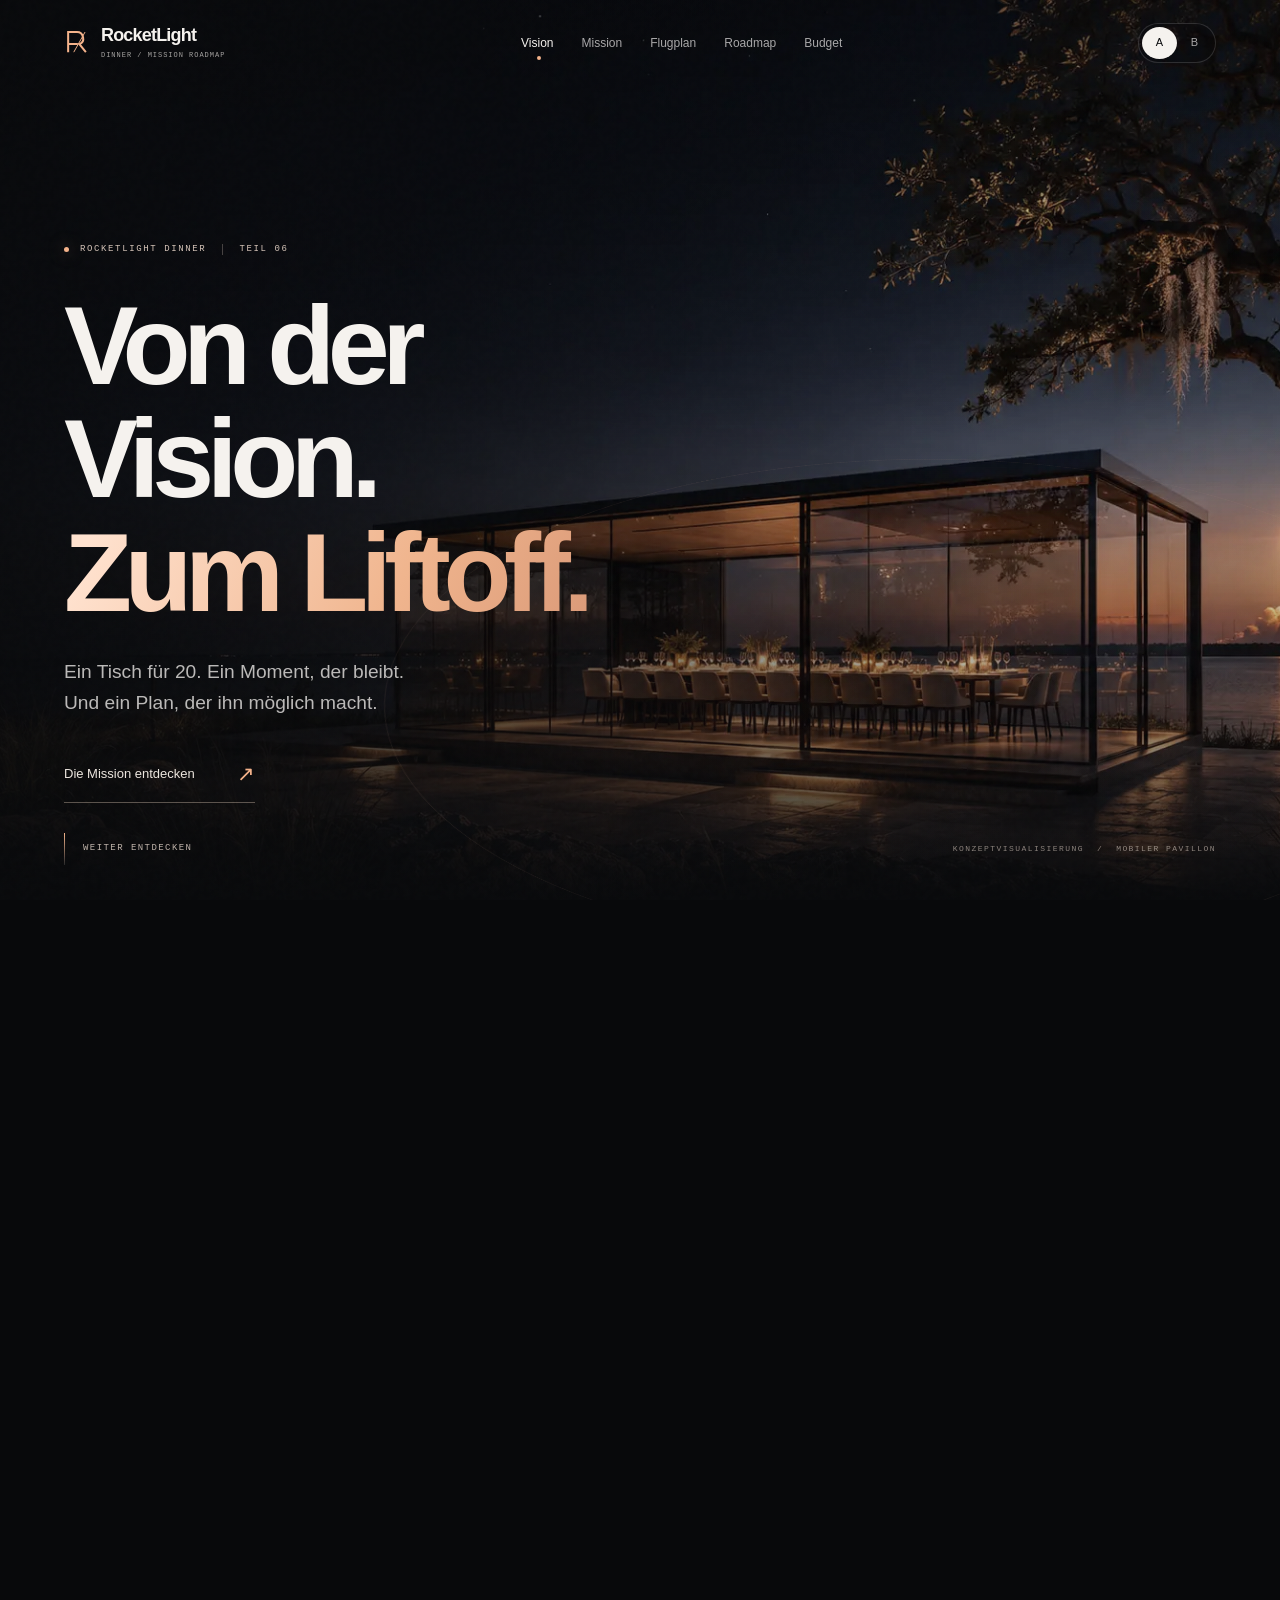
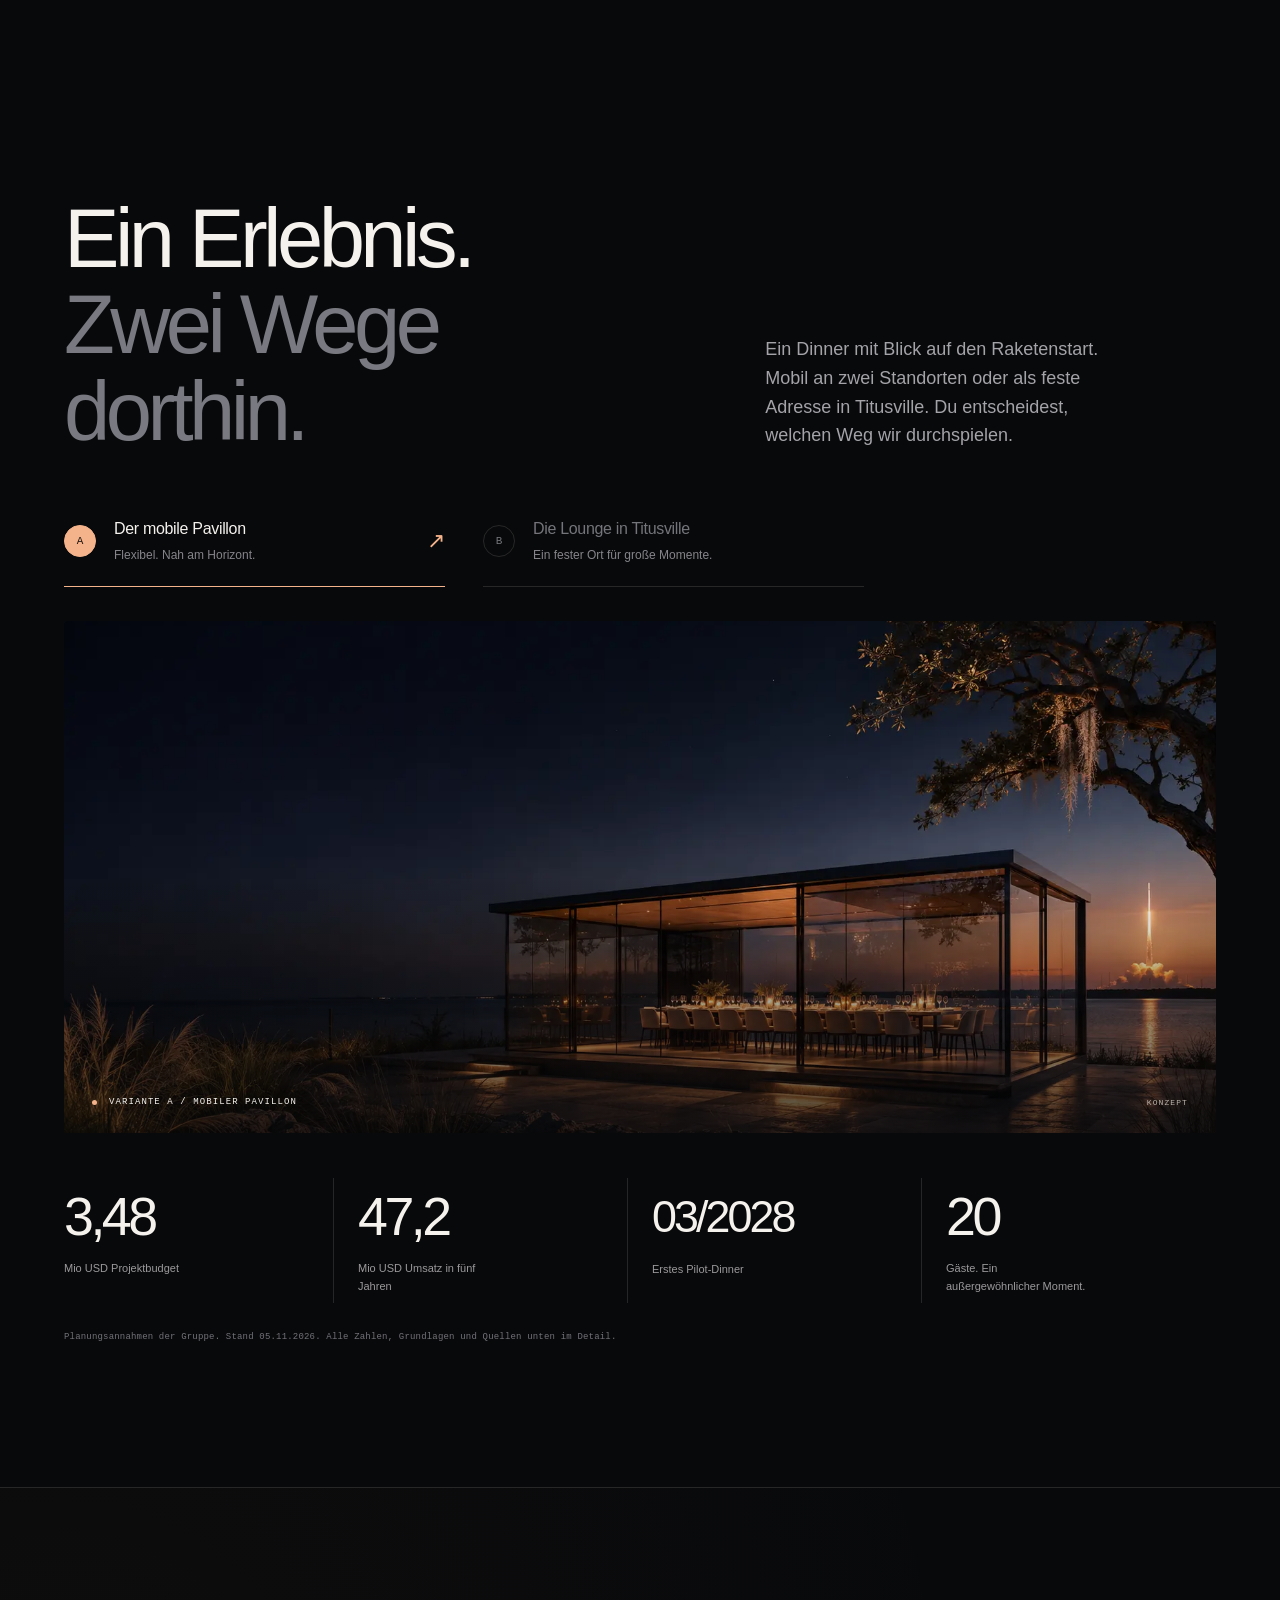
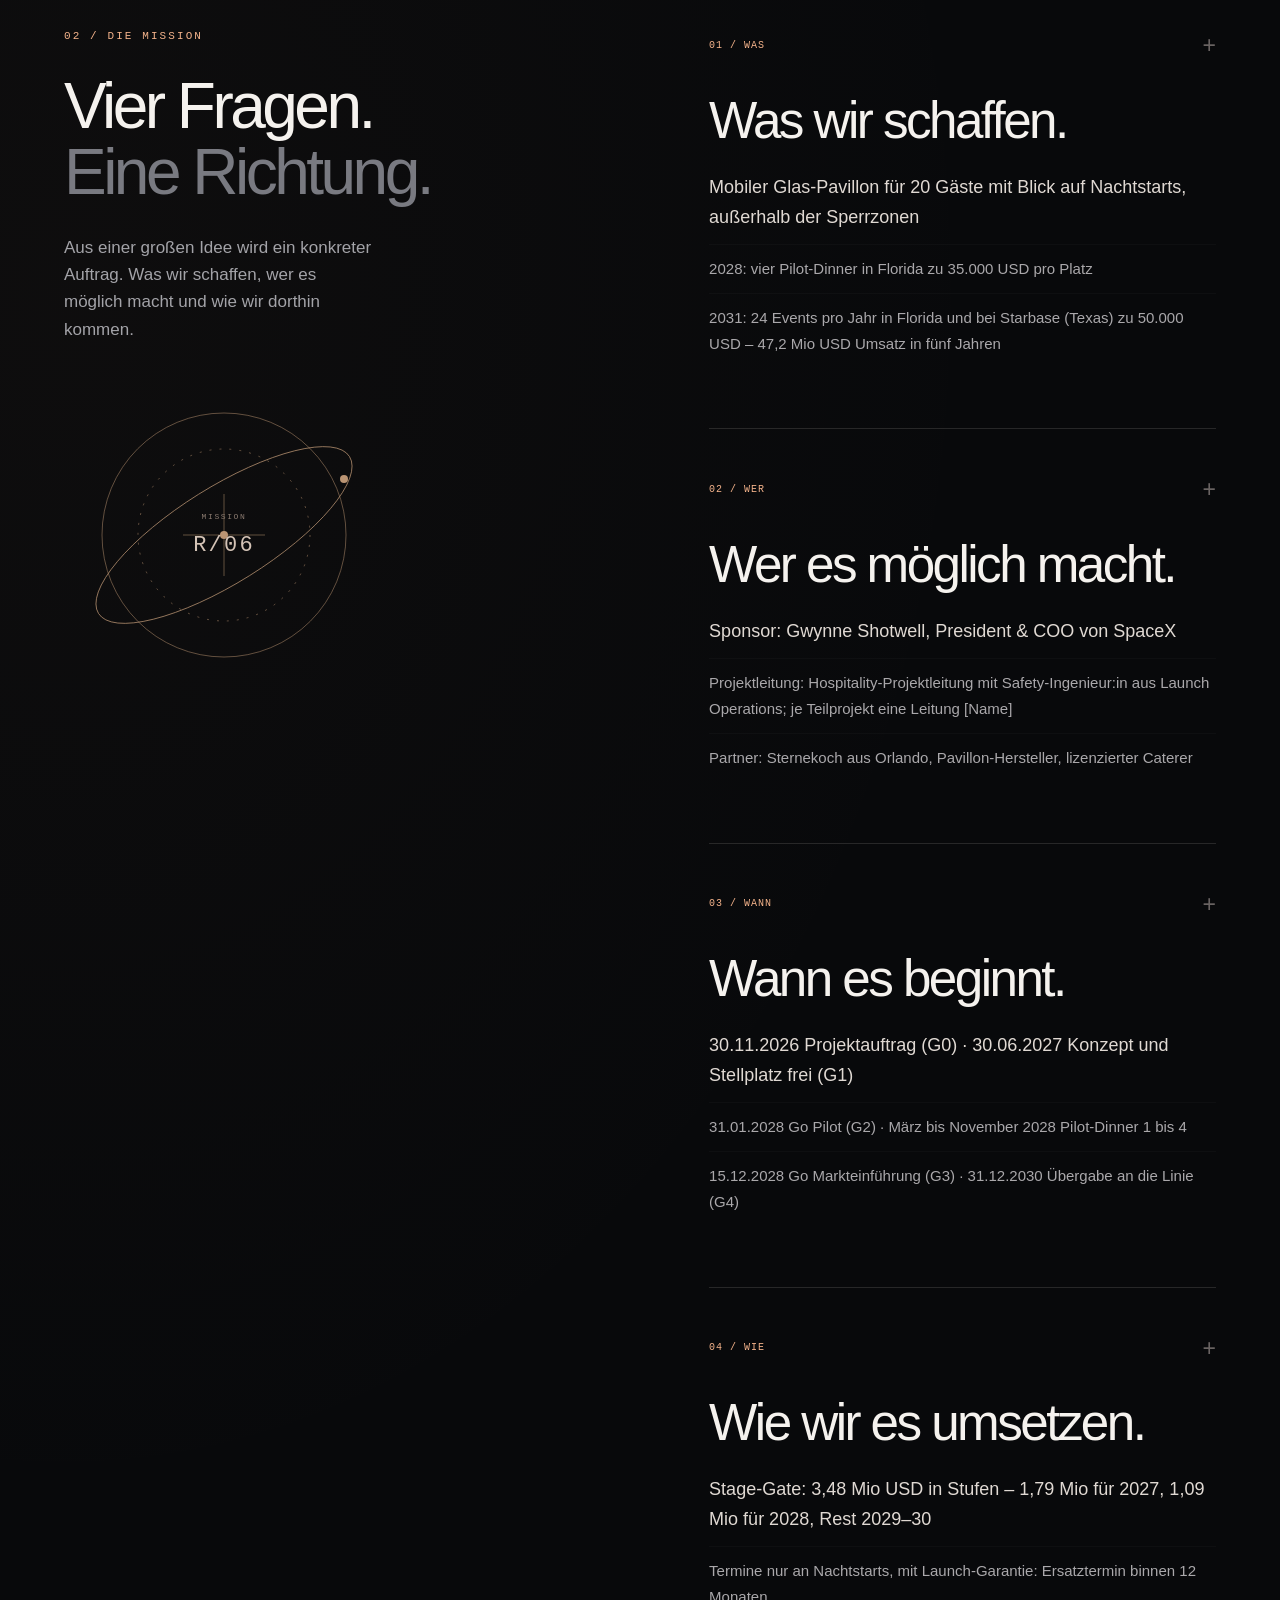
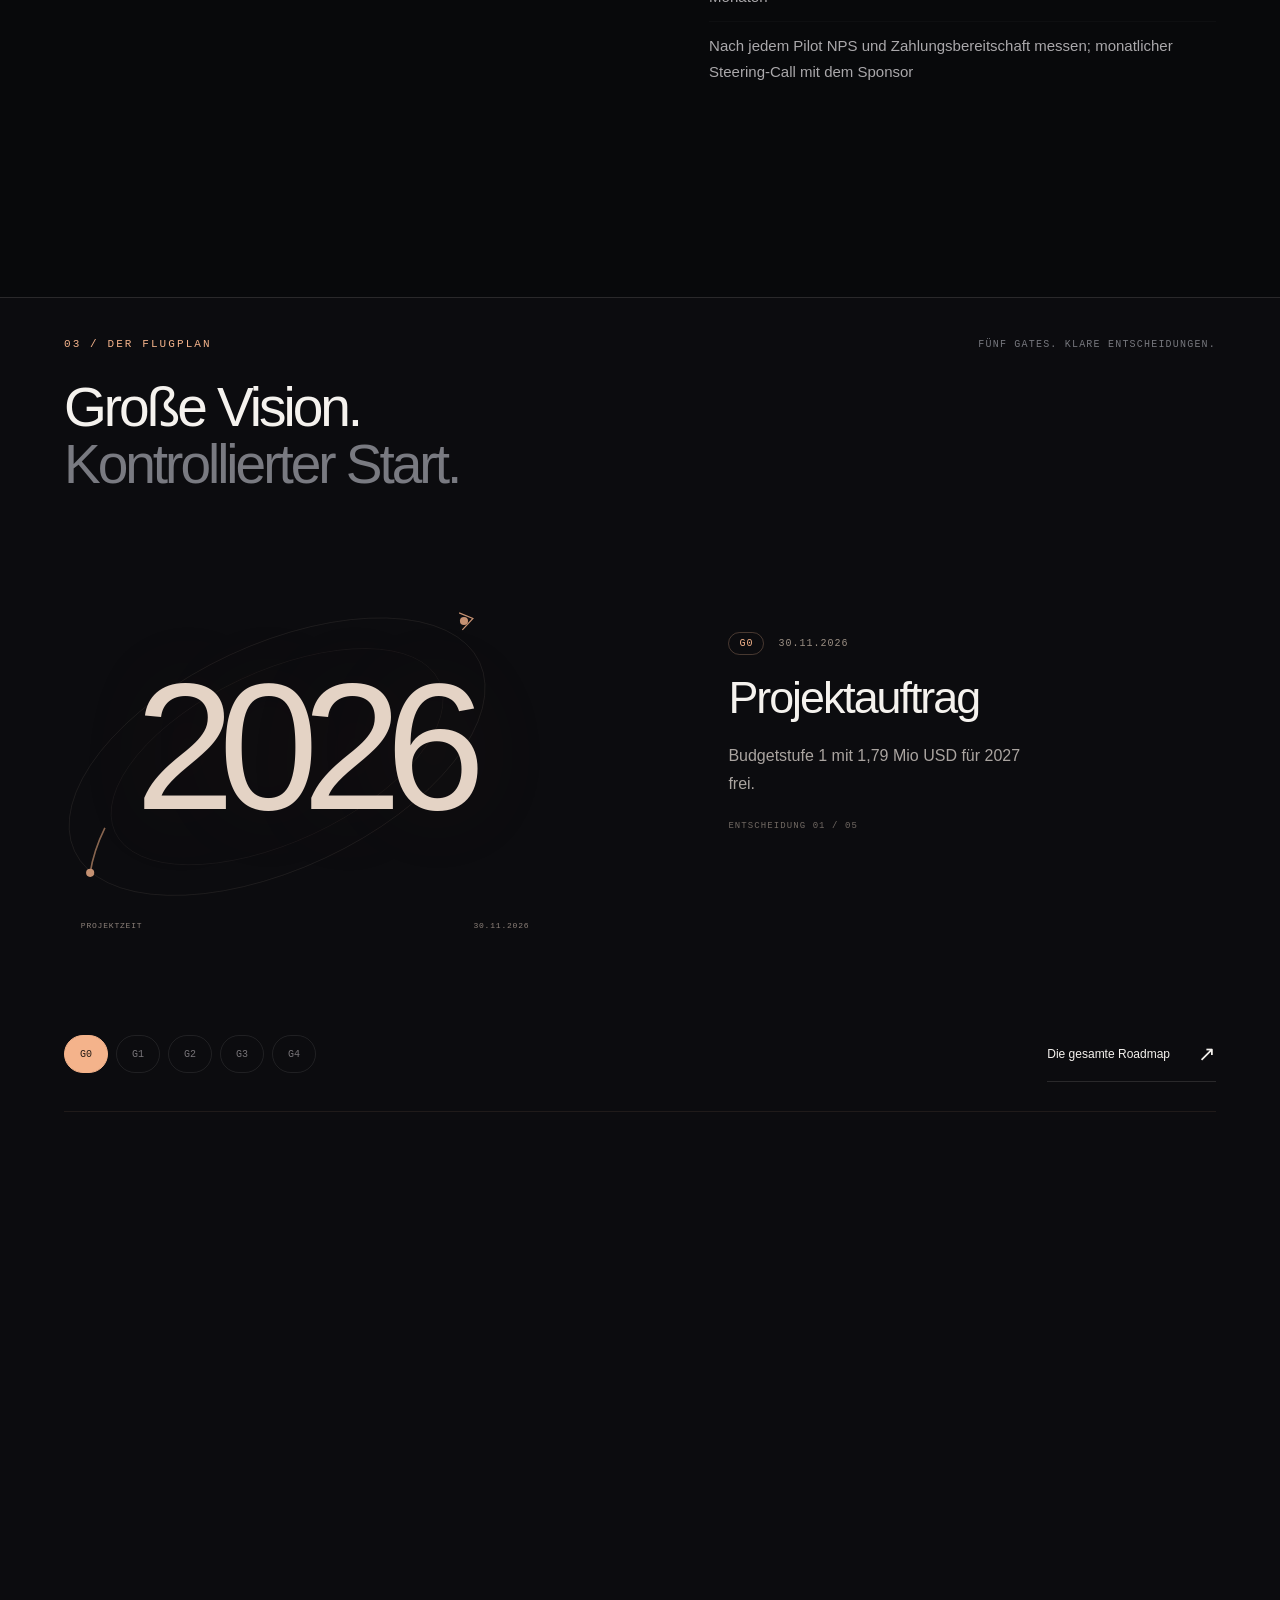
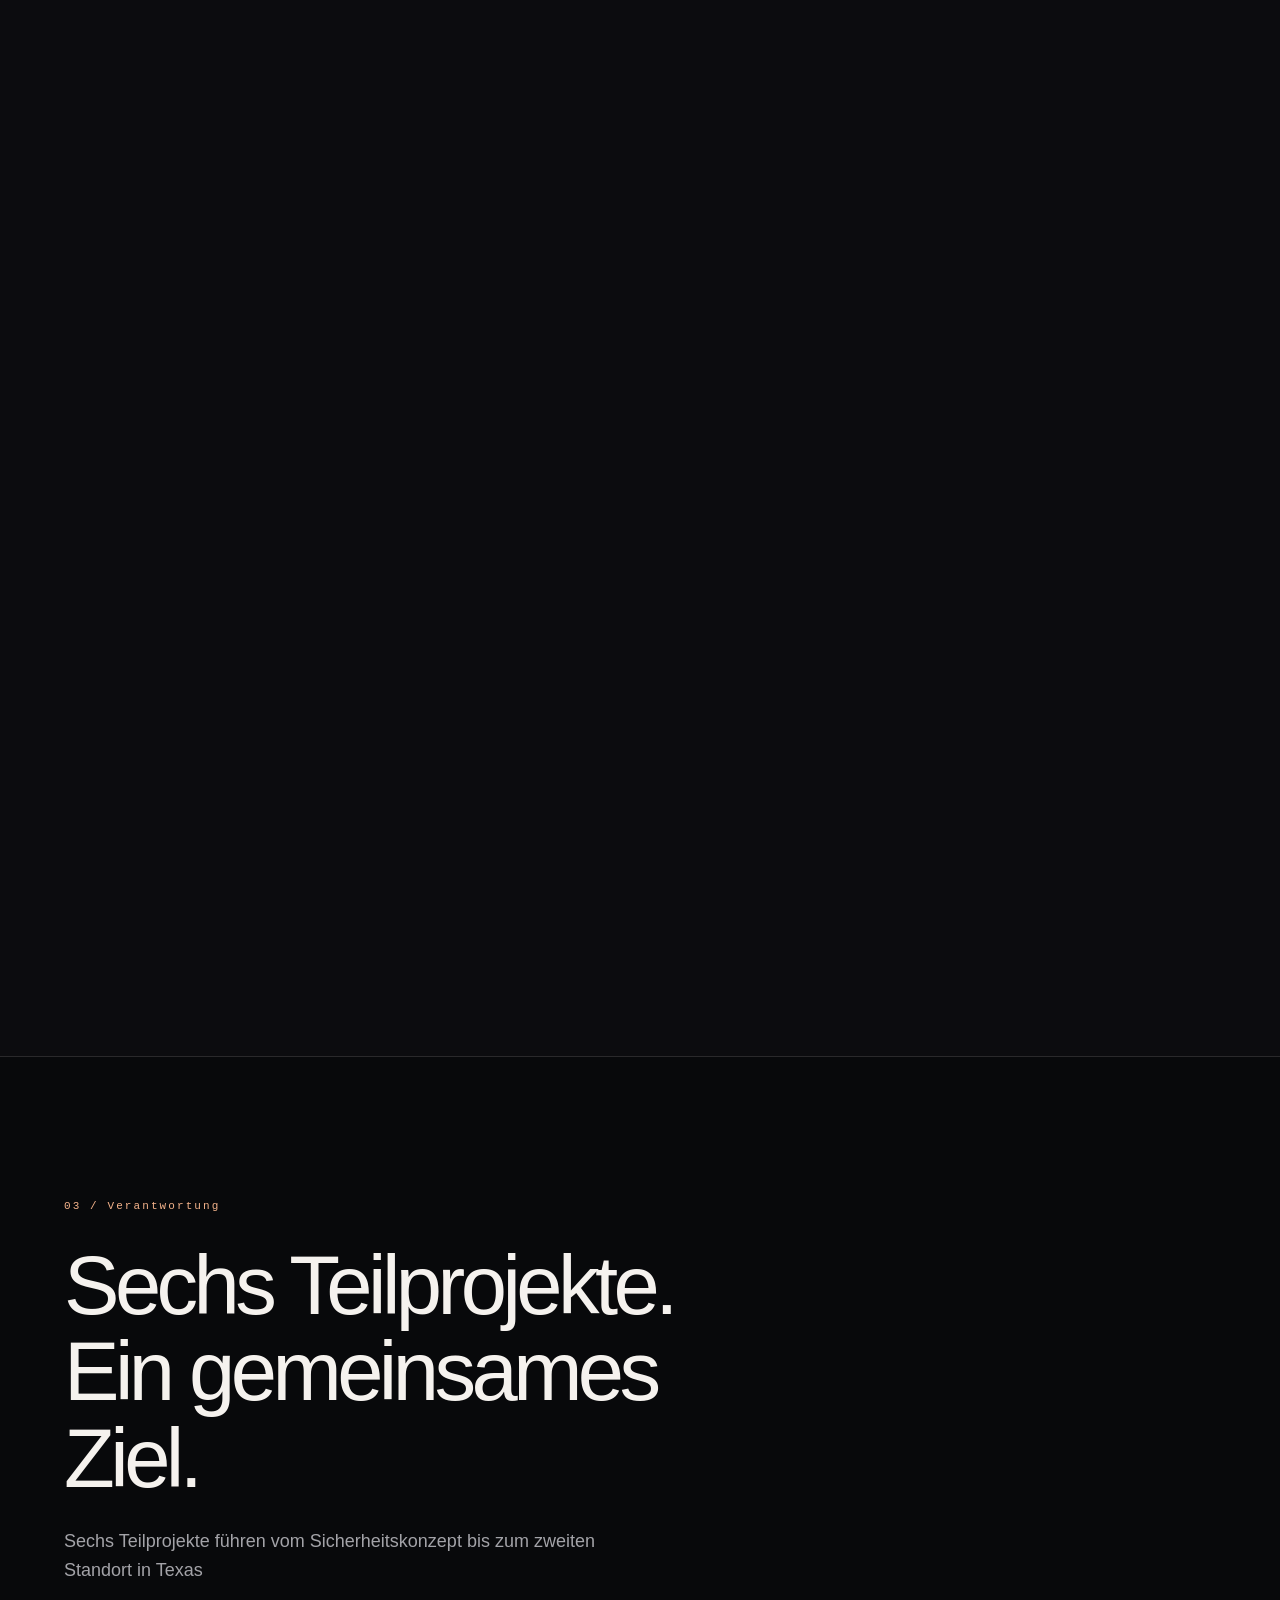
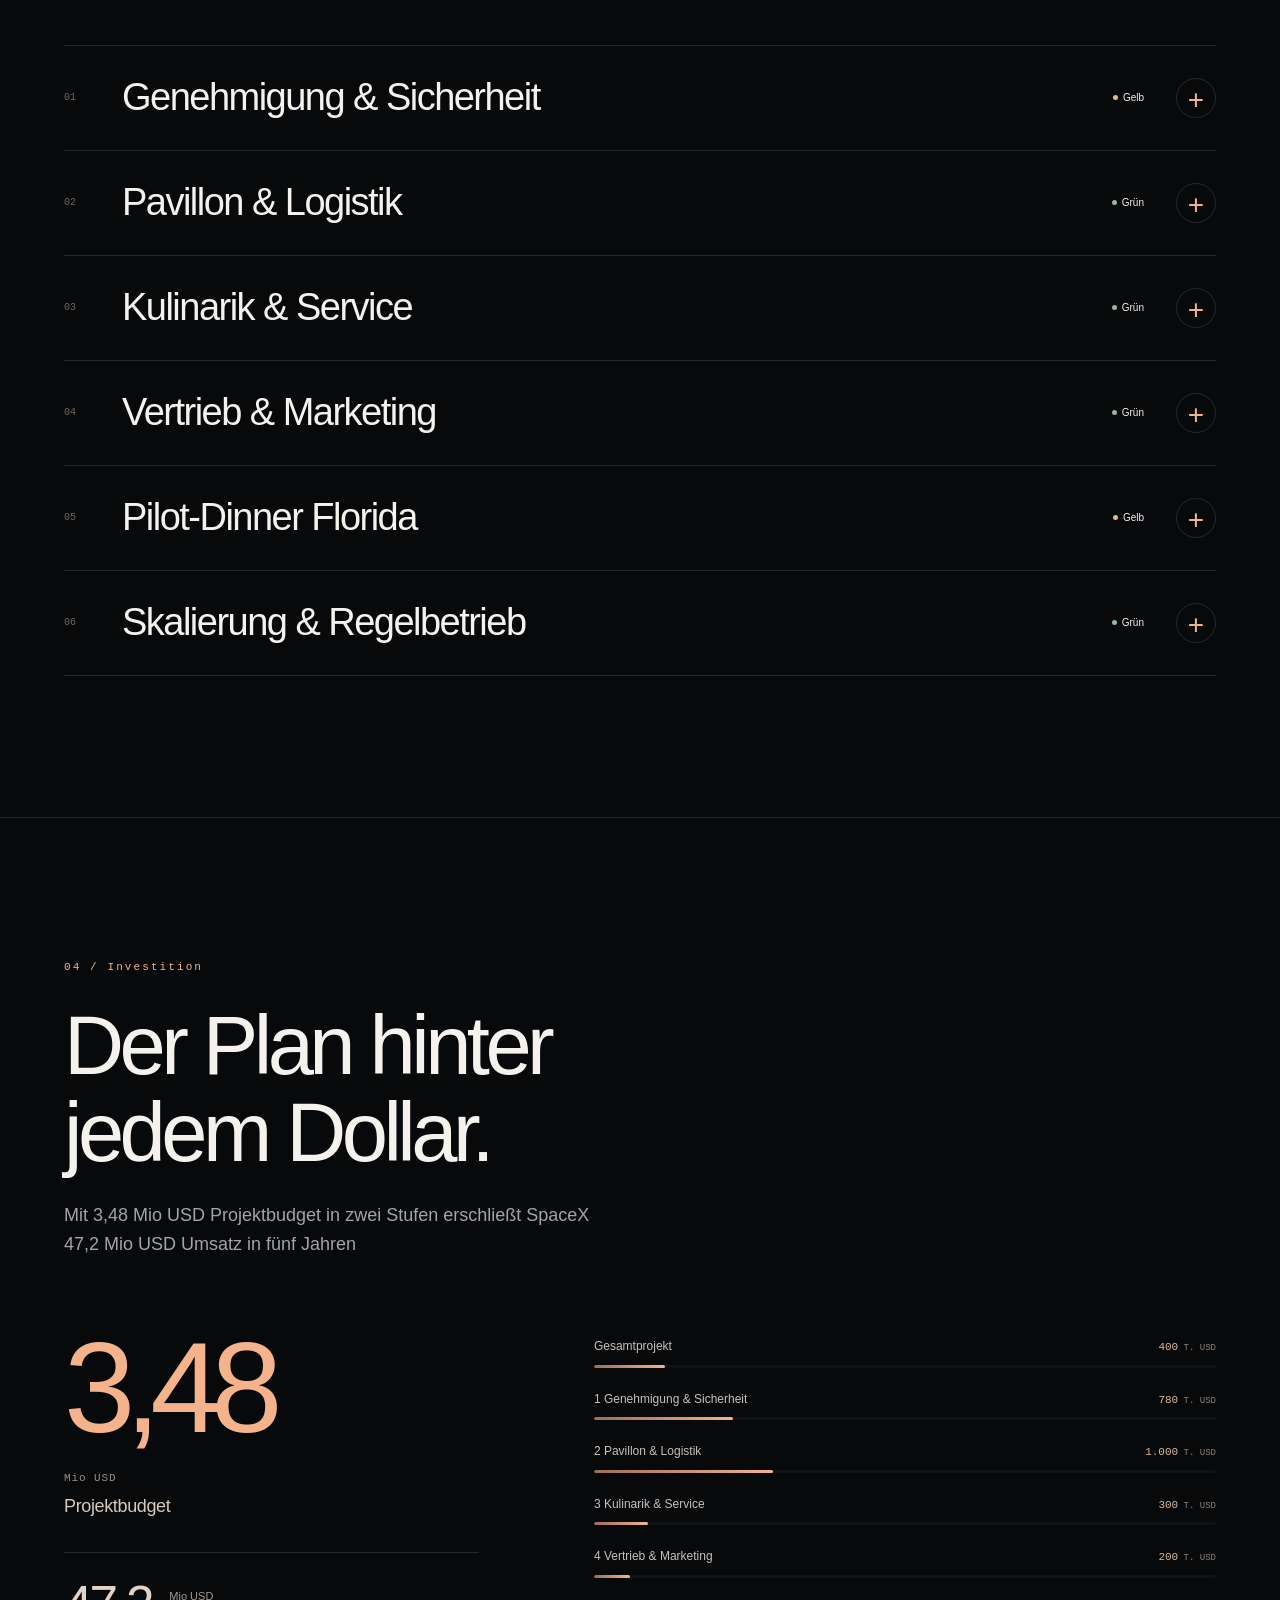
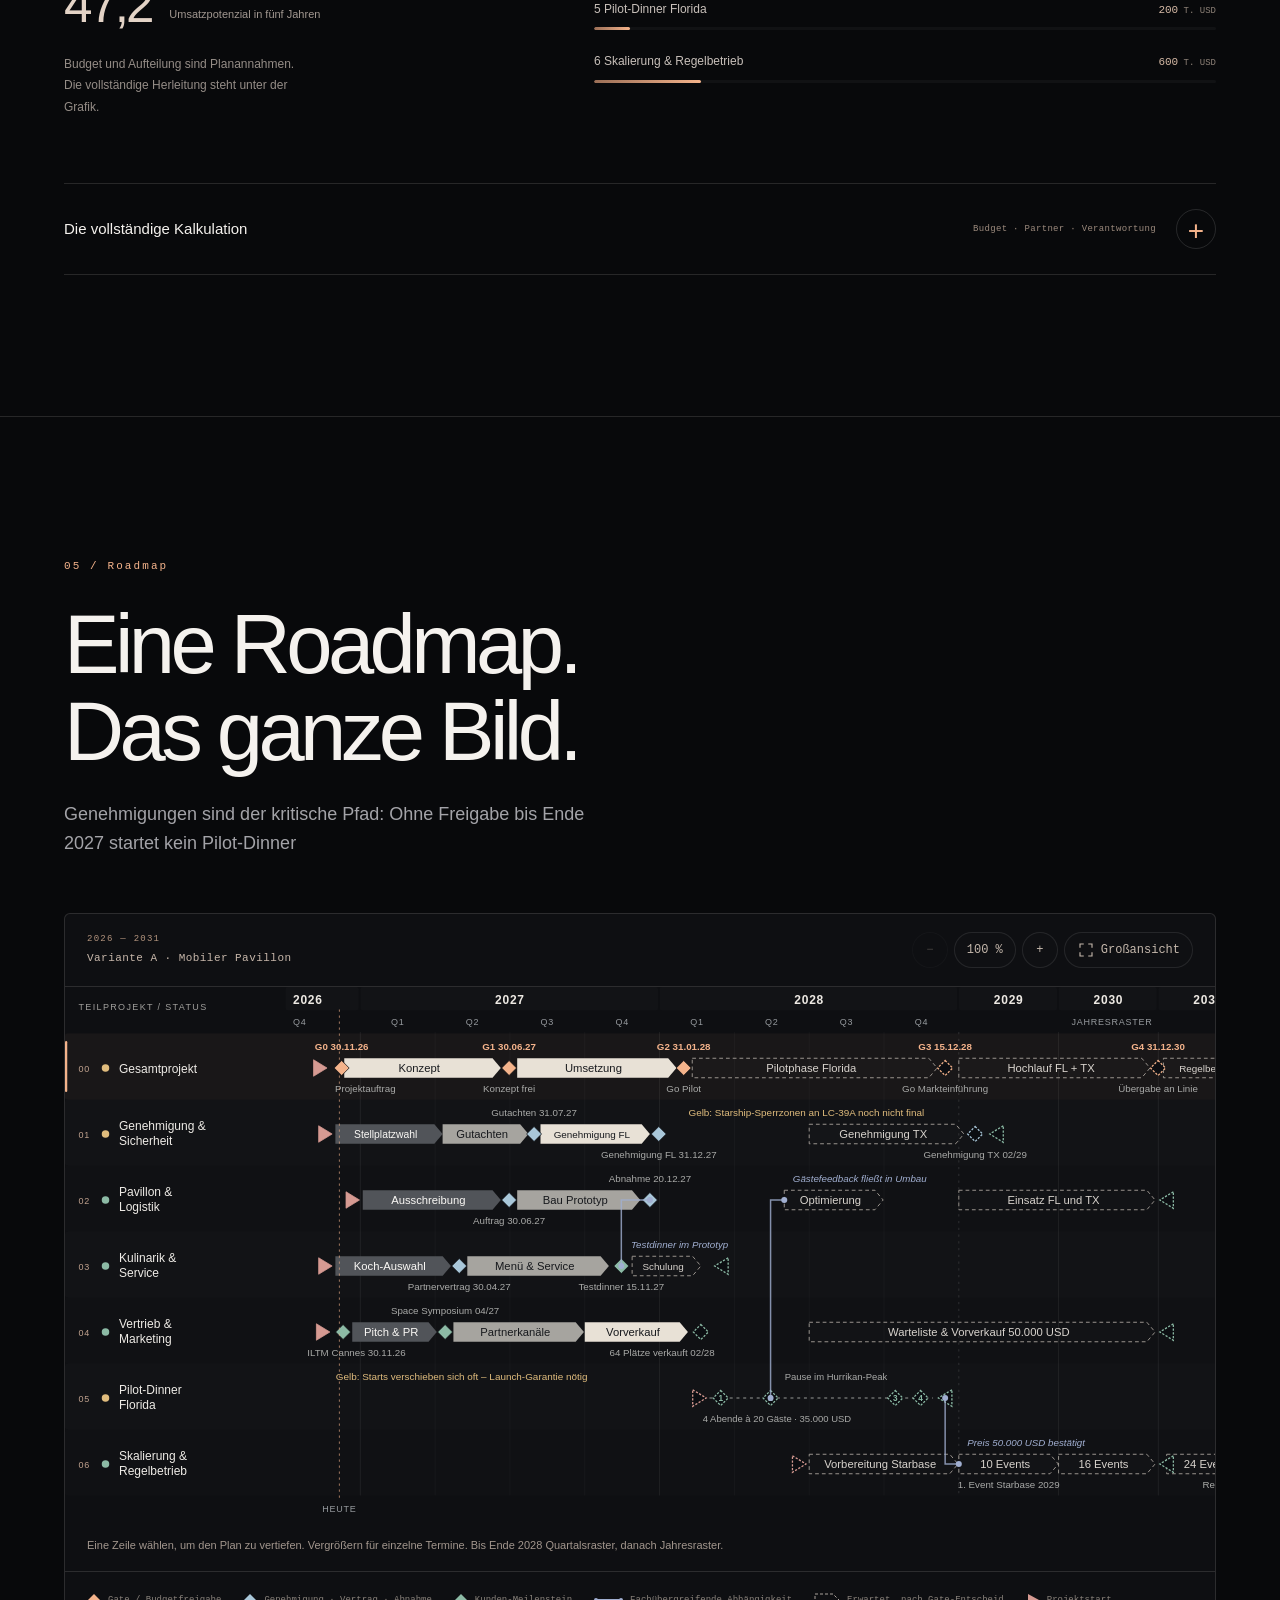
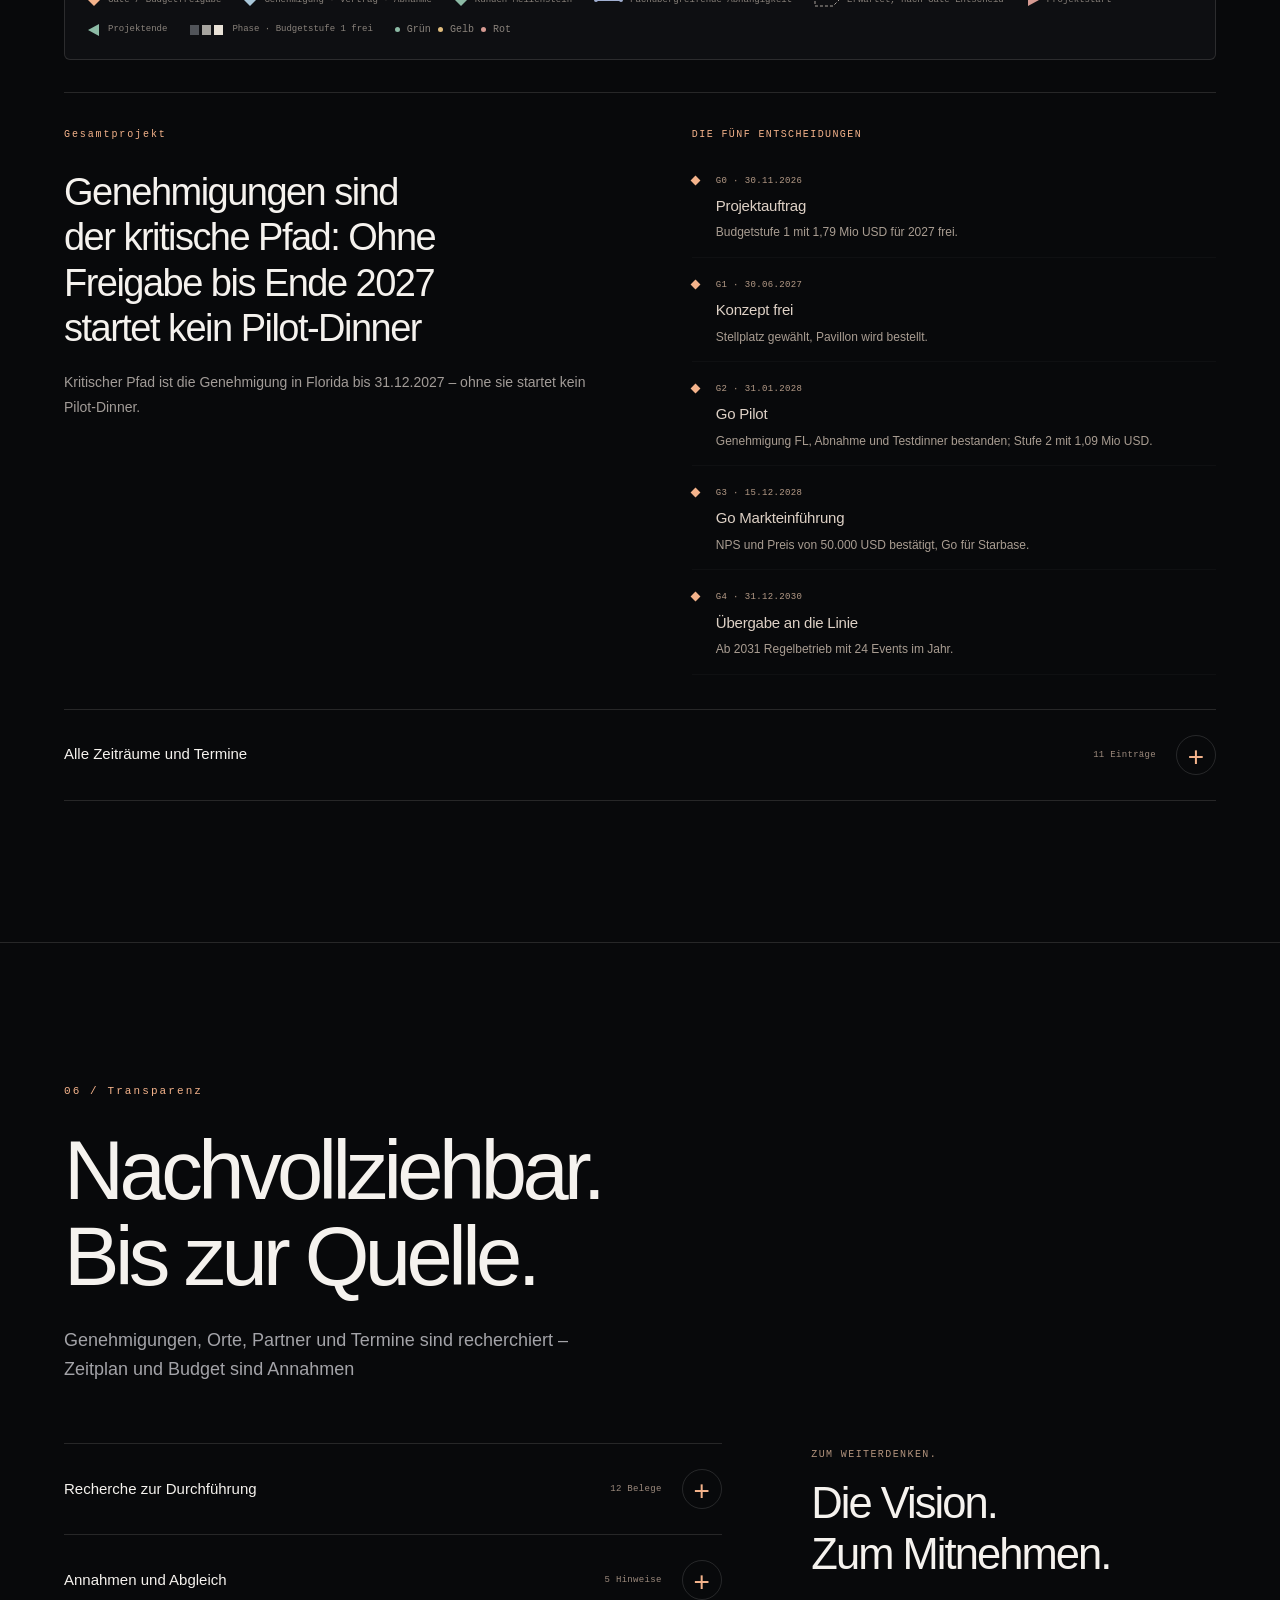
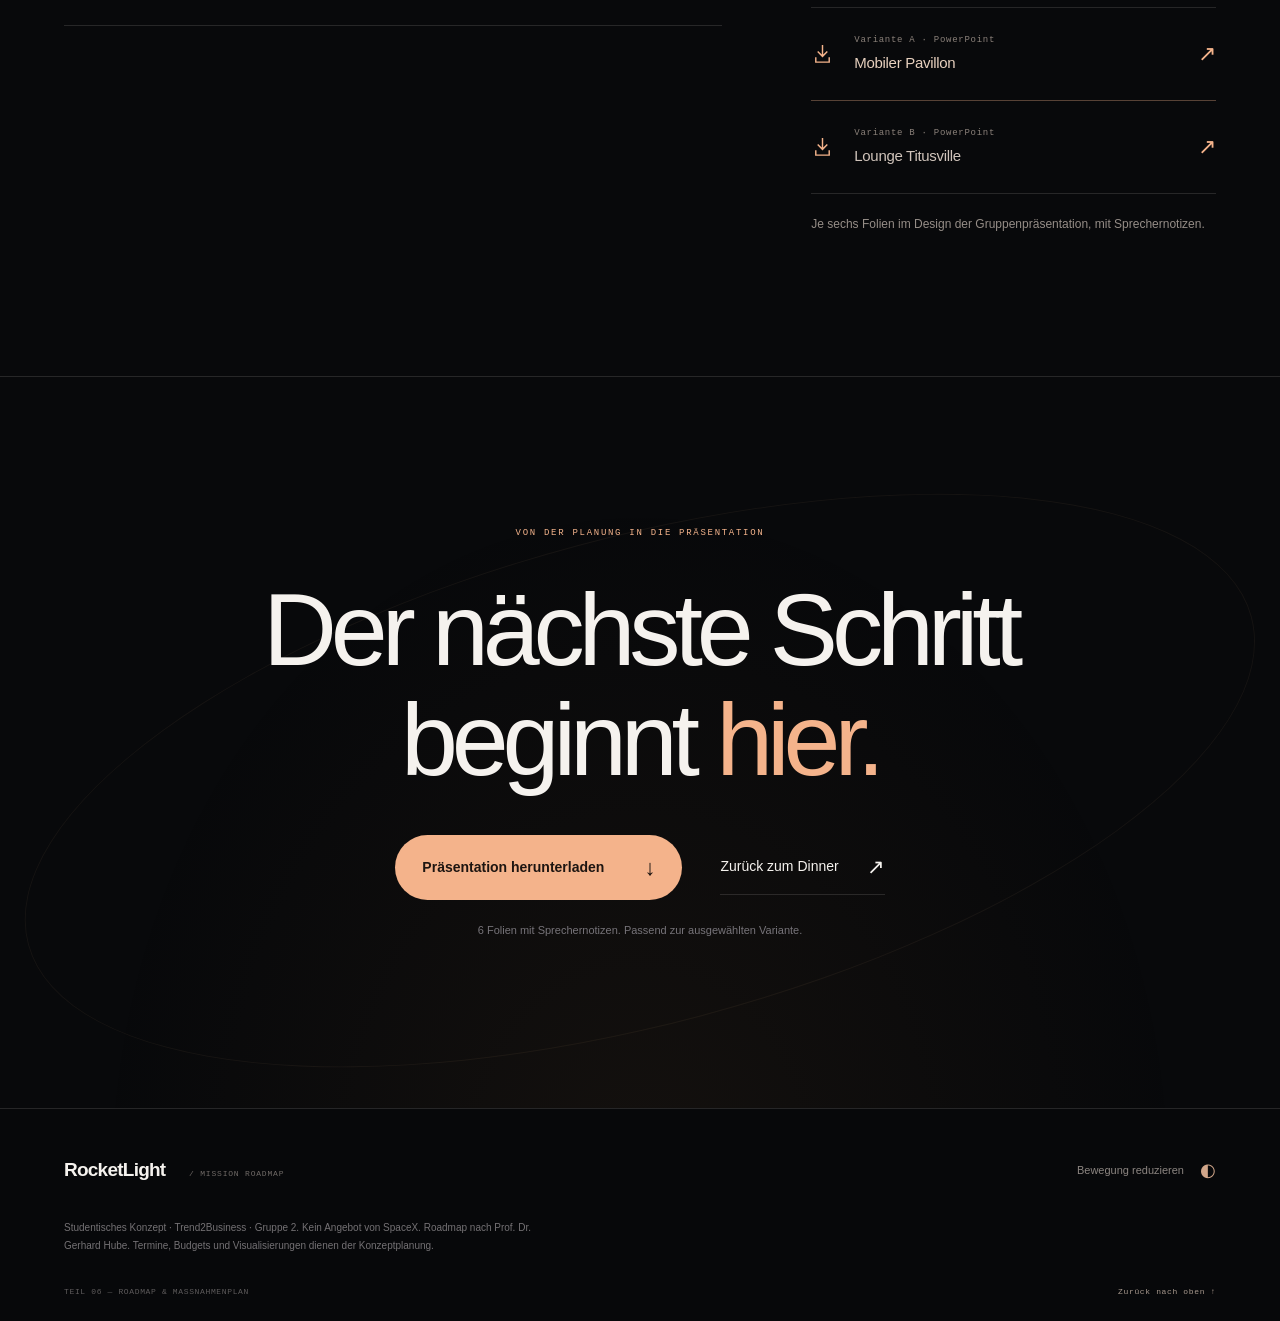
==== teil6/index.html @ 8c7a8fba "Teil 6: filmische Mission Roadmap mit Scroll-Animationen Neue eigenständige Unterseite mit fließende" ====
<!doctype html>
<html lang="de">
<head>
  <meta charset="utf-8">
  <meta name="viewport" content="width=device-width,initial-scale=1">
  <meta name="theme-color" content="#08090b">
  <meta name="description" content="Vom Konzept zum Liftoff: die interaktive Mission Roadmap für RocketLight Dinner. Zwei Varianten, sechs Teilprojekte und ein klarer Weg zur Umsetzung.">
  <title>RocketLight Dinner — Mission Roadmap</title>
  <link rel="preload" href="pavilion.webp" as="image" fetchpriority="high">
  <link rel="stylesheet" href="style.css">
  <script defer src="data.js"></script>
  <script defer src="details.js"></script>
  <script defer src="main.js"></script>
</head>
<body>
  <a class="skip-link" href="#mission">Zum Maßnahmenplan</a>
  <header class="site-header" id="site-header">
    <a class="brand" href="../#dinner" aria-label="Zurück zum RocketLight Dinner">
      <svg class="brand-mark" viewBox="0 0 32 36" fill="none" aria-hidden="true"><path d="M5 30V5h11c8 0 11 12 3 15l8 10M5 20h12" stroke="currentColor" stroke-width="2.5"/><path d="M12 30 26 5" stroke="currentColor" stroke-width="1.2"/></svg>
      <span>RocketLight<span class="brand-sub">DINNER / MISSION ROADMAP</span></span>
    </a>
    <nav class="chapter-nav" aria-label="Kapitel">
      <a href="#vision" data-nav="vision" aria-current="location">Vision</a>
      <a href="#mission" data-nav="mission">Mission</a>
      <a href="#path" data-nav="path">Flugplan</a>
      <a href="#timeline" data-nav="timeline">Roadmap</a>
      <a href="#budget" data-nav="budget">Budget</a>
    </nav>
    <div class="header-actions">
      <div class="mini-variants" role="group" aria-label="Konzeptvariante">
        <button type="button" data-variant="A" aria-pressed="true" aria-label="Variante A: Mobiler Pavillon">A</button>
        <button type="button" data-variant="B" aria-pressed="false" aria-label="Variante B: Lounge Titusville">B</button>
      </div>
      <button class="menu-button" type="button" aria-label="Kapitelnavigation öffnen" aria-expanded="false" aria-controls="mobile-nav"><span></span><span></span></button>
    </div>
    <div class="scroll-meter" aria-hidden="true"><span id="scroll-meter-fill"></span></div>
  </header>
  <nav class="mobile-nav" id="mobile-nav" aria-label="Mobile Kapitelnavigation" hidden>
    <a href="#vision"><span>01</span>Die Vision</a><a href="#mission"><span>02</span>Die Mission</a><a href="#path"><span>03</span>Der Flugplan</a><a href="#projects"><span>04</span>Teilprojekte</a><a href="#budget"><span>05</span>Das Budget</a><a href="#timeline"><span>06</span>Die Roadmap</a><a href="#sources"><span>07</span>Quellen & Folien</a>
  </nav>
  <main id="main">
    <section class="hero" id="vision" aria-labelledby="hero-title">
      <div class="hero-stage">
        <div class="hero-art" aria-hidden="true">
          <img class="hero-image is-active" data-scene="A" src="pavilion.webp" alt="" width="1920" height="1080" fetchpriority="high">
          <img class="hero-image" data-scene="B" src="lounge.webp" alt="" width="1920" height="1080" loading="lazy">
          <div class="hero-shade"></div><div class="hero-grain"></div>
          <div class="hero-orbit"></div>
        </div>
        <div class="hero-copy">
          <div class="eyebrow hero-kicker"><span class="live-dot"></span> ROCKETLIGHT DINNER <span class="eyebrow-divider"></span> TEIL 06</div>
          <h1 id="hero-title"><span>Von der Vision.</span><em>Zum Liftoff.</em></h1>
          <p>Ein Tisch für 20. Ein Moment, der bleibt.<br>Und ein Plan, der ihn möglich macht.</p>
          <a class="hero-cta" href="#concept">Die Mission entdecken <span aria-hidden="true">↗</span></a>
        </div>
        <div class="hero-bridge" aria-hidden="true"><span class="eyebrow">DER NÄCHSTE GROSSE SCHRITT</span><p>Außergewöhnliche Ideen.<br><em>Konsequent zu Ende gedacht.</em></p></div>
        <div class="hero-bottom"><a href="#concept" class="scroll-cue"><span class="scroll-cue-line" aria-hidden="true"></span> WEITER ENTDECKEN</a><span class="scene-caption">KONZEPTVISUALISIERUNG <span>/</span> <span data-scene-caption>MOBILER PAVILLON</span></span></div>
      </div>
    </section>

    <section class="concept-section section-pad" id="concept" aria-labelledby="concept-title">
      <div class="page-wrap">
        <div class="section-topline" data-reveal><span class="eyebrow">01 / DIE VISION</span><span class="quiet-label">ZWEI VARIANTEN. EIN ANSPRUCH.</span></div>
        <div class="concept-heading"><h2 class="display-heading" id="concept-title" data-reveal>Ein Erlebnis.<br><span>Zwei Wege dorthin.</span></h2><p class="section-lead" data-reveal>Ein Dinner mit Blick auf den Raketenstart. Mobil an zwei Standorten oder als feste Adresse in Titusville. Du entscheidest, welchen Weg wir durchspielen.</p></div>
        <div class="concept-options" role="group" aria-label="Planungsvariante wählen" data-reveal>
          <button type="button" class="concept-option" data-variant="A" aria-pressed="true"><span class="option-code">A</span><span><strong>Der mobile Pavillon</strong><small>Flexibel. Nah am Horizont.</small></span><span class="option-check" aria-hidden="true">↗</span></button>
          <button type="button" class="concept-option" data-variant="B" aria-pressed="false"><span class="option-code">B</span><span><strong>Die Lounge in Titusville</strong><small>Ein fester Ort für große Momente.</small></span><span class="option-check" aria-hidden="true">↗</span></button>
        </div>
        <div class="concept-image-frame" data-reveal>
          <img class="concept-image is-active" data-concept-scene="A" src="pavilion.webp" alt="Konzeptvisualisierung des mobilen Glas-Pavillons am Wasser mit einem fernen Raketenstart." width="1920" height="1080" loading="lazy" decoding="async">
          <img class="concept-image" data-concept-scene="B" src="lounge.webp" alt="Konzeptvisualisierung der zweigeschossigen Lounge am Indian River mit einem fernen Raketenstart." width="1920" height="1080" loading="lazy" decoding="async" aria-hidden="true">
          <div class="concept-image-label"><span class="small-dot"></span><span data-concept-label>VARIANTE A / MOBILER PAVILLON</span><span>KONZEPT</span></div>
        </div>
        <div class="metric-strip" id="metric-strip" aria-live="polite"></div>
        <p class="data-note">Planungsannahmen der Gruppe. Stand 05.11.2026. Alle Zahlen, Grundlagen und Quellen unten im Detail.</p>
      </div>
    </section>

    <section class="mission-section section-pad" id="mission" aria-labelledby="mission-title">
      <div class="page-wrap mission-layout">
        <div class="mission-intro">
          <span class="eyebrow" data-reveal>02 / DIE MISSION</span>
          <h2 class="display-heading" id="mission-title" data-reveal>Vier Fragen.<br><span>Eine Richtung.</span></h2>
          <p class="section-lead" data-reveal>Aus einer großen Idee wird ein konkreter Auftrag. Was wir schaffen, wer es möglich macht und wie wir dorthin kommen.</p>
          <div class="mission-orbit" aria-hidden="true"><svg viewBox="0 0 320 320" fill="none"><circle cx="160" cy="160" r="122" stroke="currentColor" stroke-width=".5"/><circle cx="160" cy="160" r="86" stroke="currentColor" stroke-width=".5" stroke-dasharray="2 8"/><ellipse cx="160" cy="160" rx="148" ry="48" stroke="currentColor" stroke-width=".7" transform="rotate(-32 160 160)"/><path d="M160 119v82m-41-41h82" stroke="currentColor" stroke-width=".5"/><circle cx="280" cy="104" r="4" fill="currentColor"/><circle cx="160" cy="160" r="4" fill="currentColor"/></svg><span>MISSION<br><strong>R/06</strong></span></div>
        </div>
        <div class="mission-questions" id="mission-questions"></div>
      </div>
    </section>

    <section class="flight-section" id="path" aria-labelledby="flight-title">
      <div class="flight-stage">
        <div class="page-wrap">
          <div class="section-topline"><span class="eyebrow">03 / DER FLUGPLAN</span><span class="quiet-label">FÜNF GATES. KLARE ENTSCHEIDUNGEN.</span></div>
          <h2 class="display-heading flight-title" id="flight-title">Große Vision.<br><span>Kontrollierter Start.</span></h2>
          <div class="flight-layout"><div class="flight-visual" aria-hidden="true"><svg class="flight-orbit" viewBox="0 0 620 460" fill="none"><defs><linearGradient id="flight-gradient" x1="80" y1="400" x2="500" y2="60"><stop stop-color="#44382f"/><stop offset=".6" stop-color="#efad83"/><stop offset="1" stop-color="#ffe5d2"/></linearGradient></defs><ellipse cx="310" cy="242" rx="275" ry="138" stroke="#b8a99e" stroke-opacity=".15" transform="rotate(-25 310 242)"/><ellipse cx="310" cy="242" rx="220" ry="105" stroke="#b8a99e" stroke-opacity=".1" transform="rotate(-25 310 242)"/><path class="flight-arc" d="M80 385C100 255 290 105 540 75" stroke="url(#flight-gradient)" stroke-width="2" pathLength="1"/><circle cx="80" cy="385" r="5" fill="#f4b38b"/><circle cx="540" cy="75" r="5" fill="#f4b38b"/><path d="m534 65 17 7-13 14" stroke="#f4b38b" stroke-width="1.5"/></svg><div class="flight-year" id="flight-year">2026</div><div class="flight-coordinate"><span>PROJEKTZEIT</span><span id="flight-date">30.11.2026</span></div></div><div class="gate-deck" id="gate-deck"></div></div>
          <div class="flight-footer"><div class="gate-jumps" id="gate-jumps" role="group" aria-label="Stage-Gate auswählen"></div><a href="#timeline" class="text-link">Die gesamte Roadmap <span aria-hidden="true">↗</span></a></div>
          <div class="flight-progress" aria-hidden="true"><span></span></div>
        </div>
      </div>
    </section>

    <div id="detail-sections"></div>

    <section class="closing-section section-pad" aria-labelledby="closing-title"><div class="page-wrap"><div class="eyebrow" data-reveal>VON DER PLANUNG IN DIE PRÄSENTATION</div><h2 id="closing-title" data-reveal>Der nächste Schritt<br>beginnt <em>hier.</em></h2><div class="closing-actions" data-reveal><a class="primary-button" id="presentation-link" href="../praesentation/Part6_Roadmap_RocketLightDinner_A_Mobiler-Pavillon.pptx" download>Präsentation herunterladen <span aria-hidden="true">↓</span></a><a class="text-link" href="../#dinner">Zurück zum Dinner <span aria-hidden="true">↗</span></a></div><p class="closing-note">6 Folien mit Sprechernotizen. Passend zur ausgewählten Variante.</p><div class="closing-orbit" aria-hidden="true"></div></div></section>
  </main>
  <footer class="site-footer"><div class="page-wrap"><div class="footer-line"><a class="footer-brand" href="#vision">RocketLight<span> / MISSION ROADMAP</span></a><button type="button" class="motion-toggle" id="motion-toggle" aria-pressed="false">Bewegung reduzieren <span aria-hidden="true">◐</span></button></div><p>Studentisches Konzept · Trend2Business · Gruppe 2. Kein Angebot von SpaceX. Roadmap nach Prof. Dr. Gerhard Hube. Termine, Budgets und Visualisierungen dienen der Konzeptplanung.</p><div class="footer-bottom"><span>TEIL 06 — ROADMAP & MASSNAHMENPLAN</span><a href="#vision">Zurück nach oben ↑</a></div></div></footer>
  <div class="sr-only" id="variant-announcement" role="status" aria-live="polite"></div>
  <noscript><div class="noscript-note">Die interaktive Roadmap benötigt JavaScript. Die vollständigen Inhalte findest du auch in den <a href="../praesentation/Part6_Roadmap_RocketLightDinner_A_Mobiler-Pavillon.pptx">Folien für Variante A</a> und <a href="../praesentation/Part6_Roadmap_RocketLightDinner_B_Lounge-Titusville.pptx">Variante B</a>.</div></noscript>
</body>
</html>
---- teil6/style.css ----
@charset "UTF-8";
:root{color-scheme:dark;--ink:#08090b;--panel:#111215;--line:rgba(241,237,232,.13);--text:#f5f2ee;--muted:#a3a3a8;--accent:#f4b38b;--ease:cubic-bezier(.16,1,.3,1);--page:1280px;--gutter:clamp(24px,5vw,88px);--header:86px}
*,*::before,*::after{box-sizing:border-box}html{scroll-behavior:smooth;scroll-padding-top:112px}body{margin:0;background:var(--ink);color:var(--text);font-family:-apple-system,BlinkMacSystemFont,"Segoe UI",Helvetica,Arial,sans-serif;line-height:1.5;-webkit-font-smoothing:antialiased}button,a{-webkit-tap-highlight-color:transparent}button,input,select{font:inherit}button,a{touch-action:manipulation}a{color:inherit;text-decoration:none}button{color:inherit;cursor:pointer}button:disabled{cursor:default}button:focus-visible,a:focus-visible,summary:focus-visible,[tabindex]:focus-visible{outline:2px solid var(--accent);outline-offset:5px}button{border:0}::selection{color:#16100c;background:var(--accent)}img{max-width:100%;display:block}svg{display:block}h1,h2,h3,p{margin:0}h1,h2,h3{text-wrap:balance}button,a,summary{outline-offset:5px}.sr-only{position:absolute;width:1px;height:1px;padding:0;margin:-1px;overflow:hidden;clip:rect(0,0,0,0);white-space:nowrap;border:0}.skip-link{position:fixed;z-index:100;top:12px;left:16px;padding:12px 20px;background:var(--accent);color:var(--ink);transform:translateY(-180%)}.skip-link:focus{transform:none}.page-wrap,.rd-wrap{width:min(100% - var(--gutter)*2,var(--page));margin-inline:auto}.section-pad,.rd-section{padding-block:clamp(88px,11vw,170px)}.eyebrow,.rd-eyebrow,.quiet-label,.data-note,.small-label{font-family:ui-monospace,SFMono-Regular,Consolas,"Liberation Mono",monospace;font-weight:400}.eyebrow,.rd-eyebrow{display:block;font-size:11px;letter-spacing:.19em;line-height:1.5;color:var(--accent)}.quiet-label{font-size:10px;letter-spacing:.12em;color:#76777d}.section-topline{display:flex;justify-content:space-between;gap:24px;align-items:center;margin-bottom:42px}.display-heading,.rd-heading{font-size:clamp(42px,6.5vw,88px);font-weight:540;line-height:1.04;letter-spacing:-.055em}.display-heading span,.rd-heading span{color:#797a81}.section-lead,.rd-lead{font-size:clamp(17px,1.65vw,22px);line-height:1.6;color:var(--muted);max-width:42ch}.text-link{display:inline-flex;align-items:center;gap:28px;font-size:14px;font-weight:500;border-bottom:1px solid var(--line);padding-block:12px;transition:color .25s,border-color .25s}.text-link:hover{color:var(--accent);border-color:var(--accent)}.text-link span{font-size:21px}.primary-button{display:inline-flex;align-items:center;justify-content:space-between;gap:40px;min-height:58px;padding:16px 27px;background:var(--accent);color:#1d1511;border-radius:100px;font-weight:600;font-size:14px;transition:transform .3s var(--ease),background .3s}.primary-button:hover{background:#ffd3b5;transform:translateY(-3px)}.primary-button span{font-size:22px}.live-dot,.small-dot{display:inline-block;width:5px;height:5px;border-radius:50%;background:var(--accent);box-shadow:0 0 16px #f4b38b80;flex:none}.live-dot{animation:signal 3s ease-in-out infinite}@keyframes signal{50%{box-shadow:0 0 0 5px #f4b38b0d,0 0 18px #f4b38b66;opacity:.5}}
/* A quiet, persistent chapter rail. */
.site-header{position:fixed;inset:0 0 auto;z-index:50;min-height:var(--header);display:flex;align-items:center;justify-content:space-between;gap:20px;padding:20px var(--gutter);border-bottom:1px solid transparent;transition:background .4s,border-color .4s,backdrop-filter .4s}.site-header.is-scrolled{background:rgba(8,9,11,.82);border-color:var(--line);backdrop-filter:blur(24px);-webkit-backdrop-filter:blur(24px)}.brand{display:flex;align-items:center;gap:11px;font-size:18px;font-weight:600;letter-spacing:-.045em;line-height:1.1}.brand-mark{height:29px;width:26px;color:var(--accent)}.brand-sub{display:block;font-family:ui-monospace,monospace;letter-spacing:.14em;font-size:7px;font-weight:400;color:#a6a4a2;margin-top:6px}.chapter-nav{display:flex;gap:28px;font-size:12px;color:#a8a7a8}.chapter-nav a{position:relative;transition:color .25s;padding-block:10px}.chapter-nav a:hover,.chapter-nav a[aria-current]{color:var(--text)}.chapter-nav a::after{content:"";position:absolute;bottom:2px;left:50%;width:4px;height:4px;border-radius:50%;background:var(--accent);opacity:0;transform:translateY(5px);transition:opacity .3s,transform .3s}.chapter-nav a[aria-current]::after{opacity:1;transform:none}.header-actions{display:flex;align-items:center;gap:12px}.mini-variants{display:flex;padding:3px;border:1px solid #ffffff24;border-radius:100px;background:#08090b48}.mini-variants button{width:35px;height:32px;border-radius:50%;font-size:11px;background:transparent;color:#a8a7a8;transition:background .3s,color .3s}.mini-variants button[aria-pressed=true]{background:var(--text);color:var(--ink)}.mini-variants button:hover{color:var(--accent)}.mini-variants button[aria-pressed=true]:hover{color:var(--ink)}.scroll-meter{position:absolute;bottom:-1px;left:0;height:1px;width:100%;pointer-events:none}.scroll-meter span{display:block;width:100%;height:100%;background:var(--accent);transform:scaleX(0);transform-origin:left}.menu-button{display:none;position:relative;width:44px;height:44px;background:transparent;padding:12px}.menu-button span{display:block;width:20px;height:1px;background:var(--text);margin:5px 0;transition:transform .25s}.menu-button[aria-expanded=true] span:first-child{transform:translateY(3px) rotate(45deg)}.menu-button[aria-expanded=true] span:last-child{transform:translateY(-3px) rotate(-45deg)}.mobile-nav{position:fixed;inset:var(--header) 0 auto;background:rgba(8,9,11,.97);backdrop-filter:blur(20px);padding:24px var(--gutter) 36px;z-index:49;border-bottom:1px solid var(--line);max-height:calc(100svh - var(--header));overflow:auto}.mobile-nav[hidden]{display:none}.mobile-nav a{display:flex;gap:28px;padding:13px 0;font-size:24px;letter-spacing:-.04em}.mobile-nav a span{font:10px ui-monospace,monospace;color:var(--accent);padding-top:10px}
/* Scroll becomes a camera move; the browser retains native scrolling. */
.hero{position:relative;isolation:isolate;--hero-progress:0}.hero-stage{position:relative;height:100svh;min-height:720px;overflow:hidden}.motion-ready .hero{height:185svh;min-height:1300px}.motion-ready .hero-stage{position:sticky;top:0}.hero-art,.hero-image,.hero-shade,.hero-grain{position:absolute;inset:0;width:100%;height:100%}.hero-art{z-index:-1;transform:scale(calc(1 + var(--hero-progress)*.2));transform-origin:72% 65%;will-change:transform}.hero-image{object-fit:cover;object-position:68% center;opacity:0;transition:opacity 1.25s ease;filter:saturate(.8)}.hero-image.is-active{opacity:1}.hero-shade{background:linear-gradient(90deg,rgba(8,9,11,.84) 0%,rgba(8,9,11,.5) 35%,rgba(8,9,11,.03) 75%),linear-gradient(0deg,#08090b 0%,rgba(8,9,11,.45) 15%,transparent 45%,rgba(8,9,11,.35) 100%)}.hero-grain{opacity:.035;background-image:url("data:image/svg+xml,%3Csvg viewBox='0 0 180 180' xmlns='http://www.w3.org/2000/svg'%3E%3Cfilter id='g'%3E%3CfeTurbulence type='fractalNoise' baseFrequency='.8' numOctaves='3' stitchTiles='stitch'/%3E%3C/filter%3E%3Crect width='100%25' height='100%25' opacity='.5' filter='url(%23g)'/%3E%3C/svg%3E");pointer-events:none}.hero-orbit{position:absolute;right:-15%;top:18%;width:85vw;height:85vw;border-radius:50%;border:1px solid #e6b19514;transform:rotateX(63deg) rotate(-24deg);pointer-events:none}.hero-copy{position:absolute;left:var(--gutter);right:var(--gutter);top:clamp(190px,27vh,290px);max-width:1250px;margin-inline:auto;transform:translate3d(0,calc(var(--hero-progress)*-100px),0);opacity:clamp(0,calc(1 - var(--hero-progress)*2),1)}.hero-kicker{display:flex;align-items:center;gap:11px;letter-spacing:.18em;color:#d5c4b8;font-size:9px;margin-bottom:32px}.eyebrow-divider{height:11px;width:1px;background:#d5c4b84d;margin-inline:5px}.hero h1{font-size:clamp(64px,8.7vw,132px);line-height:1.02;letter-spacing:-.067em;font-weight:560;max-width:11ch}.hero h1 span,.hero h1 em{display:block}.hero h1 em{font-style:normal;color:var(--accent);background:linear-gradient(115deg,#ffe2cf 5%,#f0b58e 50%,#cb8668 100%);background-clip:text;-webkit-background-clip:text;-webkit-text-fill-color:transparent}.hero-copy>p{font-size:clamp(17px,1.5vw,21px);color:#bbb9b8;line-height:1.6;margin-top:28px;max-width:35ch}.hero-cta{display:inline-flex;align-items:center;gap:42px;border-bottom:1px solid #d4c1af66;padding:13px 0;margin-top:26px;font-size:13px;color:#ece6df}.hero-cta span{color:var(--accent);font-size:21px;transition:transform .4s var(--ease)}.hero-cta:hover span{transform:translate(4px,-4px)}.hero-bottom{position:absolute;bottom:35px;left:var(--gutter);right:var(--gutter);display:flex;justify-content:space-between;align-items:center;gap:25px;font-family:ui-monospace,monospace;font-size:9px;letter-spacing:.16em;color:#c0b4ab;opacity:clamp(0,calc(1 - var(--hero-progress)*2),1)}.scroll-cue{display:flex;align-items:center;gap:18px}.scroll-cue-line{height:32px;width:1px;background:#ffffff20;position:relative;overflow:hidden}.scroll-cue-line::after{content:"";position:absolute;inset:-100% 0 0;background:linear-gradient(transparent,var(--accent),transparent);animation:scroll-cue 2.8s ease-in-out infinite}@keyframes scroll-cue{to{transform:translateY(100%)}}.scene-caption{font-size:8px;opacity:.7;display:flex;gap:13px}.hero-bridge{display:none;position:absolute;inset:0;align-content:center;text-align:center;padding:var(--gutter);opacity:clamp(0,calc((var(--hero-progress) - .49)*2.8),1);transform:translate3d(0,calc((1 - var(--hero-progress))*60px),0)}.motion-ready .hero-bridge{display:grid;pointer-events:none}.hero-bridge p{font-size:clamp(36px,5vw,74px);font-weight:500;line-height:1.12;letter-spacing:-.05em;margin-top:26px}.hero-bridge em{font-style:normal;color:#c8a894}.hero-bridge .eyebrow{font-size:9px;opacity:.8}
/* The concept is a visual object, with its numbers set into the page. */
.concept-section{padding-top:72px}.concept-heading{display:grid;grid-template-columns:1.3fr 1fr;gap:10%;align-items:end}.concept-heading .section-lead{font-size:18px;max-width:36ch;padding-bottom:5px}.concept-options{display:flex;gap:38px;margin:62px 0 34px;max-width:800px}.concept-option{display:flex;gap:18px;align-items:center;flex:1;background:none;text-align:left;padding:0 0 22px;border-bottom:1px solid var(--line);transition:border-color .4s;color:#74757a}.concept-option[aria-pressed=true]{border-color:var(--accent);color:var(--text)}.option-code{font:11px ui-monospace,monospace;display:grid;place-items:center;border:1px solid var(--line);width:32px;height:32px;flex:none;border-radius:50%;transition:background .4s,border-color .4s}.concept-option[aria-pressed=true] .option-code{background:var(--accent);color:#201610;border-color:var(--accent)}.concept-option strong{display:block;font-size:16px;font-weight:500;letter-spacing:-.02em}.concept-option small{display:block;font-size:12px;color:#86858a;margin-top:5px}.option-check{margin-left:auto;font-size:22px;opacity:0;transform:translate(-8px,8px);transition:opacity .4s,transform .4s}.concept-option[aria-pressed=true] .option-check{opacity:1;transform:none;color:var(--accent)}.concept-image-frame{position:relative;aspect-ratio:2.25;overflow:hidden;border-radius:3px;background:#15161a;isolation:isolate}.concept-image{position:absolute;inset:0;width:100%;height:100%;object-fit:cover;object-position:center 70%;opacity:0;transform:scale(1.04);transition:opacity 1.1s ease,transform 1.8s var(--ease)}.concept-image.is-active{opacity:1;transform:scale(1)}.concept-image-frame::after{content:"";position:absolute;inset:50% 0 0;background:linear-gradient(transparent,#050608b8);pointer-events:none;z-index:1}.concept-image-label{position:absolute;bottom:26px;left:28px;right:28px;display:flex;align-items:center;gap:12px;z-index:2;font:9px ui-monospace,monospace;letter-spacing:.12em}.concept-image-label>span:last-child{margin-left:auto;color:#b9b1a9;font-size:8px}.metric-strip{display:grid;grid-template-columns:repeat(4,1fr);gap:24px;padding-top:45px}.metric{padding:8px 20px 8px 0;border-right:1px solid var(--line)}.metric:last-child{border:0}.metric-value{font-size:clamp(32px,4.2vw,60px);font-weight:460;letter-spacing:-.065em;line-height:1.12;font-variant-numeric:tabular-nums}.metric:nth-child(3) .metric-value{font-size:clamp(30px,3.5vw,50px);line-height:1.35}.metric-label{font-size:11px;line-height:1.6;color:#9b999b;margin-top:14px;max-width:23ch}.data-note{font-size:9px;line-height:1.7;color:#727278;margin-top:27px;letter-spacing:.02em}
/* Four questions: one editorial column, one moving constellation. */
.mission-section{border-top:1px solid var(--line);background:radial-gradient(ellipse at 5% 20%,#c4895a08,transparent 55%)}.mission-layout{display:grid;grid-template-columns:1fr 1fr;gap:12%;align-items:start}.mission-intro{position:sticky;top:150px}.mission-intro .display-heading{font-size:clamp(40px,5vw,72px);margin-top:28px}.mission-intro .section-lead{font-size:17px;margin-top:28px;max-width:33ch}.mission-orbit{width:min(320px,80%);aspect-ratio:1;margin-top:32px;position:relative;color:#ba9473}.mission-orbit svg{width:100%;height:100%;animation:orbit-turn 95s linear infinite}.mission-orbit>span{position:absolute;inset:0;display:flex;align-items:center;justify-content:center;flex-direction:column;font:8px ui-monospace,monospace;letter-spacing:.2em;color:#8b7b70}.mission-orbit strong{font:22px ui-monospace,monospace;color:#d4c3b6;letter-spacing:.1em;margin-top:12px}@keyframes orbit-turn{to{transform:rotate(360deg)}}.mission-question{padding:43px 0 60px;border-top:1px solid var(--line)}.mission-question:first-child{padding-top:0;border:0}.question-top{display:flex;justify-content:space-between;align-items:center;margin-bottom:30px}.question-number{font:10px ui-monospace,monospace;letter-spacing:.1em;color:var(--accent)}.question-cross{font-size:23px;color:#696362;font-weight:200}.mission-question h3{font-size:clamp(36px,4vw,54px);font-weight:500;letter-spacing:-.05em;line-height:1.1;margin-bottom:24px}.mission-question ul{padding:0;margin:0;list-style:none}.mission-question li{font-size:15px;color:#aaa8ab;line-height:1.75;padding-block:11px}.mission-question li:first-child{font-size:18px;color:#e0d9d3;line-height:1.65;padding-top:0}.mission-question li+li{border-top:1px solid #ffffff06}
/* Stage gates, pinned as one continuous flight. */
.flight-section{position:relative;background:#0c0c0f;border-block:1px solid var(--line);--flight-progress:0}.flight-stage{padding:90px 0 65px;overflow:hidden}.motion-ready .flight-section{height:440svh;min-height:2800px}.motion-ready .flight-stage{position:sticky;top:var(--header);height:calc(100svh - var(--header));min-height:640px;padding:38px 0 30px}.flight-stage>.page-wrap{height:100%;display:flex;flex-direction:column;position:relative}.flight-stage .section-topline{margin-bottom:26px}.flight-title{font-size:clamp(37px,4.3vw,66px)}.flight-layout{display:grid;grid-template-columns:1.15fr 1fr;gap:9%;align-items:center;flex:1;min-height:320px}.flight-visual{position:relative;aspect-ratio:1.5;width:100%;display:grid;place-items:center}.flight-orbit{position:absolute;inset:0;width:100%;height:100%;opacity:.8;transform:translateX(-12%)}.flight-arc{stroke-dasharray:1;stroke-dashoffset:calc(.9 - var(--flight-progress)*.9);transition:stroke-dashoffset .12s linear}.flight-year{position:relative;font-size:clamp(100px,14vw,208px);font-weight:320;letter-spacing:-.09em;line-height:1;color:#e4d3c5;font-variant-numeric:tabular-nums;margin-right:15%;text-shadow:0 0 100px #bd74481a}.flight-coordinate{position:absolute;bottom:1%;left:3%;right:17%;display:flex;justify-content:space-between;color:#8d817a;font:8px ui-monospace,monospace;letter-spacing:.1em}.gate-deck{position:relative;min-height:230px}.gate-panel+.gate-panel{margin-top:32px}.motion-ready .gate-panel{position:absolute;inset:0;opacity:0;visibility:hidden;transform:translate3d(0,25px,0);transition:opacity .5s ease,transform .7s var(--ease),visibility .5s}.motion-ready .gate-panel.is-active{opacity:1;visibility:visible;transform:none}.motion-ready .gate-panel+.gate-panel{margin:0}.gate-kicker{display:flex;align-items:center;gap:14px;font:10px ui-monospace,monospace;letter-spacing:.1em;color:#9b8f84;margin-bottom:18px}.gate-kicker strong{padding:5px 10px;border:1px solid #d4a4804d;border-radius:99px;font-weight:400;color:var(--accent)}.gate-panel h3{font-size:clamp(30px,3.5vw,48px);line-height:1.1;letter-spacing:-.045em;font-weight:500;margin-bottom:20px}.gate-panel>p{font-size:16px;line-height:1.7;color:#aaa4a0;max-width:36ch}.gate-number{font:9px ui-monospace,monospace;color:#716963;margin-top:24px;letter-spacing:.12em}.flight-footer{display:flex;justify-content:space-between;align-items:center;gap:20px;padding-top:25px}.gate-jumps{display:flex;gap:8px}.gate-jumps button{font:10px ui-monospace,monospace;width:44px;height:38px;border-radius:100px;border:1px solid #ffffff16;background:transparent;color:#777478;transition:background .3s,color .3s,border-color .3s}.gate-jumps button[aria-pressed=true]{background:var(--accent);color:#251b15;border-color:var(--accent)}.gate-jumps button:hover{border-color:var(--accent);color:var(--accent)}.gate-jumps button[aria-pressed=true]:hover{color:#251b15}.flight-footer .text-link{font-size:12px}.flight-progress{position:absolute;bottom:-30px;left:0;right:0;height:1px;background:#f4b38b16}.flight-progress span{display:block;height:100%;width:100%;background:var(--accent);transform-origin:left;transform:scaleX(var(--flight-progress))}
/* Details keep the editorial rhythm; density is revealed on demand. */
.rd-section{border-bottom:1px solid var(--line)}.rd-eyebrow{margin-bottom:28px}.rd-heading{max-width:14ch}.rd-lead{margin-top:25px;max-width:55ch;font-size:18px}.rd-projects,.rd-project-list{margin-top:60px}.rd-project{border-top:1px solid var(--line)}.rd-project:last-child{border-bottom:1px solid var(--line)}.rd-project summary{display:flex;align-items:center;gap:32px;min-height:104px;padding:27px 0;list-style:none;cursor:pointer;transition:color .3s}.rd-project summary::-webkit-details-marker,.rd-accordion summary::-webkit-details-marker{display:none}.rd-project summary:hover{color:var(--accent)}.rd-project-number{font:10px ui-monospace,monospace;color:#71675e;align-self:center;min-width:26px}.rd-project summary h3{font-size:clamp(23px,3vw,38px);font-weight:450;letter-spacing:-.04em;line-height:1.2}.rd-plus{font-size:28px;font-weight:200;display:grid;place-items:center;width:40px;height:40px;border:1px solid #ffffff20;border-radius:50%;margin-left:auto;flex:none;color:var(--accent);transition:transform .4s var(--ease),background .4s}.rd-project[open] .rd-plus{transform:rotate(45deg);background:#f4b38b14}.rd-project-content{padding:0 72px 42px 58px;max-width:950px;color:#aaa7a6;font-size:16px;line-height:1.75;animation:detail-enter .5s var(--ease)}.rd-project-content p+p{margin-top:16px}.rd-project-content strong{font-weight:500;color:#ded3c9}.rd-project[open] summary{color:var(--accent)}@keyframes detail-enter{from{opacity:0;transform:translateY(-8px)}to{opacity:1;transform:none}}.rd-budget-layout{display:grid;grid-template-columns:1fr 1.5fr;gap:10%;margin-block:65px}.rd-budget-total{font-size:clamp(76px,10vw,148px);font-weight:350;letter-spacing:-.08em;line-height:1;color:var(--accent);font-variant-numeric:tabular-nums}.rd-budget-unit{font:11px ui-monospace,monospace;color:#99918b;letter-spacing:.03em;margin-top:20px}.rd-budget-note{font-size:13px;color:#8e8885;line-height:1.8;margin-top:24px;max-width:34ch}.rd-allocation-row{margin-bottom:22px}.rd-allocation-label{display:flex;justify-content:space-between;align-items:center;gap:18px;font-size:12px;color:#c8c0ba;margin-bottom:9px}.rd-allocation-label strong{font:11px ui-monospace,monospace;font-weight:400;white-space:nowrap;color:#a69b93}.rd-allocation-track{height:3px;background:#ffffff09;border-radius:8px;overflow:hidden}.rd-allocation-fill{height:100%;background:linear-gradient(90deg,#9b6f57,var(--accent));transform-origin:left;transition:transform 1.3s var(--ease);border-radius:8px}.rd-accordion{margin-top:34px;border-top:1px solid var(--line);border-bottom:1px solid var(--line)}.rd-accordion summary{display:flex;align-items:center;gap:15px;justify-content:space-between;padding:25px 0;font-size:15px;list-style:none;cursor:pointer}.rd-accordion summary::after{content:"+";font-size:24px;color:var(--accent);font-weight:200;transition:transform .3s}.rd-accordion[open] summary::after{transform:rotate(45deg)}.rd-accordion>div,.rd-accordion>ol,.rd-accordion>ul{margin-bottom:28px}.rd-table-scroll{overflow:auto;-webkit-overflow-scrolling:touch;max-width:100%;border:1px solid var(--line);border-radius:3px}.rd-table{width:100%;border-collapse:collapse;text-align:left;min-width:900px;font-size:11px;line-height:1.6}.rd-table th{color:#ad9c90;font-weight:500;font-size:9px;text-transform:uppercase;letter-spacing:.08em;background:#ffffff03}.rd-table td,.rd-table th{padding:15px 14px;border-bottom:1px solid #ffffff0b;vertical-align:top}.rd-table tr:last-child td{border-bottom:0}.rd-table td{color:#aaa6a5}.rd-table td:first-child{color:#e0d8d2}.rd-table tr:last-child{background:#f4b38b07}.rd-status{display:inline-flex;gap:5px;align-items:center;font-size:10px;white-space:nowrap}.rd-status::before{content:"";width:5px;height:5px;background:currentColor;border-radius:50%;flex:none}.rd-status-y{color:#e6b876}.rd-status-g{color:#8bbdaf}.rd-status-r{color:#db9991}.rd-table-note{font-size:12px;color:#8b8888;line-height:1.8;margin-top:20px}.rd-timeline-shell{margin-top:55px;background:#0e0f12;border:1px solid var(--line);border-radius:6px;overflow:hidden}.rd-timeline-toolbar{display:flex;align-items:center;justify-content:space-between;gap:20px;padding:18px 22px;border-bottom:1px solid var(--line);font:9px ui-monospace,monospace;letter-spacing:.05em;color:#a2968d}.rd-timeline-tools{display:flex;gap:6px;align-items:center}.rd-tool-button{display:inline-flex;align-items:center;justify-content:center;gap:6px;min-width:36px;min-height:36px;padding:8px 12px;border:1px solid #ffffff17;background:#ffffff02;border-radius:50px;color:#c5b8ac;font-size:12px;transition:background .25s,border-color .25s}.rd-tool-button:hover{background:#f4b38b12;border-color:#f4b38b66}.rd-tool-button:disabled{opacity:.3}.rd-timeline-scroll{overflow:auto;-webkit-overflow-scrolling:touch;scrollbar-color:#5e483a #111216;overscroll-behavior-x:contain;scrollbar-width:thin;max-width:100%;background:#0e0f12}.rd-roadmap-svg{display:block;max-width:none;min-width:850px;height:auto}.rd-timeline-scroll:focus-visible{outline-offset:-3px}.rd-legend{display:flex;flex-wrap:wrap;gap:12px 22px;font:9px ui-monospace,monospace;color:#89827b;line-height:1.8;padding:20px 22px;border-top:1px solid var(--line)}.rd-legend span{display:inline-flex;align-items:center;gap:7px}.rd-timeline-caption{font-size:11px;line-height:1.8;color:#827c76;margin-top:16px}.rd-detail{margin-top:32px;padding:34px 0 0;border-top:1px solid var(--line);animation:detail-enter .4s var(--ease)}.rd-detail-grid{display:grid;grid-template-columns:1fr 1fr;gap:9%}.rd-detail h3{font-size:clamp(26px,3vw,38px);line-height:1.2;letter-spacing:-.04em;font-weight:500;margin-bottom:18px}.rd-detail p{color:#a29c98;line-height:1.8;font-size:14px}.rd-detail strong{font-weight:500;color:#d2c4b9}.rd-detail dl{display:grid;grid-template-columns:100px 1fr;gap:9px 18px;margin-block:22px;font-size:12px}.rd-detail dt{color:#80786f}.rd-detail dd{margin:0;color:#c1b7ae}.rd-milestones{list-style:none;margin:0;padding:0}.rd-milestones li{padding:13px 0 13px 23px;border-bottom:1px solid #ffffff08;position:relative;font-size:13px;line-height:1.7;color:#b1a59b}.rd-milestones li::before{content:"";width:5px;height:5px;position:absolute;left:0;top:21px;transform:rotate(45deg);background:var(--accent)}.rd-milestones strong{display:block;color:#ded1c6;font-weight:500}.rd-roadmap-dialog{width:min(96vw,1800px);max-width:none;max-height:94svh;padding:0;border:1px solid #c9a58b40;background:#0c0d10;color:var(--text);border-radius:8px;box-shadow:0 35px 100px #000b}.rd-roadmap-dialog::backdrop{background:#030406dc;backdrop-filter:blur(12px)}.rd-dialog-top{display:flex;align-items:center;justify-content:space-between;padding:20px 24px;border-bottom:1px solid var(--line)}.rd-dialog-top h3{font-size:18px;letter-spacing:-.03em;font-weight:500}.rd-dialog-body{padding:20px;overflow:auto;max-height:calc(94svh - 82px)}.rd-dialog-body .rd-timeline-shell{margin-top:0}.rd-dialog-body .rd-roadmap-svg{min-width:1050px}.rd-sources-list{margin:0;padding-left:20px;color:#aaa19b;font-size:13px;line-height:1.75}.rd-sources-list li{padding:13px 12px;border-bottom:1px solid #ffffff09}.rd-sources-list li::marker{color:#6e6054;font:10px ui-monospace,monospace}.rd-sources-list a{color:#d3a180;border-bottom:1px solid #d3a18044;display:inline;margin-right:12px;overflow-wrap:anywhere}.rd-sources-list a:hover{color:#f4c6a9}.rd-source-links{margin-top:8px;font-size:11px}.rd-assumptions{list-style:none;padding:0;color:#aaa19b;font-size:13px;line-height:1.8}.rd-assumptions li{padding:16px 0;border-bottom:1px solid #ffffff0a}.rd-assumptions li:last-child{border:0}.rd-downloads{display:grid;grid-template-columns:1fr 1fr;gap:24px;margin-top:44px}.rd-download{display:flex;align-items:center;gap:20px;justify-content:space-between;padding:27px 0;border-top:1px solid var(--line);border-bottom:1px solid var(--line);color:#d0c4bb;transition:color .3s,border-color .3s;font-size:14px}.rd-download:hover{color:var(--accent);border-color:#f4b38b80}.rd-download small{display:block;font:9px ui-monospace,monospace;letter-spacing:.08em;color:#8b817a;margin-top:7px}.rd-download svg{width:23px;height:23px;flex:none}.rd-download span[aria-hidden]{font-size:22px;color:var(--accent)}
.closing-section{position:relative;overflow:hidden;text-align:center;padding-block:150px 170px;background:radial-gradient(ellipse at 50% 110%,#b8793a12,transparent 60%)}.closing-section>.page-wrap{position:relative}.closing-section .eyebrow{font-size:9px}.closing-section h2{font-size:clamp(48px,8vw,118px);font-weight:480;line-height:1.07;letter-spacing:-.06em;margin:35px 0 40px;position:relative;z-index:1}.closing-section h2 em{font-style:normal;color:var(--accent)}.closing-actions{display:flex;gap:38px;align-items:center;justify-content:center;position:relative;z-index:1}.closing-note{color:#77747a;font-size:11px;margin-top:22px}.closing-orbit{position:absolute;left:50%;top:50%;width:110%;aspect-ratio:2.6;border:1px solid #dcaa8510;transform:translate(-50%,-40%) rotate(-15deg);border-radius:50%;pointer-events:none}.site-footer{border-top:1px solid var(--line);padding:38px 0 25px;background:#07080a}.footer-line{display:flex;align-items:center;justify-content:space-between;gap:24px;margin-bottom:25px}.footer-brand{font-size:19px;font-weight:600;letter-spacing:-.04em}.footer-brand span{font:8px ui-monospace,monospace;letter-spacing:.1em;color:#706a67;margin-left:18px}.motion-toggle{display:inline-flex;align-items:center;gap:16px;padding:10px 0;background:transparent;color:#8c8581;font-size:11px}.motion-toggle span{font-size:18px;color:#d1a68a}.site-footer p{font-size:10px;line-height:1.8;color:#747174;max-width:85ch}.footer-bottom{display:flex;justify-content:space-between;gap:20px;margin-top:32px;font:8px ui-monospace,monospace;letter-spacing:.08em;color:#5e5b5c}.footer-bottom a{color:#a99a8f}.noscript-note{padding:30px;background:#18140f;color:#efc6aa;font-size:15px}.noscript-note a{text-decoration:underline}
/* Reveal is progressive enhancement: content is visible without JS. */
.motion-ready [data-reveal]{opacity:0;transform:translate3d(0,32px,0);transition:opacity .9s ease,transform 1.2s var(--ease);transition-delay:var(--reveal-delay,0ms)}.motion-ready [data-reveal].is-visible{opacity:1;transform:none}.motion-ready .concept-image-frame[data-reveal]{transform:translate3d(0,40px,0) scale(.97)}.motion-ready .concept-image-frame.is-visible{transform:none}.reduced-motion *, .reduced-motion *::before,.reduced-motion *::after{animation:none!important;transition:none!important;scroll-behavior:auto!important}.reduced-motion{scroll-behavior:auto}.reduced-motion .mission-intro{position:static}.reduced-motion .hero-copy,.reduced-motion .hero-bottom,.reduced-motion .hero-art{transform:none;opacity:1}.reduced-motion .flight-arc{stroke-dashoffset:0}.reduced-motion .flight-progress{display:none}
@media(min-width:1600px){.hero-copy{left:max(var(--gutter),calc((100vw - 1280px)/2));right:auto}.hero-image{object-position:center 63%}.hero h1{font-size:142px}}
@media(max-width:1100px){.chapter-nav{gap:19px}.brand{font-size:16px}.brand-sub{font-size:6px}.hero-copy{top:27vh}.hero-stage{min-height:680px}.concept-heading{gap:7%}.concept-heading .section-lead{font-size:16px}.mission-layout{gap:8%}.mission-intro{top:130px}.flight-stage .quiet-label{font-size:8px}.rd-budget-layout{gap:8%}.motion-ready .flight-stage{min-height:610px}}
@media(max-width:850px){:root{--header:76px;--gutter:30px}.site-header{padding-block:15px}.chapter-nav{display:none}.menu-button{display:block}.hero h1{font-size:clamp(62px,10.8vw,96px)}.hero-copy{top:25vh}.hero-image{object-position:63% center}.hero-shade{background:linear-gradient(90deg,#08090bd9,rgba(8,9,11,.25) 75%),linear-gradient(0deg,#08090b,transparent 48%,#08090b30)}.concept-heading{grid-template-columns:1fr;gap:30px}.concept-heading .section-lead{max-width:48ch}.concept-options{gap:24px}.metric-strip{grid-template-columns:1fr 1fr;row-gap:30px}.metric:nth-child(2){border:0}.metric-value{font-size:52px}.metric:nth-child(3) .metric-value{font-size:45px;line-height:1.2}.mission-layout{gap:7%}.mission-intro .display-heading{font-size:43px}.mission-intro .section-lead{font-size:15px}.mission-question li{font-size:13px}.mission-question li:first-child{font-size:16px}.flight-layout{gap:5%;grid-template-columns:1fr 1fr}.flight-year{font-size:120px}.flight-visual{aspect-ratio:1.2}.gate-panel h3{font-size:32px}.gate-panel>p{font-size:14px}.rd-budget-layout{grid-template-columns:1fr 1.3fr;gap:7%}.rd-project summary{gap:20px}.rd-project-content{padding-left:46px;padding-right:40px}.scene-caption{display:none}.footer-brand span{display:none}}
@media(max-width:600px){:root{--gutter:24px;--header:72px}html{scroll-padding-top:90px}.site-header{padding:13px 20px;gap:8px}.brand{font-size:16px;gap:8px}.brand-mark{height:25px;width:22px}.brand-sub{font-size:6px;letter-spacing:.09em}.header-actions{gap:6px}.mini-variants button{height:30px;width:30px}.menu-button{width:36px;height:40px;padding:8px}.hero-stage{min-height:700px;height:100svh}.motion-ready .hero{height:155svh;min-height:1000px}.hero-copy{top:24%;left:24px;right:20px}.hero-kicker{font-size:7px;letter-spacing:.11em;gap:8px;margin-bottom:26px}.eyebrow-divider{margin-inline:2px}.hero h1{font-size:clamp(52px,12vw,72px);letter-spacing:-.065em;max-width:10ch;line-height:1.06}.hero-copy>p{font-size:15px;margin-top:24px}.hero-cta{font-size:12px;gap:34px;margin-top:20px}.hero-image{object-position:64% center}.hero-shade{background:linear-gradient(90deg,#08090bb5,rgba(8,9,11,.17)),linear-gradient(0deg,#08090b 0%,rgba(8,9,11,.1) 30%,rgba(8,9,11,.5) 75%)}.hero-bottom{bottom:30px;left:24px;font-size:8px}.hero-bridge p{font-size:34px;line-height:1.17}.hero-bridge .eyebrow{font-size:8px;letter-spacing:.12em}.section-pad,.rd-section{padding-block:76px}.concept-section{padding-top:50px}.section-topline{margin-bottom:28px}.section-topline .quiet-label{display:none}.display-heading,.rd-heading{font-size:42px;letter-spacing:-.055em}.concept-heading{gap:25px}.concept-heading .section-lead{font-size:15px;line-height:1.7}.concept-options{margin:38px 0 25px;gap:20px}.concept-option{gap:10px;align-items:flex-start;flex-direction:column;position:relative;padding-bottom:18px}.option-code{width:26px;height:26px;font-size:9px}.concept-option strong{font-size:13px;line-height:1.4}.concept-option small{font-size:10px;line-height:1.6;max-width:15ch}.option-check{position:absolute;right:0;top:0;font-size:17px}.concept-image-frame{aspect-ratio:1.15;margin-inline:calc(var(--gutter)*-1);border-radius:0}.concept-image{object-position:70% center}.concept-image-label{left:24px;right:24px;bottom:20px;font-size:7px;letter-spacing:.04em;gap:8px}.concept-image-label>span:last-child{font-size:7px}.metric-strip{padding-top:30px;gap:25px 18px}.metric{padding-right:10px}.metric-value{font-size:42px}.metric:nth-child(3) .metric-value{font-size:34px;line-height:1.38}.metric-label{font-size:10px;margin-top:10px;max-width:19ch}.data-note{font-size:8px;margin-top:26px}.mission-layout{display:block}.mission-intro{position:relative;top:auto;margin-bottom:50px}.mission-intro .display-heading{font-size:42px;margin-top:26px}.mission-intro .section-lead{font-size:15px;max-width:36ch;margin-top:25px}.mission-orbit{position:absolute;width:150px;right:-15px;top:30px;opacity:.17;margin:0;z-index:-1}.mission-questions{margin-top:40px}.mission-question{padding:28px 0 34px}.mission-question h3{font-size:34px;margin-bottom:20px}.mission-question li{font-size:13px;padding:11px 0;line-height:1.8}.mission-question li:first-child{font-size:16px}.question-top{margin-bottom:20px}.flight-stage{padding:55px 0}.motion-ready .flight-section{height:400svh;min-height:2500px}.motion-ready .flight-stage{padding:24px 0 18px;min-height:600px;height:calc(100svh - var(--header))}.flight-stage .section-topline{margin-bottom:23px}.flight-stage .eyebrow{font-size:9px}.flight-title{font-size:34px;max-width:15ch}.flight-layout{display:flex;flex-direction:column;align-items:stretch;justify-content:center;gap:14px;min-height:0;margin-top:0}.flight-visual{height:155px;aspect-ratio:auto;max-width:300px;align-self:center}.flight-year{font-size:112px;line-height:1;margin-right:6%;letter-spacing:-.08em}.flight-orbit{width:115%;height:135%;left:0;top:-12%}.flight-coordinate{left:4%;right:5%;bottom:0;font-size:7px}.gate-deck{min-height:174px;margin-top:5px}.gate-kicker{margin-bottom:11px;font-size:8px;gap:12px}.gate-kicker strong{padding:4px 8px}.gate-panel h3{font-size:30px;margin-bottom:12px;line-height:1.1}.gate-panel>p{font-size:13px;line-height:1.7;max-width:40ch}.gate-number{display:none}.flight-footer{padding-top:15px;gap:10px;align-items:center}.gate-jumps{gap:5px}.gate-jumps button{width:34px;height:34px;font-size:8px}.flight-footer .text-link{font-size:9px;gap:8px;padding:8px 0;max-width:105px}.flight-footer .text-link span{font-size:17px}.flight-progress{bottom:-18px}.rd-eyebrow{font-size:9px;margin-bottom:24px}.rd-lead{font-size:15px;margin-top:22px}.rd-projects,.rd-project-list{margin-top:40px}.rd-project summary{gap:12px;min-height:88px;padding-block:24px}.rd-project summary h3{font-size:23px}.rd-project-number{font-size:8px;min-width:18px}.rd-plus{width:29px;height:29px;font-size:22px}.rd-project-content{padding:0 0 27px 30px;font-size:13px}.rd-budget-layout{display:block;margin-block:40px}.rd-budget-total{font-size:100px}.rd-budget-unit{font-size:10px;margin-top:15px}.rd-budget-note{max-width:40ch;font-size:12px}.rd-allocation{margin-top:40px}.rd-allocation-label{font-size:11px}.rd-allocation-label strong{font-size:9px}.rd-accordion summary{font-size:13px;line-height:1.6;padding-block:20px}.rd-table{font-size:10px}.rd-timeline-shell{margin-top:35px;margin-inline:-12px}.rd-timeline-toolbar{padding:13px 12px;gap:8px;flex-wrap:wrap;font-size:8px}.rd-timeline-tools{gap:4px}.rd-tool-button{min-width:34px;min-height:34px;font-size:10px;padding:7px 9px}.rd-legend{font-size:8px;gap:7px 13px;padding:14px}.rd-detail-grid{grid-template-columns:1fr;gap:25px}.rd-detail{margin-top:24px;padding-top:27px}.rd-detail h3{font-size:28px}.rd-detail p{font-size:13px}.rd-detail dl{grid-template-columns:80px 1fr;font-size:11px}.rd-milestones li{font-size:12px}.rd-downloads{grid-template-columns:1fr;gap:18px;margin-top:30px}.rd-download{font-size:13px;padding:20px 0}.rd-sources-list{font-size:12px}.rd-sources-list li{padding-inline:5px}.rd-assumptions{font-size:12px}.rd-roadmap-dialog{width:96vw;max-height:94svh}.rd-dialog-top{padding:14px 16px}.rd-dialog-top h3{font-size:15px}.rd-dialog-body{padding:10px}.closing-section{padding-block:90px 100px}.closing-section h2{font-size:50px;margin-block:27px 30px}.closing-section .eyebrow{font-size:8px}.closing-actions{flex-direction:column;gap:16px}.primary-button{font-size:12px;min-height:54px;padding-inline:22px;gap:24px}.closing-note{font-size:10px;max-width:29ch;margin:18px auto 0;line-height:1.8}.footer-line{align-items:flex-start;gap:20px}.footer-brand{font-size:17px}.motion-toggle{font-size:9px;gap:8px;padding-top:2px}.site-footer p{font-size:9px}.footer-bottom{font-size:7px;letter-spacing:0;align-items:center}.footer-bottom>span{max-width:25ch;line-height:1.7}}
@media(max-height:720px) and (min-width:601px){.hero-stage{min-height:630px}.hero-copy{top:180px}.hero h1{font-size:clamp(64px,7vw,100px)}.hero-copy>p{font-size:16px;margin-top:18px}.hero-cta{margin-top:12px}.motion-ready .flight-stage{position:relative;height:auto;min-height:680px}.motion-ready .flight-section{height:auto;min-height:0}.motion-ready .gate-panel{position:relative;opacity:1;visibility:visible;transform:none;margin-bottom:30px}.flight-layout{align-items:start;padding-top:35px}.gate-jumps{display:none}}
@media(prefers-reduced-motion:reduce){html{scroll-behavior:auto}*,*::before,*::after{animation:none!important;transition:none!important}.hero-art,.hero-copy{transform:none}.mission-intro{position:static}}
@media print{.site-header,.hero-art,.hero-bottom,.hero-bridge,.mission-orbit,.closing-section,.motion-toggle,.rd-timeline-tools,.mobile-nav{display:none!important}body{background:#fff;color:#111}.hero,.hero-stage,.motion-ready .hero,.motion-ready .hero-stage,.motion-ready .flight-section,.motion-ready .flight-stage{height:auto!important;min-height:0!important;position:relative!important;padding:30px 0}.hero-copy{position:relative;inset:auto;opacity:1!important;transform:none!important}.hero h1{font-size:46px}.hero h1 em{-webkit-text-fill-color:#333}.mission-layout,.flight-layout,.rd-budget-layout{display:block}.mission-intro{position:static}.gate-panel,.motion-ready .gate-panel{position:relative!important;opacity:1!important;visibility:visible!important;transform:none!important;margin:25px 0!important}[data-reveal]{opacity:1!important;transform:none!important}.page-wrap,.rd-wrap{width:100%}.section-pad,.rd-section{padding:30px 0}.display-heading,.rd-heading{font-size:36px}.section-lead,.rd-lead,.mission-question li{color:#444}.flight-visual{display:none}.rd-timeline-scroll{overflow:visible}.rd-roadmap-svg{width:100%!important;min-width:0!important}.rd-project-content{display:block}.site-footer{background:white}.concept-image-frame{max-height:300px}}

/* Detail-markup reconciliation and responsive motion. */
.rd-sr-only{position:absolute;width:1px;height:1px;padding:0;margin:-1px;overflow:hidden;clip:rect(0,0,0,0);clip-path:inset(50%);white-space:nowrap;border:0}
.rd-heading>span{color:var(--text)}
.rd-kicker{display:block;font:10px/1.5 ui-monospace,monospace;letter-spacing:.14em;text-transform:uppercase;color:#b2937d;margin-bottom:12px}
.rd-note,.rd-budget-caption{font-size:12px;line-height:1.8;color:#958d87;margin-top:20px}
.rd-project-content{display:grid;grid-template-columns:1fr 1fr;gap:36px}
.rd-project-content>div,.rd-budget-figure,.rd-source-disclosures,.rd-download-area{min-width:0}
.rd-text-link{display:inline-flex;align-items:center;gap:18px;padding:12px 0;margin-top:14px;background:transparent;border-bottom:1px solid #b38a6d66;border-radius:0;color:#e5c4ac;font-size:12px;line-height:1.5;text-align:left;transition:color .25s,border-color .25s}
.rd-text-link:hover{color:var(--accent);border-color:var(--accent)}
.rd-text-link svg{flex:none}
.rd-status::before{content:none}
.rd-status>i{display:block;width:5px;height:5px;border-radius:50%;flex:none}
.rd-project summary>.rd-status{margin-left:auto}
.rd-project summary>.rd-plus{margin-left:0}
.rd-budget-total .rd-budget-unit{display:block;line-height:1.5;letter-spacing:.08em;margin-top:18px}
.rd-budget-label{font-size:18px;line-height:1.5;color:#d6c9bf;margin-top:7px;letter-spacing:-.02em}
.rd-budget-potential{display:flex;align-items:center;gap:18px;margin-top:32px;padding-top:24px;border-top:1px solid var(--line)}
.rd-budget-potential>span{font-size:clamp(32px,4vw,52px);font-weight:400;letter-spacing:-.06em;line-height:1.1;color:#e3d3c6;font-variant-numeric:tabular-nums}
.rd-budget-potential>p{font-size:11px;line-height:1.7;color:#a29891}
.rd-budget-caption{max-width:35ch}
.rd-allocation{list-style:none;margin:0;padding:0;align-self:center;min-width:0}
.rd-allocation-label{align-items:baseline}
.rd-allocation-value{font:11px/1.5 ui-monospace,monospace;white-space:nowrap;color:#d5b9a5;font-variant-numeric:tabular-nums}
.rd-allocation-value small{font-size:9px;color:#8e8278}
.rd-allocation-fill{display:block;transition-delay:var(--allocation-delay,0ms)}
.rd-accordion>summary::after{content:none}
.rd-accordion>summary>span:first-child{min-width:0;font-weight:500}
.rd-accordion-meta{margin-left:auto;font:9px/1.6 ui-monospace,monospace;letter-spacing:.035em;color:#9c8a7d}
.rd-accordion>summary>.rd-plus{margin-left:5px}
.rd-accordion[open]>summary>.rd-plus{transform:rotate(45deg);background:#f4b38b14}
.rd-table tbody th{font-size:11px;letter-spacing:0;text-transform:none;background:transparent;color:#e0d8d2;min-width:170px}
.rd-table-project{padding:0;background:transparent;border-radius:0;text-align:left;color:inherit;font:inherit;line-height:inherit}
.rd-table-project:hover{color:var(--accent);text-decoration:underline;text-underline-offset:3px}
.rd-table-center{text-align:center}
.rd-table-number{text-align:right;white-space:nowrap;font-family:ui-monospace,monospace;font-variant-numeric:tabular-nums}
.rd-table-check{color:#82766d}.rd-table-check.is-on{color:var(--accent)}
.rd-table-total th,.rd-table-total td{font-weight:600;color:#e3d6cb}
.rd-timeline-toolbar .rd-kicker{font-size:9px;margin-bottom:4px}
.rd-timeline-variant{font-size:11px;line-height:1.6;color:#c7b7aa}
.rd-timeline-hint{padding:16px 22px;color:#a2968d;font-size:11px;line-height:1.8}
.rd-detail-caption{display:flex;align-items:center;justify-content:space-between;gap:18px;margin-bottom:20px}
.rd-detail .rd-eyebrow,.rd-detail .rd-kicker{font-size:10px;line-height:1.5;color:var(--accent)}
.rd-detail-caption .rd-eyebrow{margin:0}
.rd-detail p.rd-detail-warning{color:#e6b876;font-size:12px;margin-bottom:20px}
.rd-detail dl.rd-detail-facts{grid-template-columns:minmax(0,1fr);gap:0;margin:24px 0 0}
.rd-detail-facts>div{display:grid;grid-template-columns:100px minmax(0,1fr);gap:18px;align-items:start;padding:11px 0;border-top:1px solid #ffffff09}
.rd-detail-facts dt{font-size:10px;line-height:1.8;letter-spacing:.025em;color:#a29488}
.rd-detail-facts dd{min-width:0;line-height:1.8;overflow-wrap:anywhere;color:#c9c0b8}
.rd-milestones li{display:grid;grid-template-columns:9px minmax(0,1fr);gap:15px;padding:14px 0}
.rd-milestones li::before{content:none}
.rd-milestone-symbol{display:block;width:7px;height:7px;margin-top:9px;transform:rotate(45deg);background:var(--milestone-color,var(--accent))}
.rd-milestone-symbol.is-planned{background:transparent;border:1px dashed var(--milestone-color,var(--accent))}
.rd-milestone-date{font:9px/1.6 ui-monospace,monospace;color:#b59b87;letter-spacing:.04em}
.rd-milestones h4{font-size:15px;font-weight:500;line-height:1.45;letter-spacing:-.015em;color:#ded1c6;margin:5px 0 6px}
.rd-detail .rd-milestones p{font-size:12px;line-height:1.7;color:#a99d92}
.rd-schedule-list{list-style:none;margin:0;padding:0}
.rd-schedule-list li{display:grid;grid-template-columns:minmax(0,1fr) auto;gap:24px;padding:13px 0;border-top:1px solid #ffffff09;font-size:12px;line-height:1.8;color:#c0afa2}
.rd-schedule-date{font:10px/1.8 ui-monospace,monospace;color:#a09388;white-space:nowrap}
.rd-dialog-top{gap:24px}
.rd-dialog-top h2{font-size:clamp(16px,2vw,22px);font-weight:500;line-height:1.3;letter-spacing:-.03em}
.rd-dialog-top .rd-eyebrow{font-size:9px;line-height:1.5;margin-bottom:6px}
.rd-dialog-close{flex:none}
.rd-sources-layout{display:grid;grid-template-columns:minmax(0,1.3fr) minmax(260px,.8fr);gap:clamp(40px,7vw,100px);align-items:start;margin-top:60px}
.rd-source-disclosures>.rd-accordion:first-child{margin-top:0}
.rd-source-disclosures>.rd-accordion+.rd-accordion{margin-top:0;border-top:0}
.rd-source-note{color:#9b8c81}
.rd-download-area{padding-top:4px}
.rd-download-area h3{font-size:clamp(29px,3.4vw,46px);font-weight:450;letter-spacing:-.045em;line-height:1.15;margin-top:16px}
.rd-download-area .rd-downloads{grid-template-columns:1fr;gap:0;margin-top:28px}
.rd-download+.rd-download{border-top:0}
.rd-download>span:nth-child(2){flex:1;min-width:0}
.rd-download-icon{color:var(--accent);flex:none}
.rd-download strong{display:block;font-size:15px;font-weight:500;letter-spacing:-.02em;line-height:1.4}
.rd-download small{margin:0 0 7px}
.rd-download.is-current{color:#e8d1bf;border-bottom-color:#f4b38b55}
@keyframes hero-child-enter{from{opacity:0;transform:translate3d(0,24px,0)}to{opacity:1;transform:translate3d(0,0,0)}}
.motion-ready .hero-kicker,.motion-ready .hero h1>span,.motion-ready .hero h1>em,.motion-ready .hero-copy>p,.motion-ready .hero-cta{animation:hero-child-enter 1s var(--ease) both}
.motion-ready .hero-kicker{animation-delay:.05s}.motion-ready .hero h1>span{animation-delay:.15s}.motion-ready .hero h1>em{animation-delay:.25s}.motion-ready .hero-copy>p{animation-delay:.35s}.motion-ready .hero-cta{animation-delay:.45s}
@media(max-width:850px){.rd-project-content{grid-template-columns:1fr;gap:24px}.rd-sources-layout{grid-template-columns:minmax(0,1fr);gap:42px}.rd-download-area{padding-top:0}.rd-schedule-list li{grid-template-columns:minmax(0,1fr);gap:5px}}
@media(max-width:600px){.hero-image[data-scene=A]{object-position:96% center}.concept-image[data-concept-scene=A]{object-position:95% center}.rd-budget-label{font-size:16px}.rd-budget-potential{margin-top:27px;padding-top:20px}.rd-allocation{margin-top:38px}.rd-allocation-value{font-size:10px}.rd-allocation-value small{font-size:8px}.rd-accordion>summary{display:grid;grid-template-columns:minmax(0,1fr) auto;gap:4px 14px}.rd-accordion-meta{grid-column:1;margin:0;font-size:8px}.rd-accordion>summary>.rd-plus{grid-column:2;grid-row:1/3;margin:0}.rd-detail-facts>div{grid-template-columns:80px minmax(0,1fr);gap:12px}.rd-timeline-hint{padding:13px 14px;font-size:10px}.rd-sources-layout{margin-top:38px}.rd-download strong{font-size:14px}.rd-project summary>.rd-status{font-size:8px;gap:4px}.rd-dialog-top{gap:14px}}
@media(max-height:650px){.motion-ready .flight-section{height:auto;min-height:0}.motion-ready .flight-stage{position:relative;top:auto;height:auto;min-height:0;padding-block:52px}.flight-stage>.page-wrap{height:auto}.flight-layout{align-items:start;min-height:0}.gate-deck{min-height:0}.motion-ready .gate-panel{position:relative;inset:auto;opacity:1;visibility:visible;transform:none;transition:none;margin:0}.motion-ready .gate-panel+.gate-panel{margin-top:32px;padding-top:26px;border-top:1px solid var(--line)}.gate-jumps,.flight-progress{display:none}.flight-footer{padding-top:28px}}
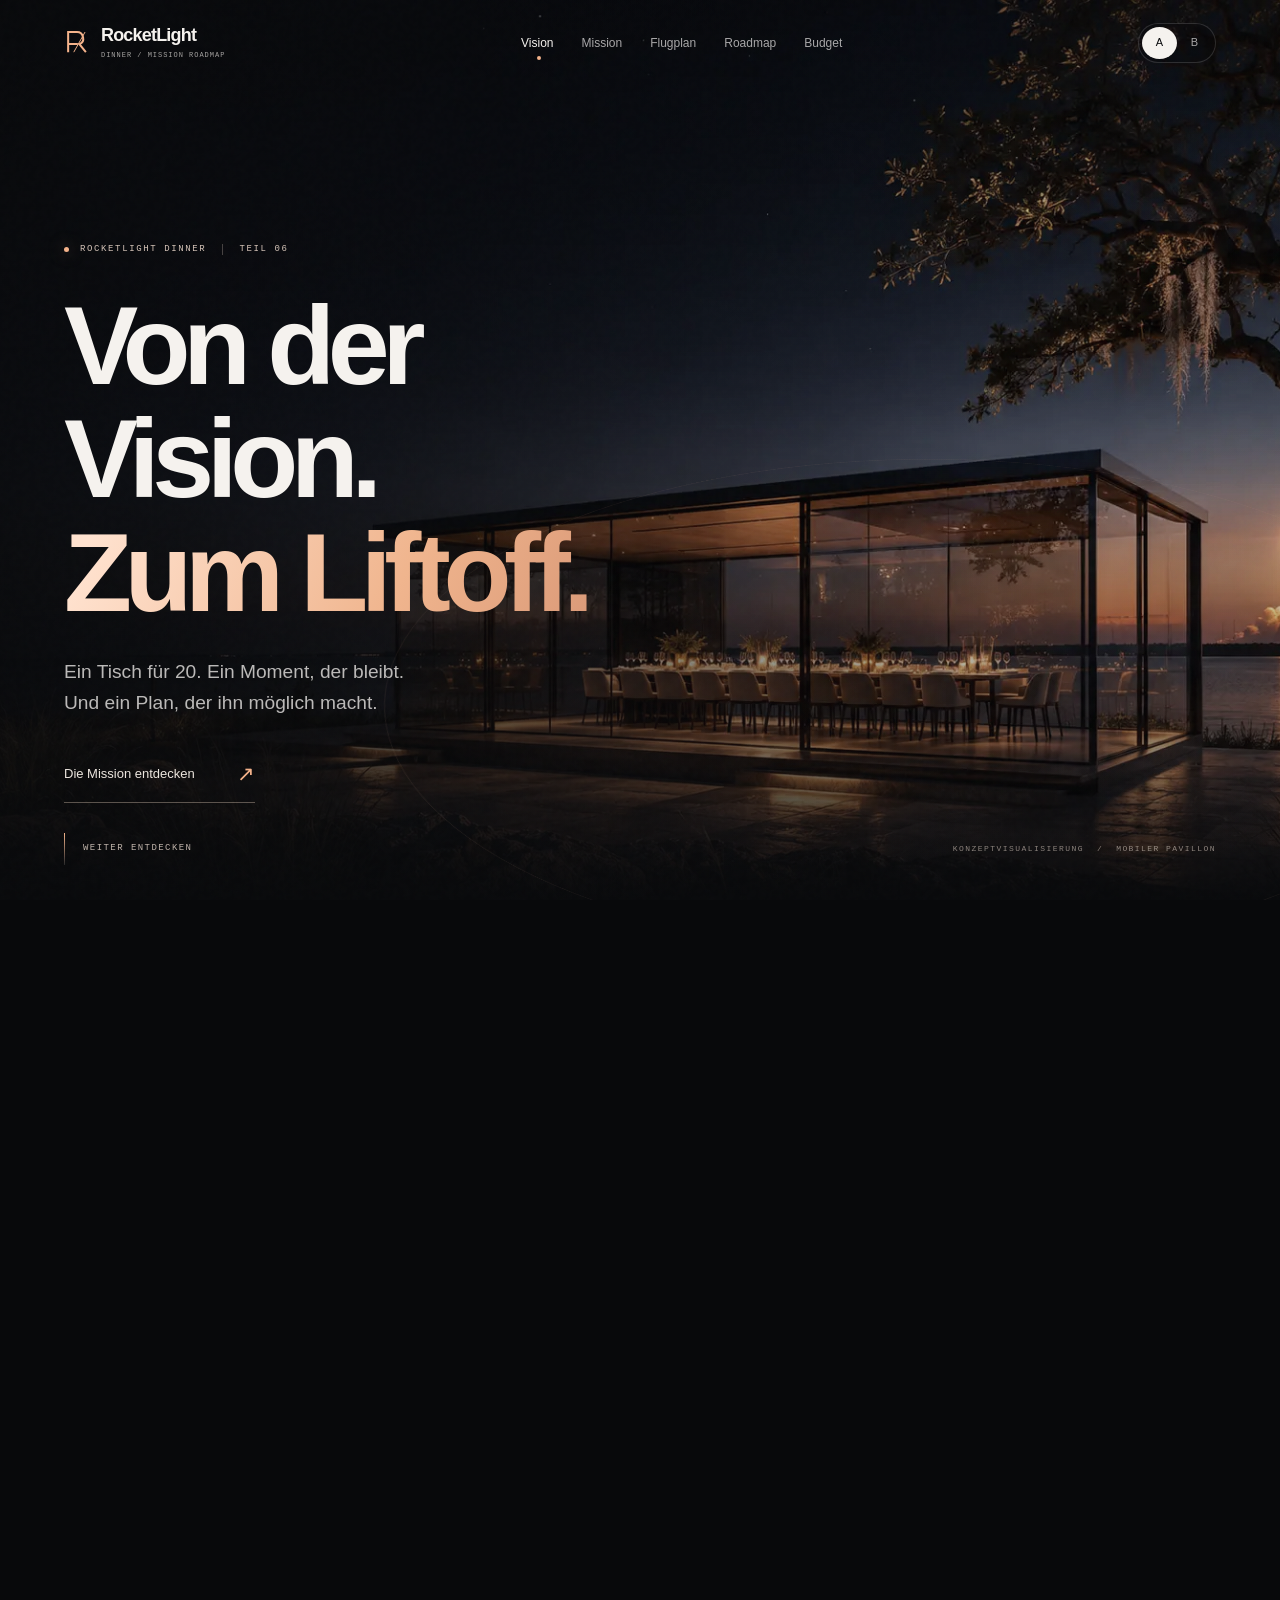
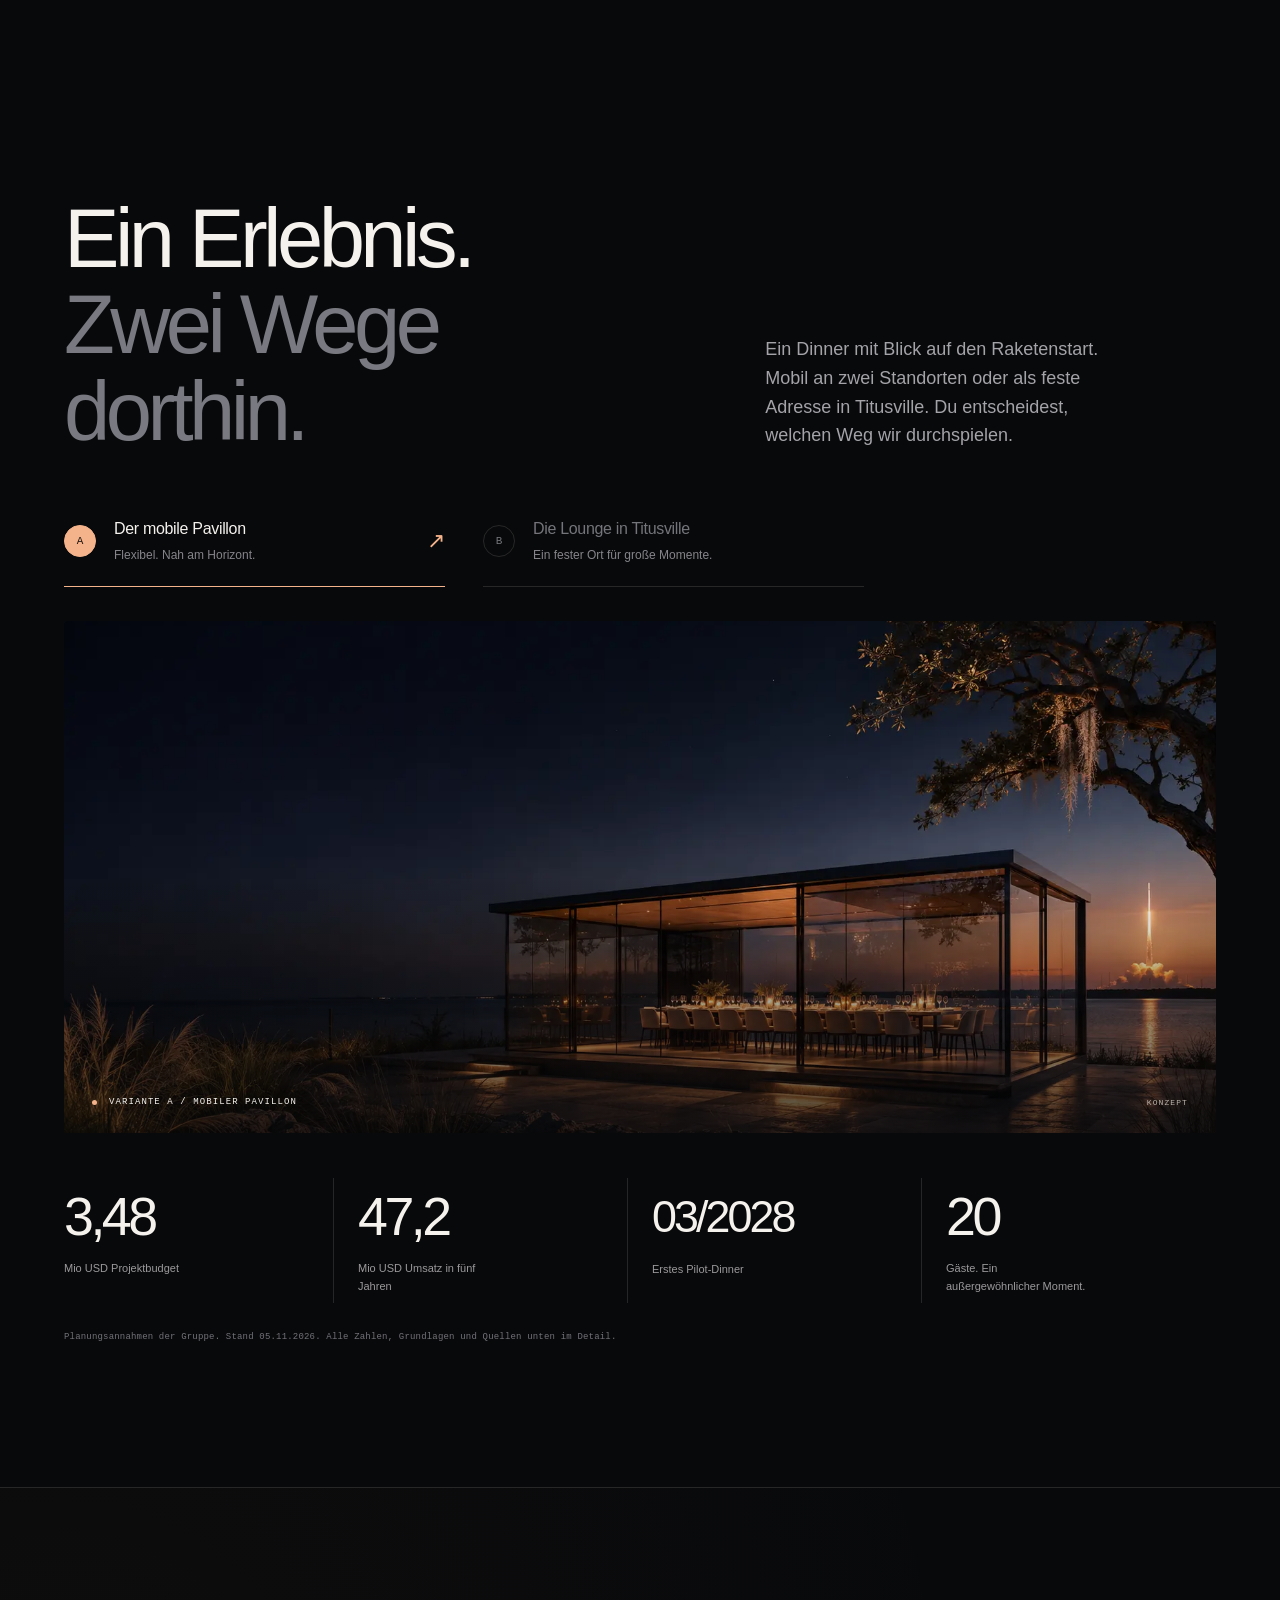
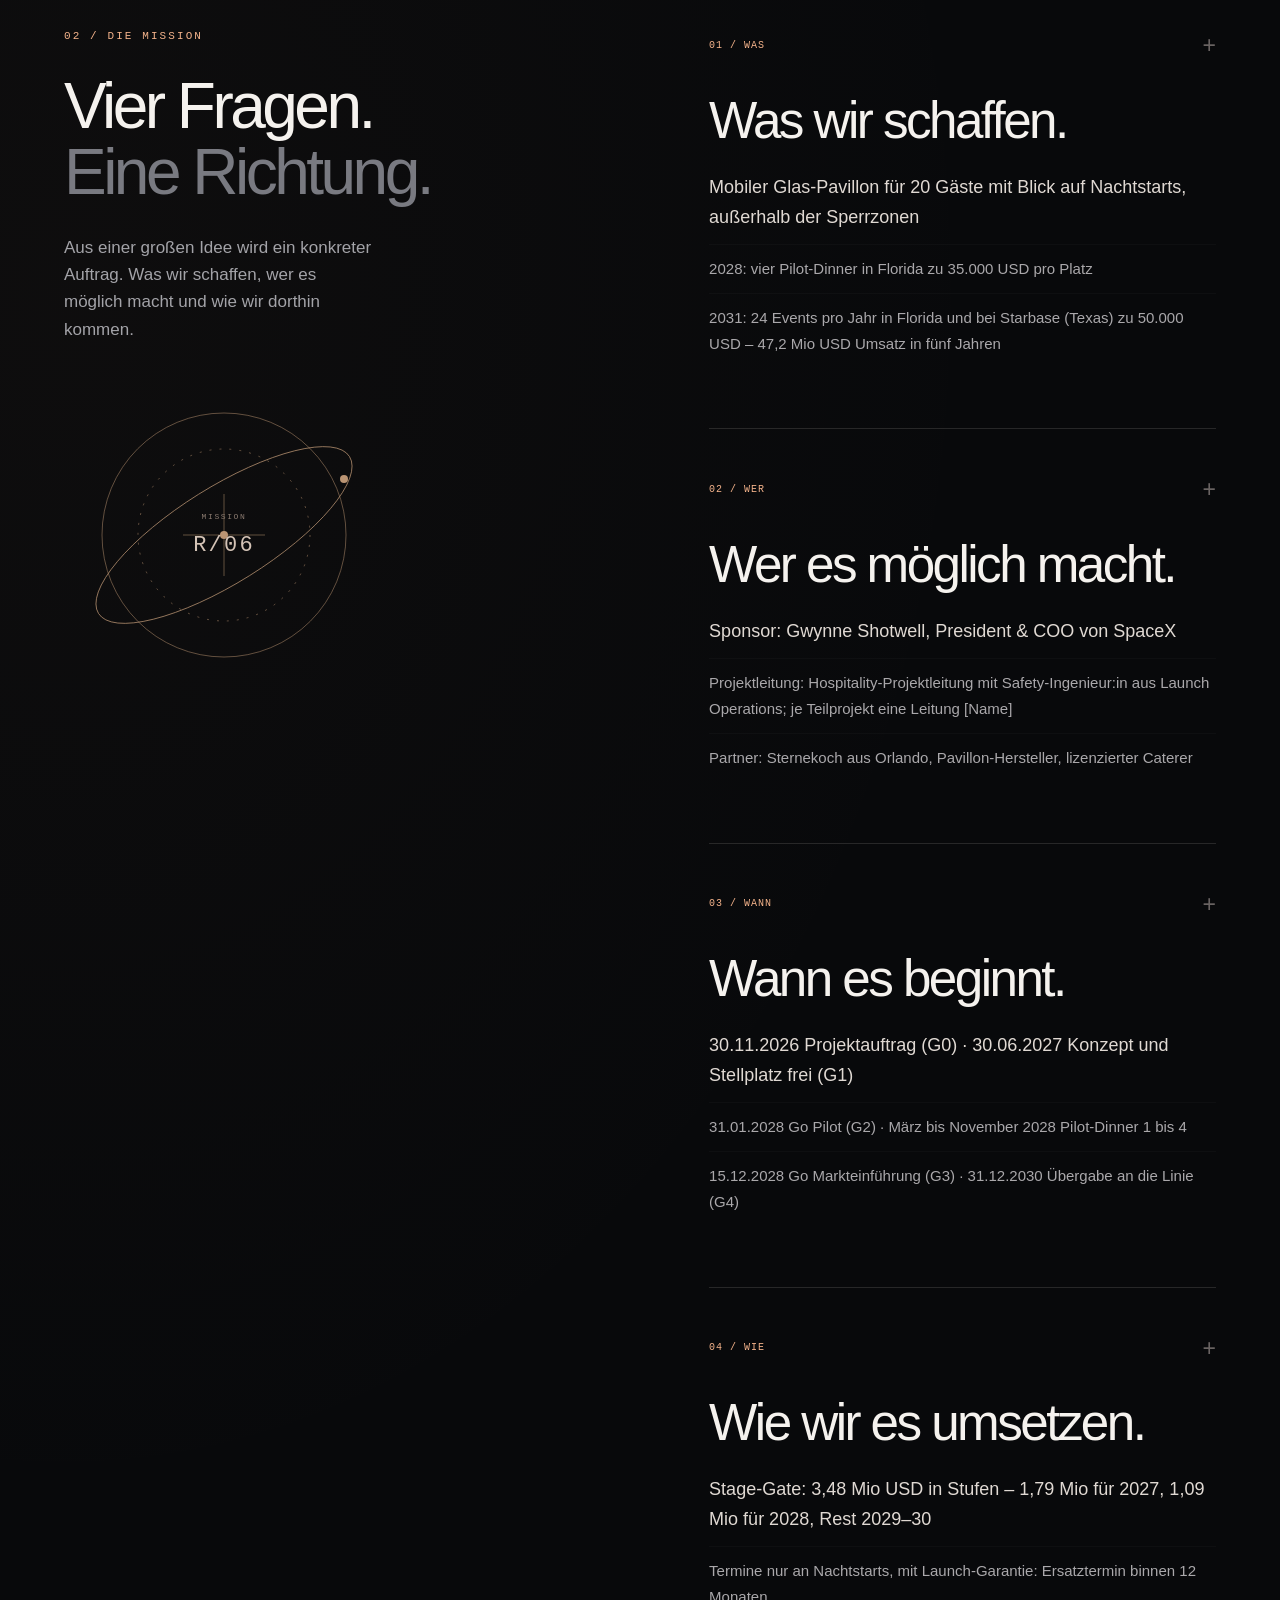
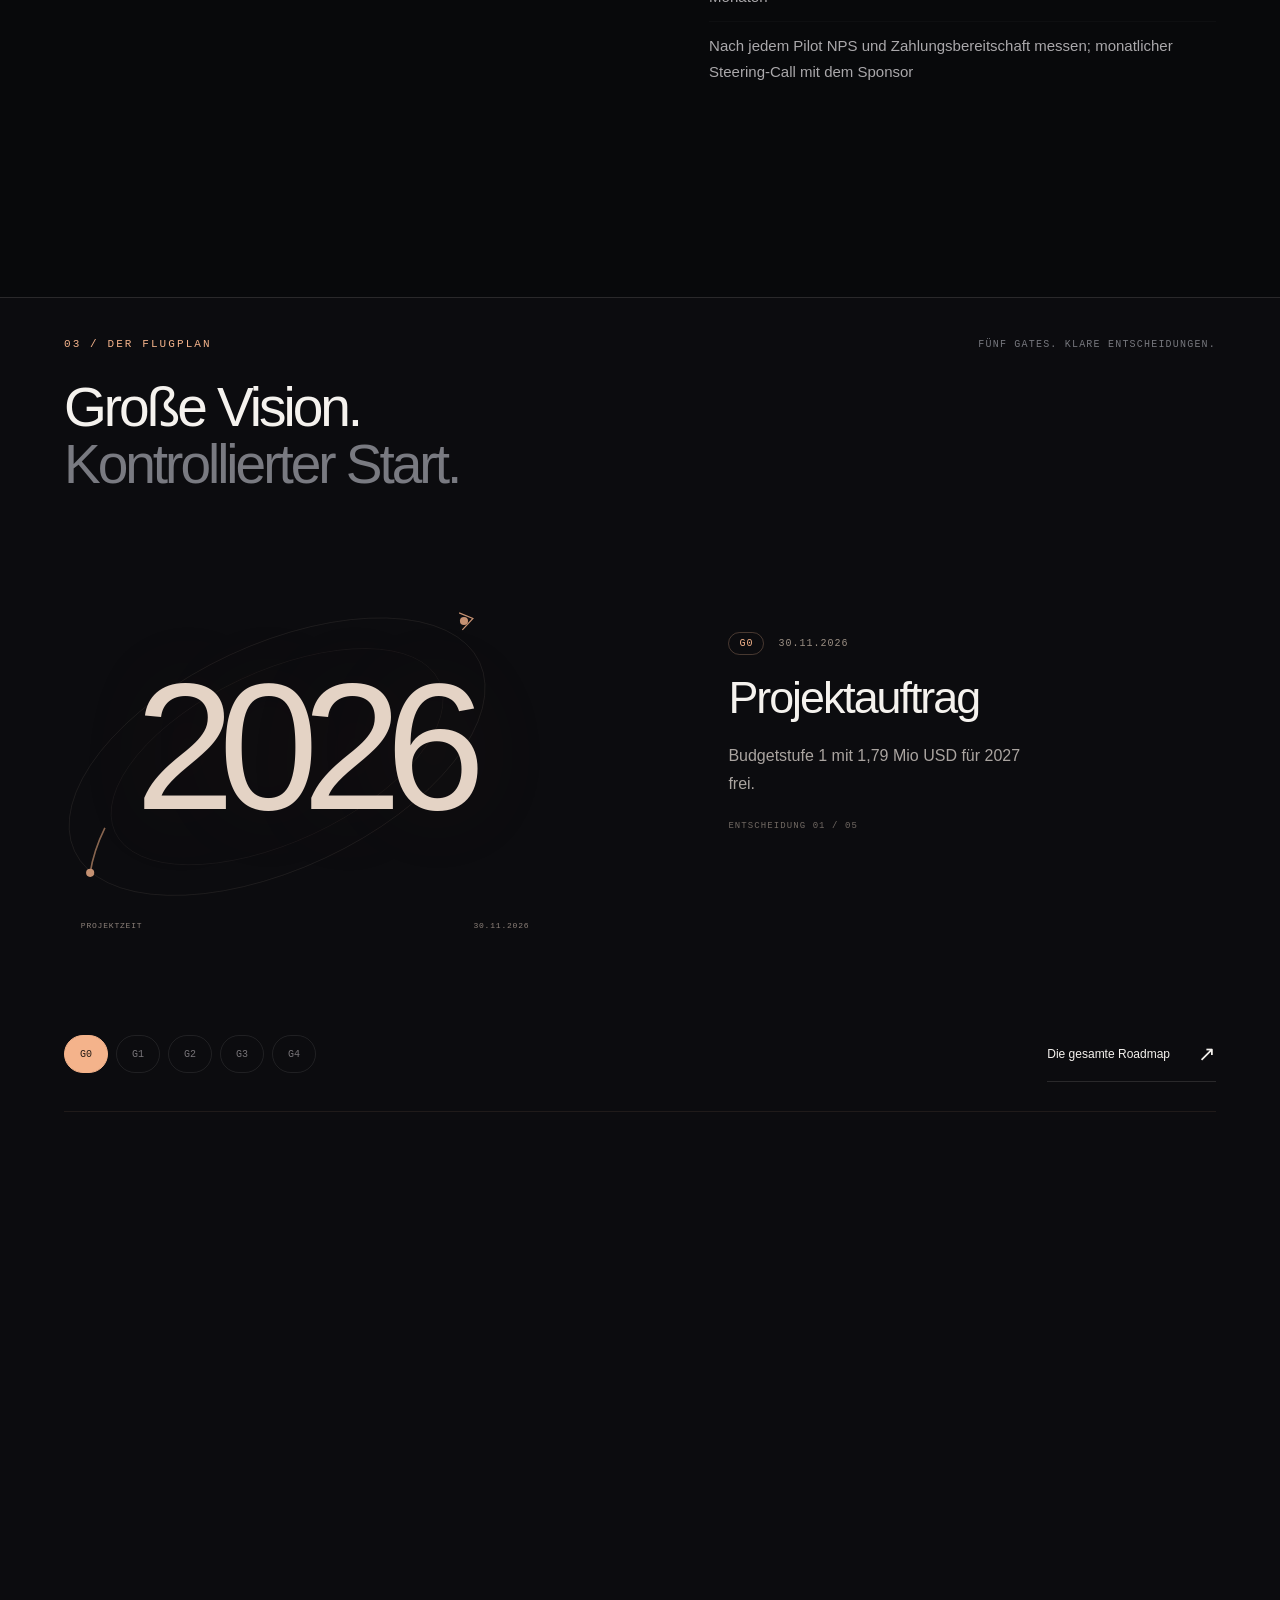
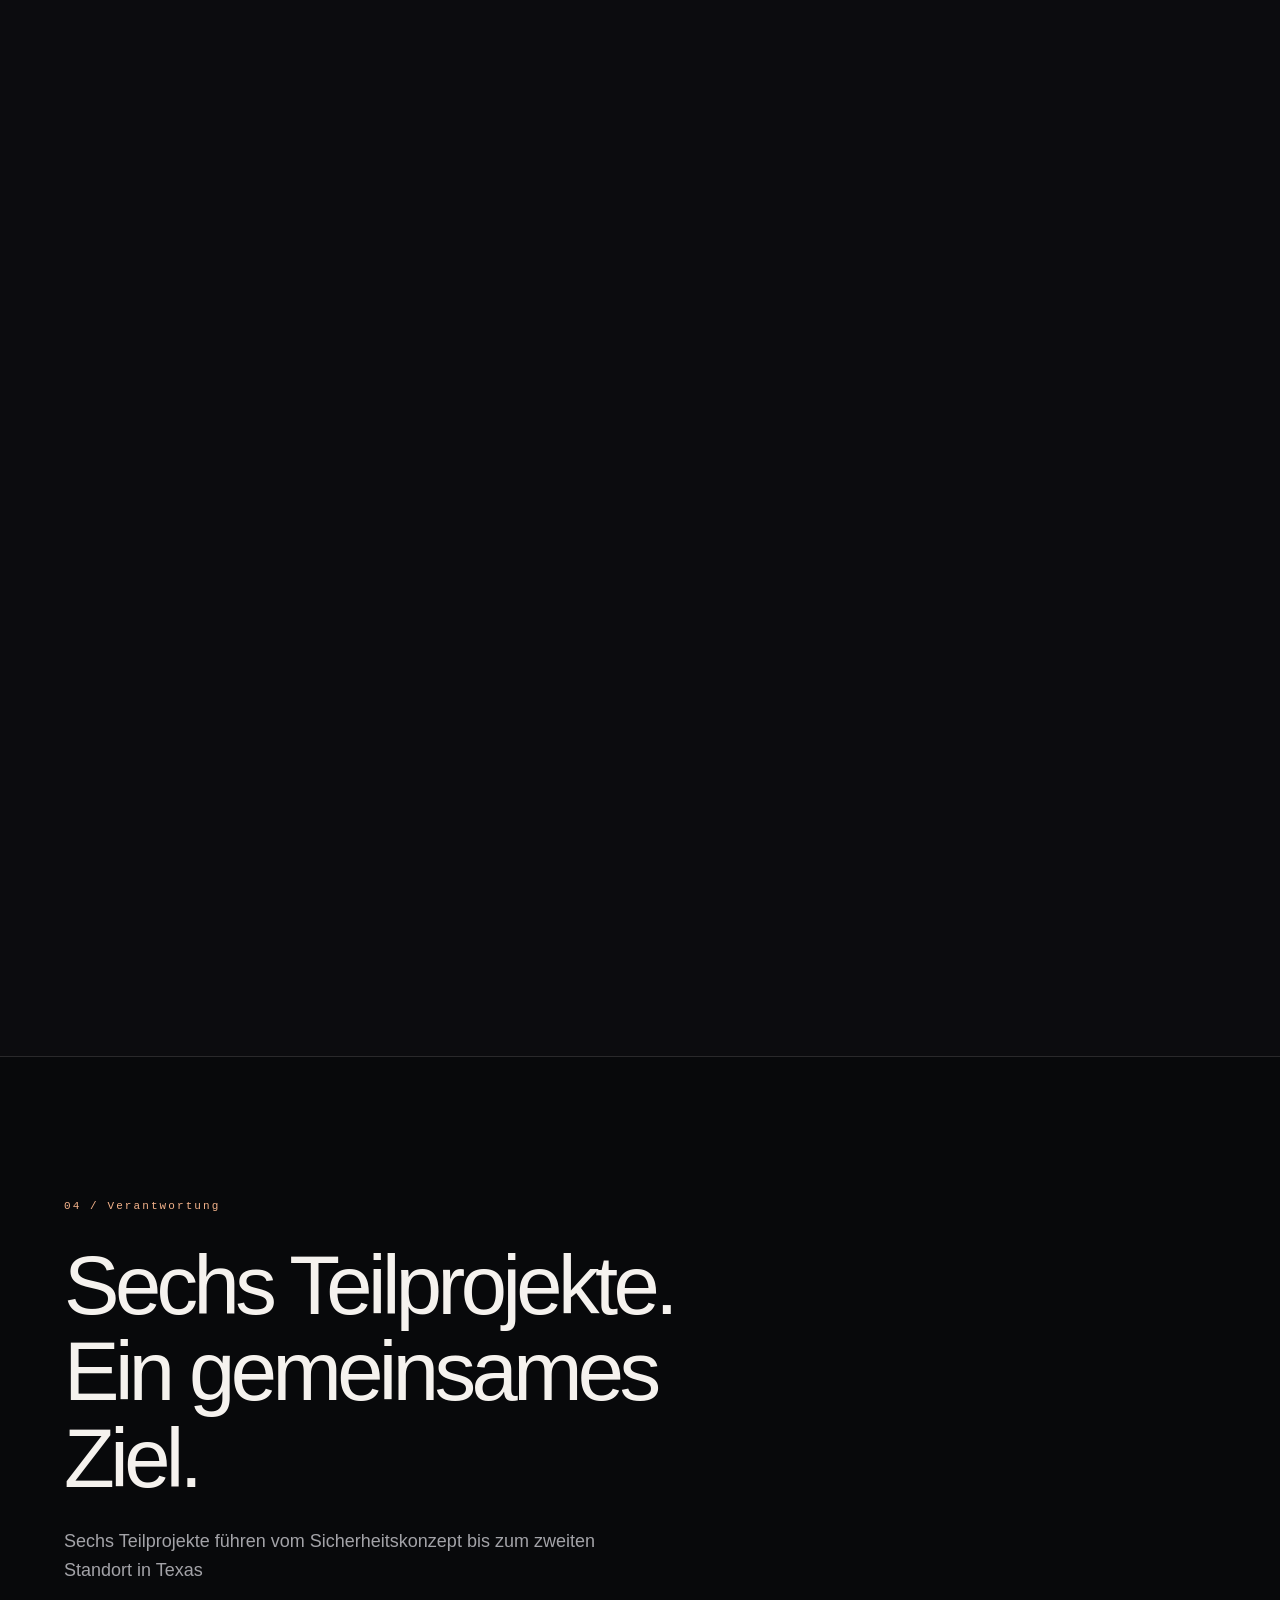
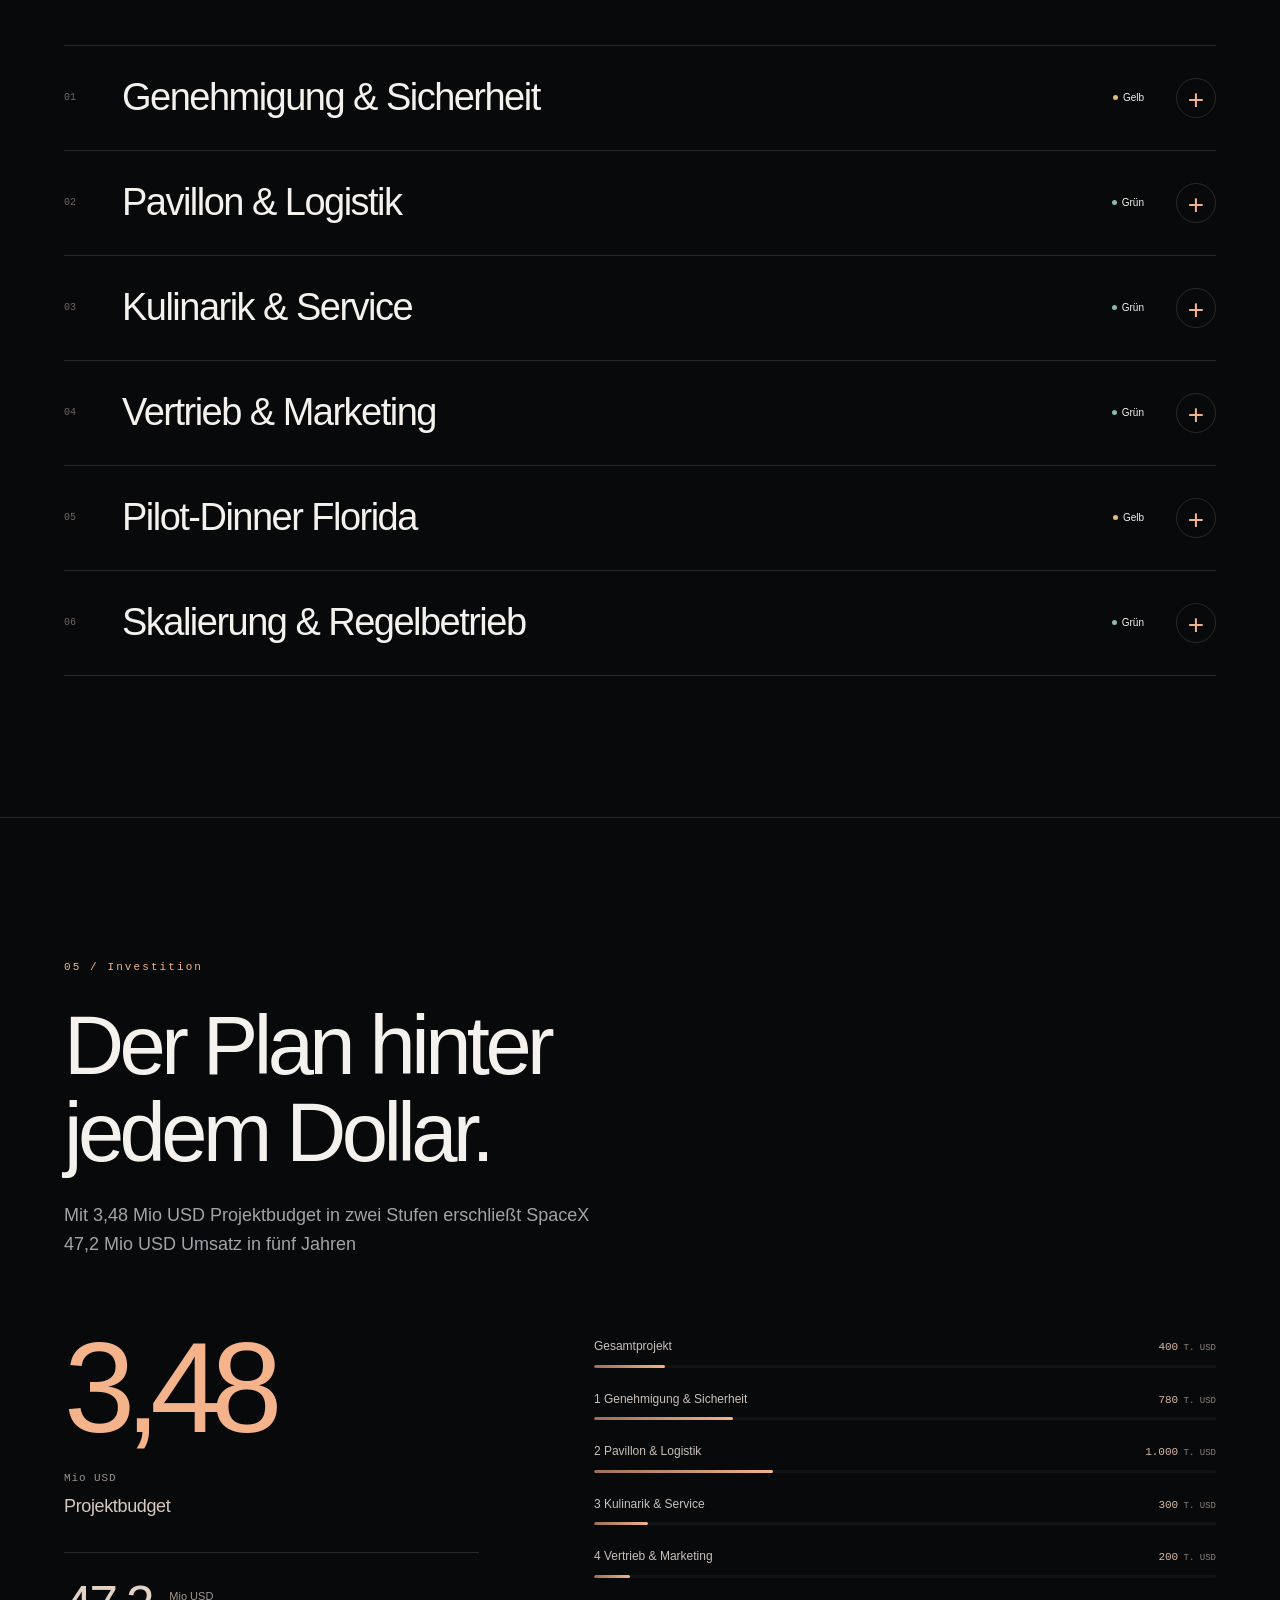
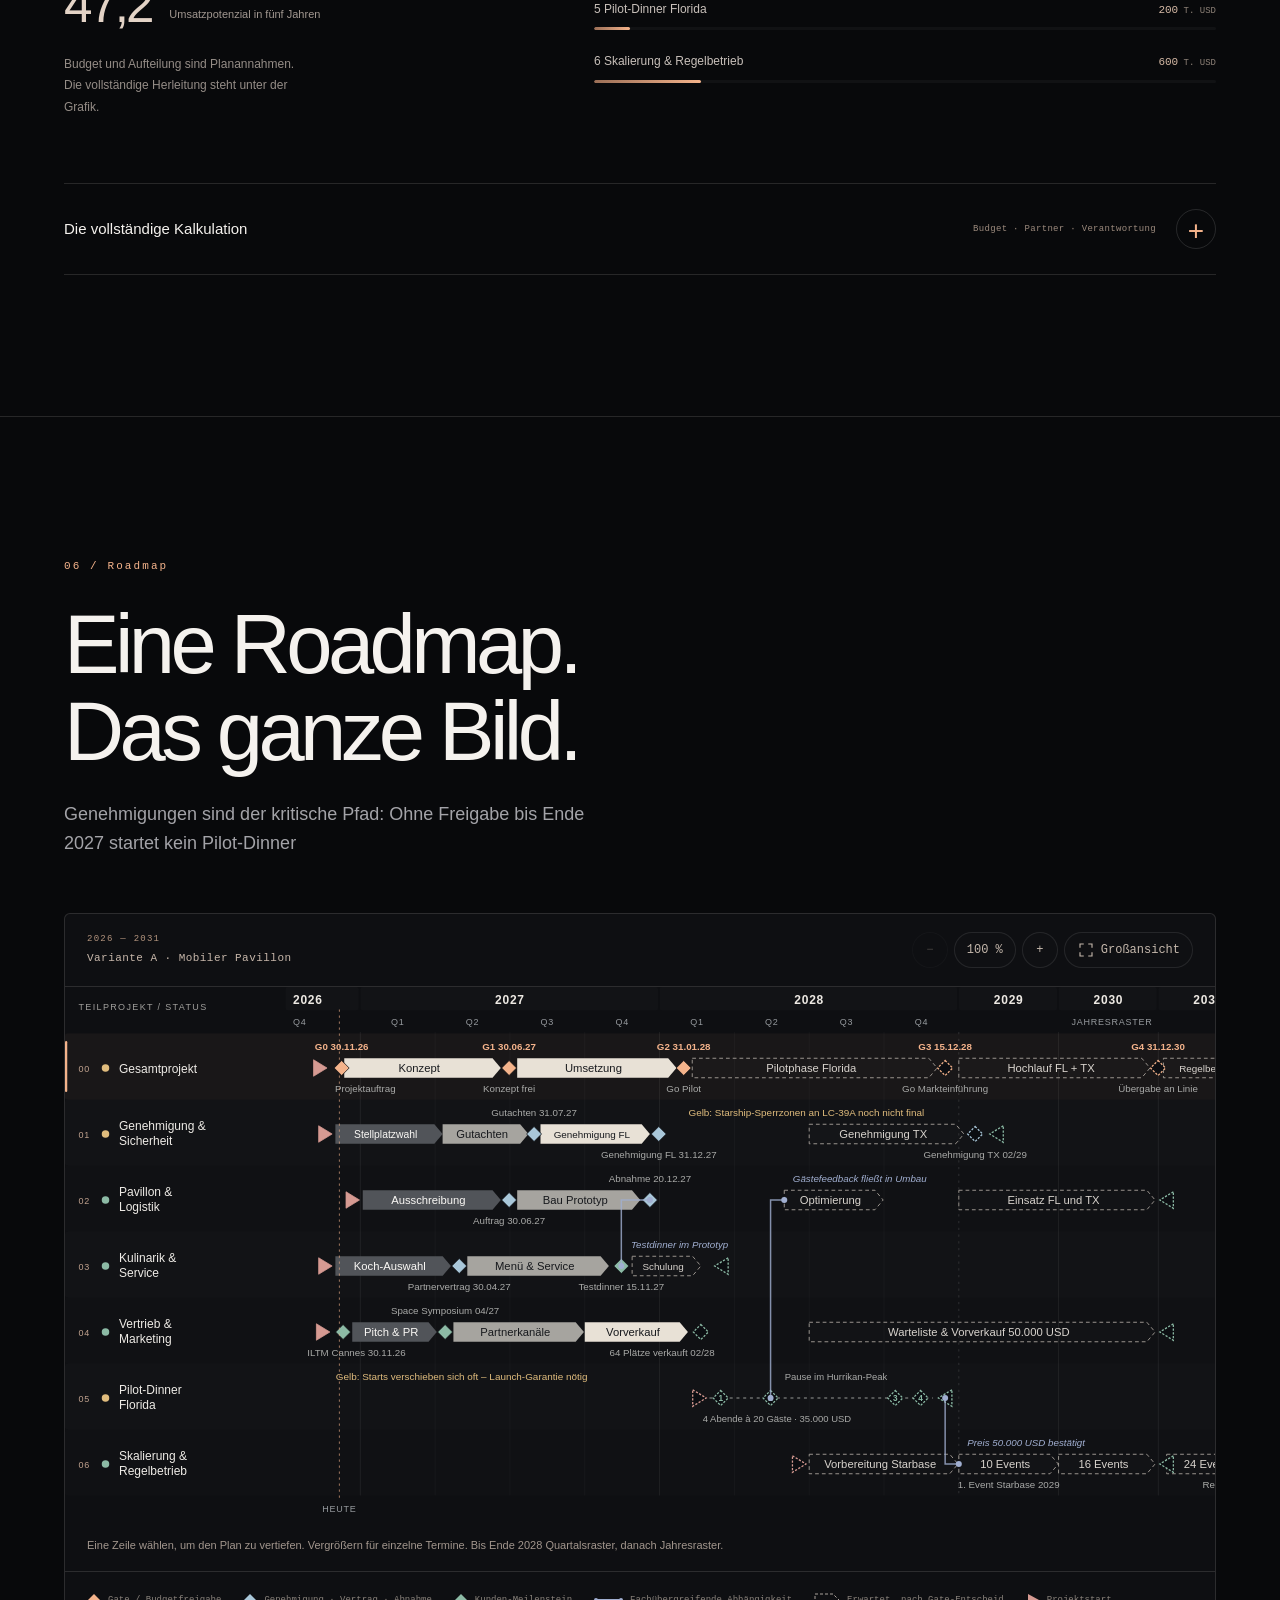
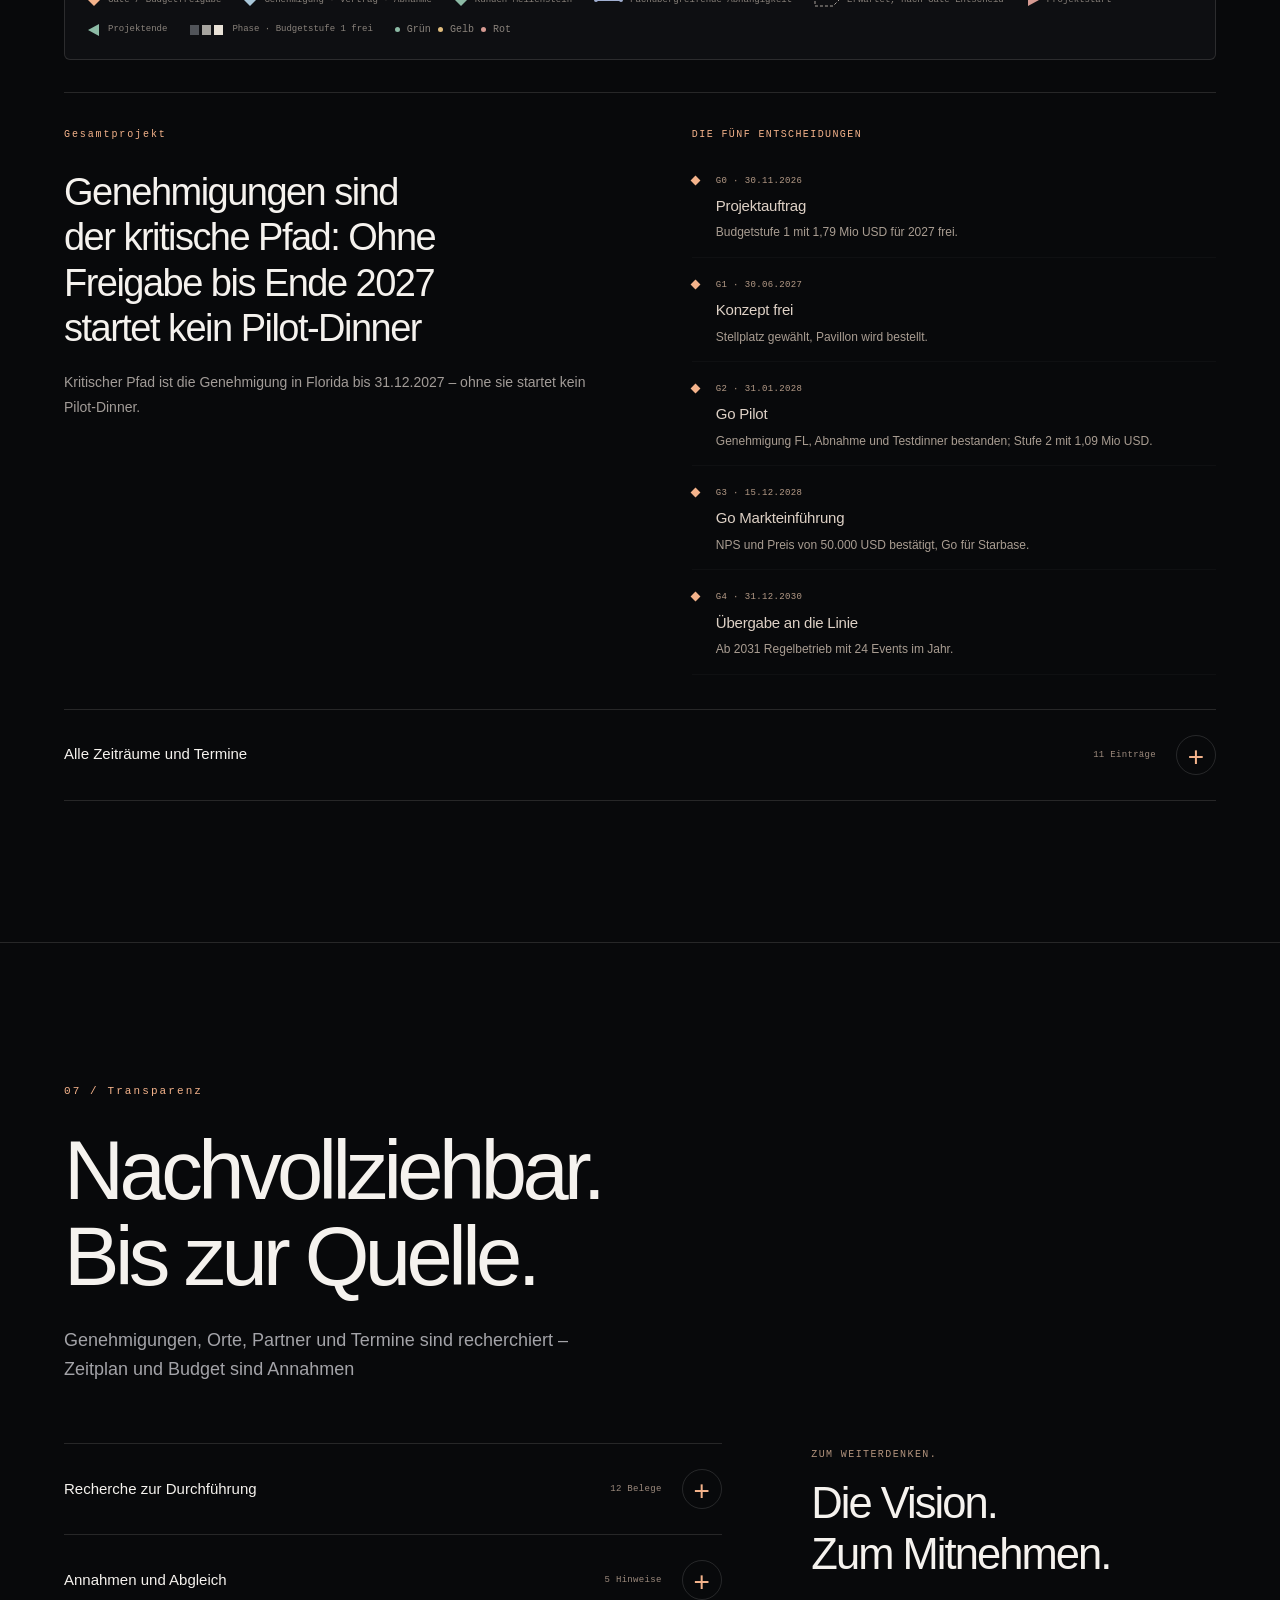
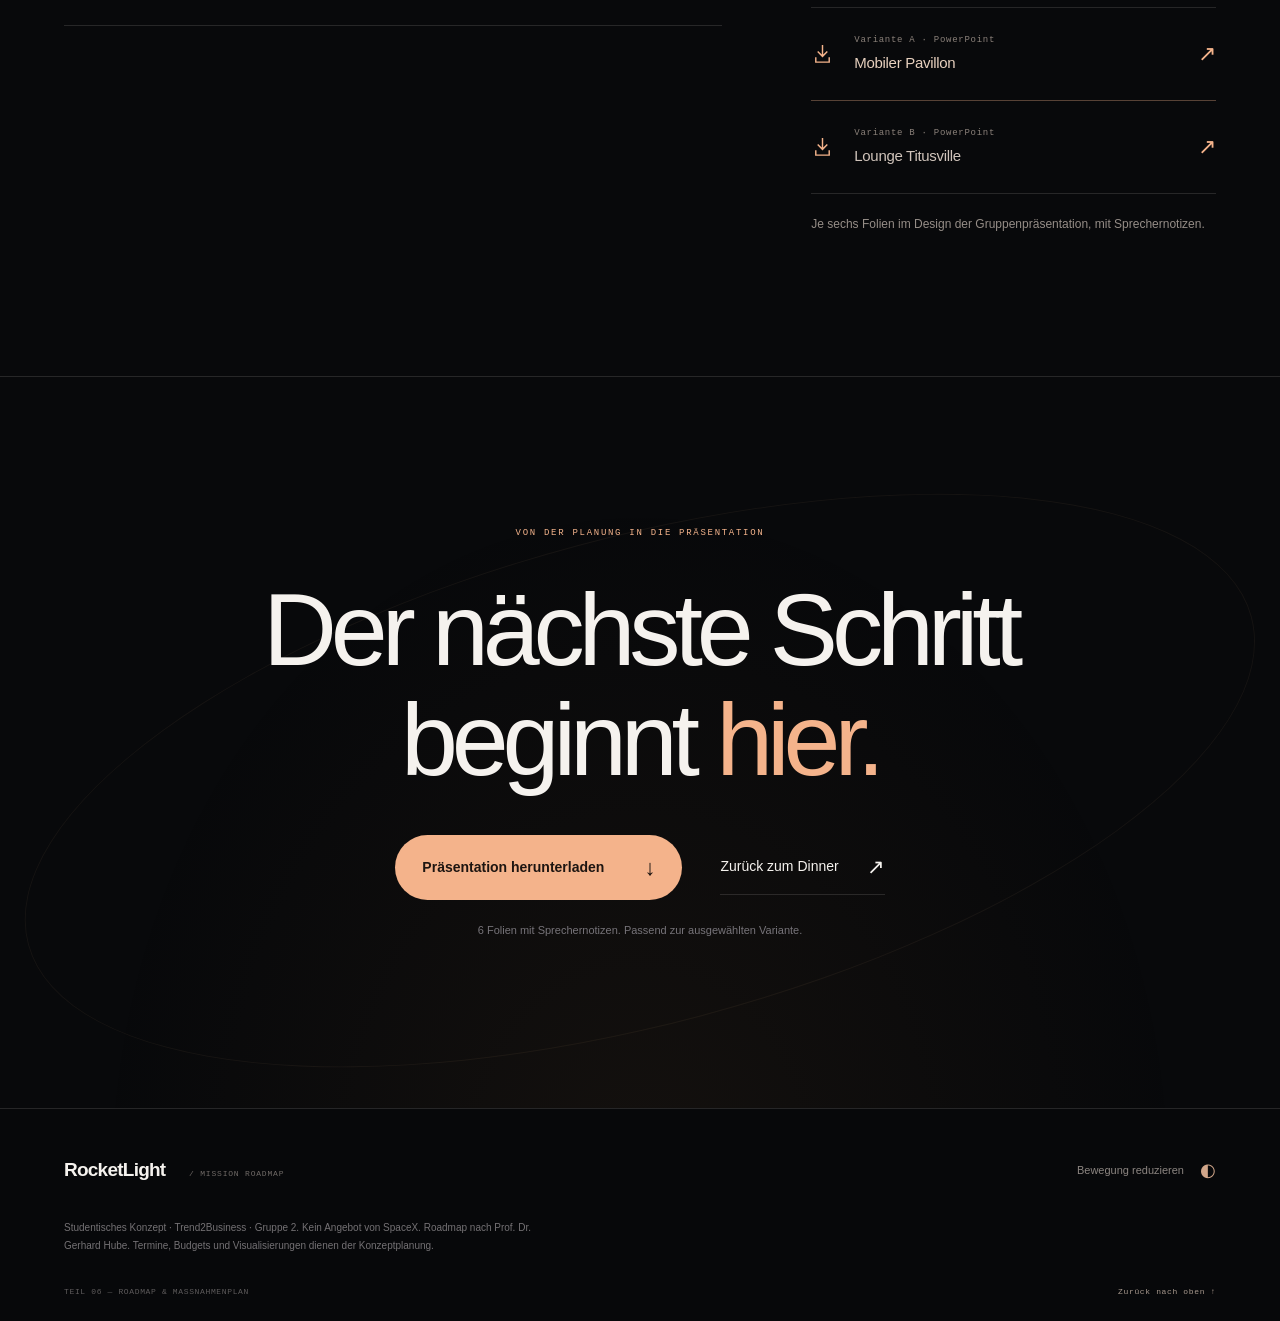
==== commit 61f759b6: "Teil 6: veröffentlichte Assets versionieren CSS und JavaScript erhalten Inhalts-Hashes in ihren URLs" ====
--- a/teil6/index.html
+++ b/teil6/index.html
@@ -7,10 +7,10 @@
   <meta name="description" content="Vom Konzept zum Liftoff: die interaktive Mission Roadmap für RocketLight Dinner. Zwei Varianten, sechs Teilprojekte und ein klarer Weg zur Umsetzung.">
   <title>RocketLight Dinner — Mission Roadmap</title>
   <link rel="preload" href="pavilion.webp" as="image" fetchpriority="high">
-  <link rel="stylesheet" href="style.css">
-  <script defer src="data.js"></script>
-  <script defer src="details.js"></script>
-  <script defer src="main.js"></script>
+  <link rel="stylesheet" href="style.css?v=b1ea155af5fd">
+  <script defer src="data.js?v=6f8fac073f5e"></script>
+  <script defer src="details.js?v=6fcb2028d300"></script>
+  <script defer src="main.js?v=c22f4e50f87c"></script>
 </head>
 <body>
   <a class="skip-link" href="#mission">Zum Maßnahmenplan</a>
--- a/teil6/style.css
+++ b/teil6/style.css
@@ -20,7 +20,7 @@
 @media(max-width:1100px){.chapter-nav{gap:19px}.brand{font-size:16px}.brand-sub{font-size:6px}.hero-copy{top:27vh}.hero-stage{min-height:680px}.concept-heading{gap:7%}.concept-heading .section-lead{font-size:16px}.mission-layout{gap:8%}.mission-intro{top:130px}.flight-stage .quiet-label{font-size:8px}.rd-budget-layout{gap:8%}.motion-ready .flight-stage{min-height:610px}}
 @media(max-width:850px){:root{--header:76px;--gutter:30px}.site-header{padding-block:15px}.chapter-nav{display:none}.menu-button{display:block}.hero h1{font-size:clamp(62px,10.8vw,96px)}.hero-copy{top:25vh}.hero-image{object-position:63% center}.hero-shade{background:linear-gradient(90deg,#08090bd9,rgba(8,9,11,.25) 75%),linear-gradient(0deg,#08090b,transparent 48%,#08090b30)}.concept-heading{grid-template-columns:1fr;gap:30px}.concept-heading .section-lead{max-width:48ch}.concept-options{gap:24px}.metric-strip{grid-template-columns:1fr 1fr;row-gap:30px}.metric:nth-child(2){border:0}.metric-value{font-size:52px}.metric:nth-child(3) .metric-value{font-size:45px;line-height:1.2}.mission-layout{gap:7%}.mission-intro .display-heading{font-size:43px}.mission-intro .section-lead{font-size:15px}.mission-question li{font-size:13px}.mission-question li:first-child{font-size:16px}.flight-layout{gap:5%;grid-template-columns:1fr 1fr}.flight-year{font-size:120px}.flight-visual{aspect-ratio:1.2}.gate-panel h3{font-size:32px}.gate-panel>p{font-size:14px}.rd-budget-layout{grid-template-columns:1fr 1.3fr;gap:7%}.rd-project summary{gap:20px}.rd-project-content{padding-left:46px;padding-right:40px}.scene-caption{display:none}.footer-brand span{display:none}}
 @media(max-width:600px){:root{--gutter:24px;--header:72px}html{scroll-padding-top:90px}.site-header{padding:13px 20px;gap:8px}.brand{font-size:16px;gap:8px}.brand-mark{height:25px;width:22px}.brand-sub{font-size:6px;letter-spacing:.09em}.header-actions{gap:6px}.mini-variants button{height:30px;width:30px}.menu-button{width:36px;height:40px;padding:8px}.hero-stage{min-height:700px;height:100svh}.motion-ready .hero{height:155svh;min-height:1000px}.hero-copy{top:24%;left:24px;right:20px}.hero-kicker{font-size:7px;letter-spacing:.11em;gap:8px;margin-bottom:26px}.eyebrow-divider{margin-inline:2px}.hero h1{font-size:clamp(52px,12vw,72px);letter-spacing:-.065em;max-width:10ch;line-height:1.06}.hero-copy>p{font-size:15px;margin-top:24px}.hero-cta{font-size:12px;gap:34px;margin-top:20px}.hero-image{object-position:64% center}.hero-shade{background:linear-gradient(90deg,#08090bb5,rgba(8,9,11,.17)),linear-gradient(0deg,#08090b 0%,rgba(8,9,11,.1) 30%,rgba(8,9,11,.5) 75%)}.hero-bottom{bottom:30px;left:24px;font-size:8px}.hero-bridge p{font-size:34px;line-height:1.17}.hero-bridge .eyebrow{font-size:8px;letter-spacing:.12em}.section-pad,.rd-section{padding-block:76px}.concept-section{padding-top:50px}.section-topline{margin-bottom:28px}.section-topline .quiet-label{display:none}.display-heading,.rd-heading{font-size:42px;letter-spacing:-.055em}.concept-heading{gap:25px}.concept-heading .section-lead{font-size:15px;line-height:1.7}.concept-options{margin:38px 0 25px;gap:20px}.concept-option{gap:10px;align-items:flex-start;flex-direction:column;position:relative;padding-bottom:18px}.option-code{width:26px;height:26px;font-size:9px}.concept-option strong{font-size:13px;line-height:1.4}.concept-option small{font-size:10px;line-height:1.6;max-width:15ch}.option-check{position:absolute;right:0;top:0;font-size:17px}.concept-image-frame{aspect-ratio:1.15;margin-inline:calc(var(--gutter)*-1);border-radius:0}.concept-image{object-position:70% center}.concept-image-label{left:24px;right:24px;bottom:20px;font-size:7px;letter-spacing:.04em;gap:8px}.concept-image-label>span:last-child{font-size:7px}.metric-strip{padding-top:30px;gap:25px 18px}.metric{padding-right:10px}.metric-value{font-size:42px}.metric:nth-child(3) .metric-value{font-size:34px;line-height:1.38}.metric-label{font-size:10px;margin-top:10px;max-width:19ch}.data-note{font-size:8px;margin-top:26px}.mission-layout{display:block}.mission-intro{position:relative;top:auto;margin-bottom:50px}.mission-intro .display-heading{font-size:42px;margin-top:26px}.mission-intro .section-lead{font-size:15px;max-width:36ch;margin-top:25px}.mission-orbit{position:absolute;width:150px;right:-15px;top:30px;opacity:.17;margin:0;z-index:-1}.mission-questions{margin-top:40px}.mission-question{padding:28px 0 34px}.mission-question h3{font-size:34px;margin-bottom:20px}.mission-question li{font-size:13px;padding:11px 0;line-height:1.8}.mission-question li:first-child{font-size:16px}.question-top{margin-bottom:20px}.flight-stage{padding:55px 0}.motion-ready .flight-section{height:400svh;min-height:2500px}.motion-ready .flight-stage{padding:24px 0 18px;min-height:600px;height:calc(100svh - var(--header))}.flight-stage .section-topline{margin-bottom:23px}.flight-stage .eyebrow{font-size:9px}.flight-title{font-size:34px;max-width:15ch}.flight-layout{display:flex;flex-direction:column;align-items:stretch;justify-content:center;gap:14px;min-height:0;margin-top:0}.flight-visual{height:155px;aspect-ratio:auto;max-width:300px;align-self:center}.flight-year{font-size:112px;line-height:1;margin-right:6%;letter-spacing:-.08em}.flight-orbit{width:115%;height:135%;left:0;top:-12%}.flight-coordinate{left:4%;right:5%;bottom:0;font-size:7px}.gate-deck{min-height:174px;margin-top:5px}.gate-kicker{margin-bottom:11px;font-size:8px;gap:12px}.gate-kicker strong{padding:4px 8px}.gate-panel h3{font-size:30px;margin-bottom:12px;line-height:1.1}.gate-panel>p{font-size:13px;line-height:1.7;max-width:40ch}.gate-number{display:none}.flight-footer{padding-top:15px;gap:10px;align-items:center}.gate-jumps{gap:5px}.gate-jumps button{width:34px;height:34px;font-size:8px}.flight-footer .text-link{font-size:9px;gap:8px;padding:8px 0;max-width:105px}.flight-footer .text-link span{font-size:17px}.flight-progress{bottom:-18px}.rd-eyebrow{font-size:9px;margin-bottom:24px}.rd-lead{font-size:15px;margin-top:22px}.rd-projects,.rd-project-list{margin-top:40px}.rd-project summary{gap:12px;min-height:88px;padding-block:24px}.rd-project summary h3{font-size:23px}.rd-project-number{font-size:8px;min-width:18px}.rd-plus{width:29px;height:29px;font-size:22px}.rd-project-content{padding:0 0 27px 30px;font-size:13px}.rd-budget-layout{display:block;margin-block:40px}.rd-budget-total{font-size:100px}.rd-budget-unit{font-size:10px;margin-top:15px}.rd-budget-note{max-width:40ch;font-size:12px}.rd-allocation{margin-top:40px}.rd-allocation-label{font-size:11px}.rd-allocation-label strong{font-size:9px}.rd-accordion summary{font-size:13px;line-height:1.6;padding-block:20px}.rd-table{font-size:10px}.rd-timeline-shell{margin-top:35px;margin-inline:-12px}.rd-timeline-toolbar{padding:13px 12px;gap:8px;flex-wrap:wrap;font-size:8px}.rd-timeline-tools{gap:4px}.rd-tool-button{min-width:34px;min-height:34px;font-size:10px;padding:7px 9px}.rd-legend{font-size:8px;gap:7px 13px;padding:14px}.rd-detail-grid{grid-template-columns:1fr;gap:25px}.rd-detail{margin-top:24px;padding-top:27px}.rd-detail h3{font-size:28px}.rd-detail p{font-size:13px}.rd-detail dl{grid-template-columns:80px 1fr;font-size:11px}.rd-milestones li{font-size:12px}.rd-downloads{grid-template-columns:1fr;gap:18px;margin-top:30px}.rd-download{font-size:13px;padding:20px 0}.rd-sources-list{font-size:12px}.rd-sources-list li{padding-inline:5px}.rd-assumptions{font-size:12px}.rd-roadmap-dialog{width:96vw;max-height:94svh}.rd-dialog-top{padding:14px 16px}.rd-dialog-top h3{font-size:15px}.rd-dialog-body{padding:10px}.closing-section{padding-block:90px 100px}.closing-section h2{font-size:50px;margin-block:27px 30px}.closing-section .eyebrow{font-size:8px}.closing-actions{flex-direction:column;gap:16px}.primary-button{font-size:12px;min-height:54px;padding-inline:22px;gap:24px}.closing-note{font-size:10px;max-width:29ch;margin:18px auto 0;line-height:1.8}.footer-line{align-items:flex-start;gap:20px}.footer-brand{font-size:17px}.motion-toggle{font-size:9px;gap:8px;padding-top:2px}.site-footer p{font-size:9px}.footer-bottom{font-size:7px;letter-spacing:0;align-items:center}.footer-bottom>span{max-width:25ch;line-height:1.7}}
-@media(max-height:720px) and (min-width:601px){.hero-stage{min-height:630px}.hero-copy{top:180px}.hero h1{font-size:clamp(64px,7vw,100px)}.hero-copy>p{font-size:16px;margin-top:18px}.hero-cta{margin-top:12px}.motion-ready .flight-stage{position:relative;height:auto;min-height:680px}.motion-ready .flight-section{height:auto;min-height:0}.motion-ready .gate-panel{position:relative;opacity:1;visibility:visible;transform:none;margin-bottom:30px}.flight-layout{align-items:start;padding-top:35px}.gate-jumps{display:none}}
+@media(max-height:720px) and (min-width:601px){.hero-stage{min-height:560px}.motion-ready .hero-stage{top:min(0px,calc(100svh - 560px))}.hero-copy{top:clamp(112px,18svh,130px)}.hero-kicker{margin-bottom:22px}.hero h1{font-size:clamp(56px,min(7vw,11.5svh),80px)}.hero-copy>p{font-size:16px;margin-top:16px}.hero-cta{margin-top:12px;padding-block:10px}.motion-ready .flight-stage{position:relative;height:auto;min-height:680px}.motion-ready .flight-section{height:auto;min-height:0}.motion-ready .gate-panel{position:relative;opacity:1;visibility:visible;transform:none;margin-bottom:30px}.flight-layout{align-items:start;padding-top:35px}.gate-jumps{display:none}}
 @media(prefers-reduced-motion:reduce){html{scroll-behavior:auto}*,*::before,*::after{animation:none!important;transition:none!important}.hero-art,.hero-copy{transform:none}.mission-intro{position:static}}
 @media print{.site-header,.hero-art,.hero-bottom,.hero-bridge,.mission-orbit,.closing-section,.motion-toggle,.rd-timeline-tools,.mobile-nav{display:none!important}body{background:#fff;color:#111}.hero,.hero-stage,.motion-ready .hero,.motion-ready .hero-stage,.motion-ready .flight-section,.motion-ready .flight-stage{height:auto!important;min-height:0!important;position:relative!important;padding:30px 0}.hero-copy{position:relative;inset:auto;opacity:1!important;transform:none!important}.hero h1{font-size:46px}.hero h1 em{-webkit-text-fill-color:#333}.mission-layout,.flight-layout,.rd-budget-layout{display:block}.mission-intro{position:static}.gate-panel,.motion-ready .gate-panel{position:relative!important;opacity:1!important;visibility:visible!important;transform:none!important;margin:25px 0!important}[data-reveal]{opacity:1!important;transform:none!important}.page-wrap,.rd-wrap{width:100%}.section-pad,.rd-section{padding:30px 0}.display-heading,.rd-heading{font-size:36px}.section-lead,.rd-lead,.mission-question li{color:#444}.flight-visual{display:none}.rd-timeline-scroll{overflow:visible}.rd-roadmap-svg{width:100%!important;min-width:0!important}.rd-project-content{display:block}.site-footer{background:white}.concept-image-frame{max-height:300px}}
 
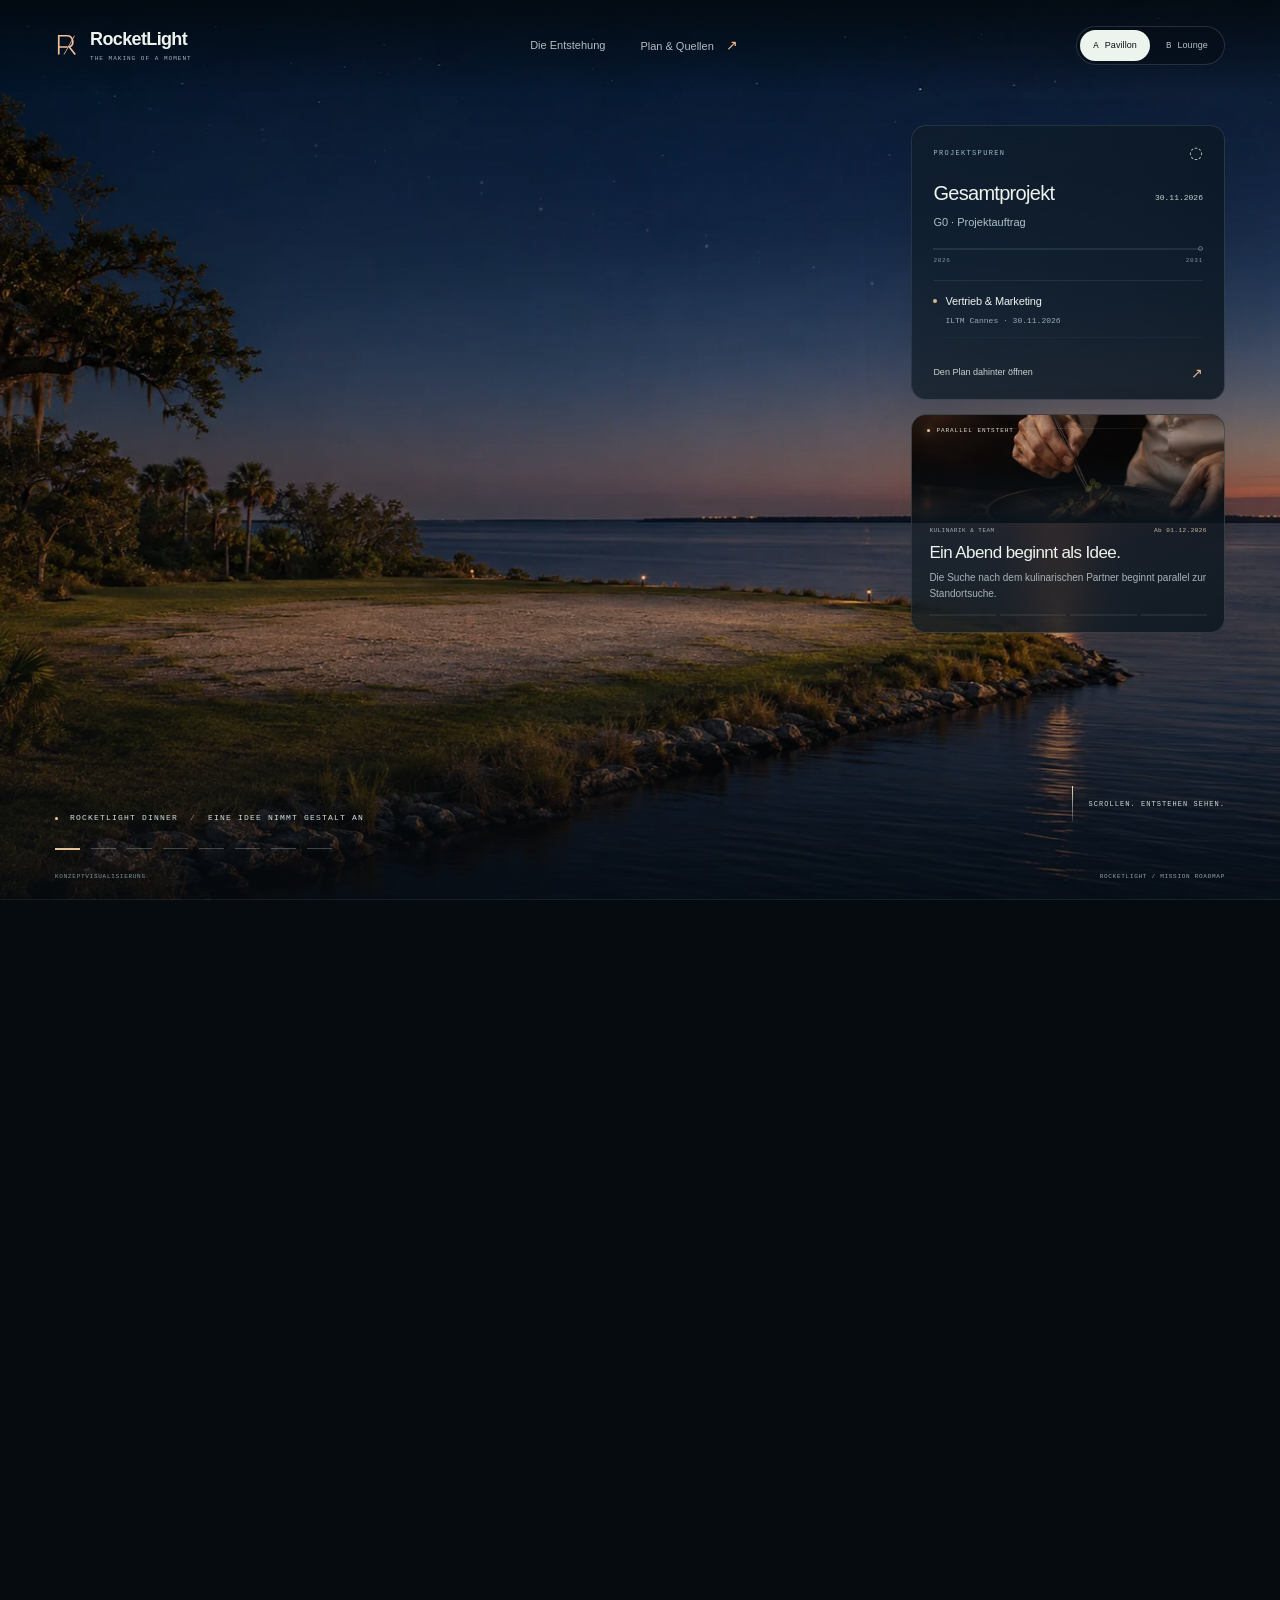
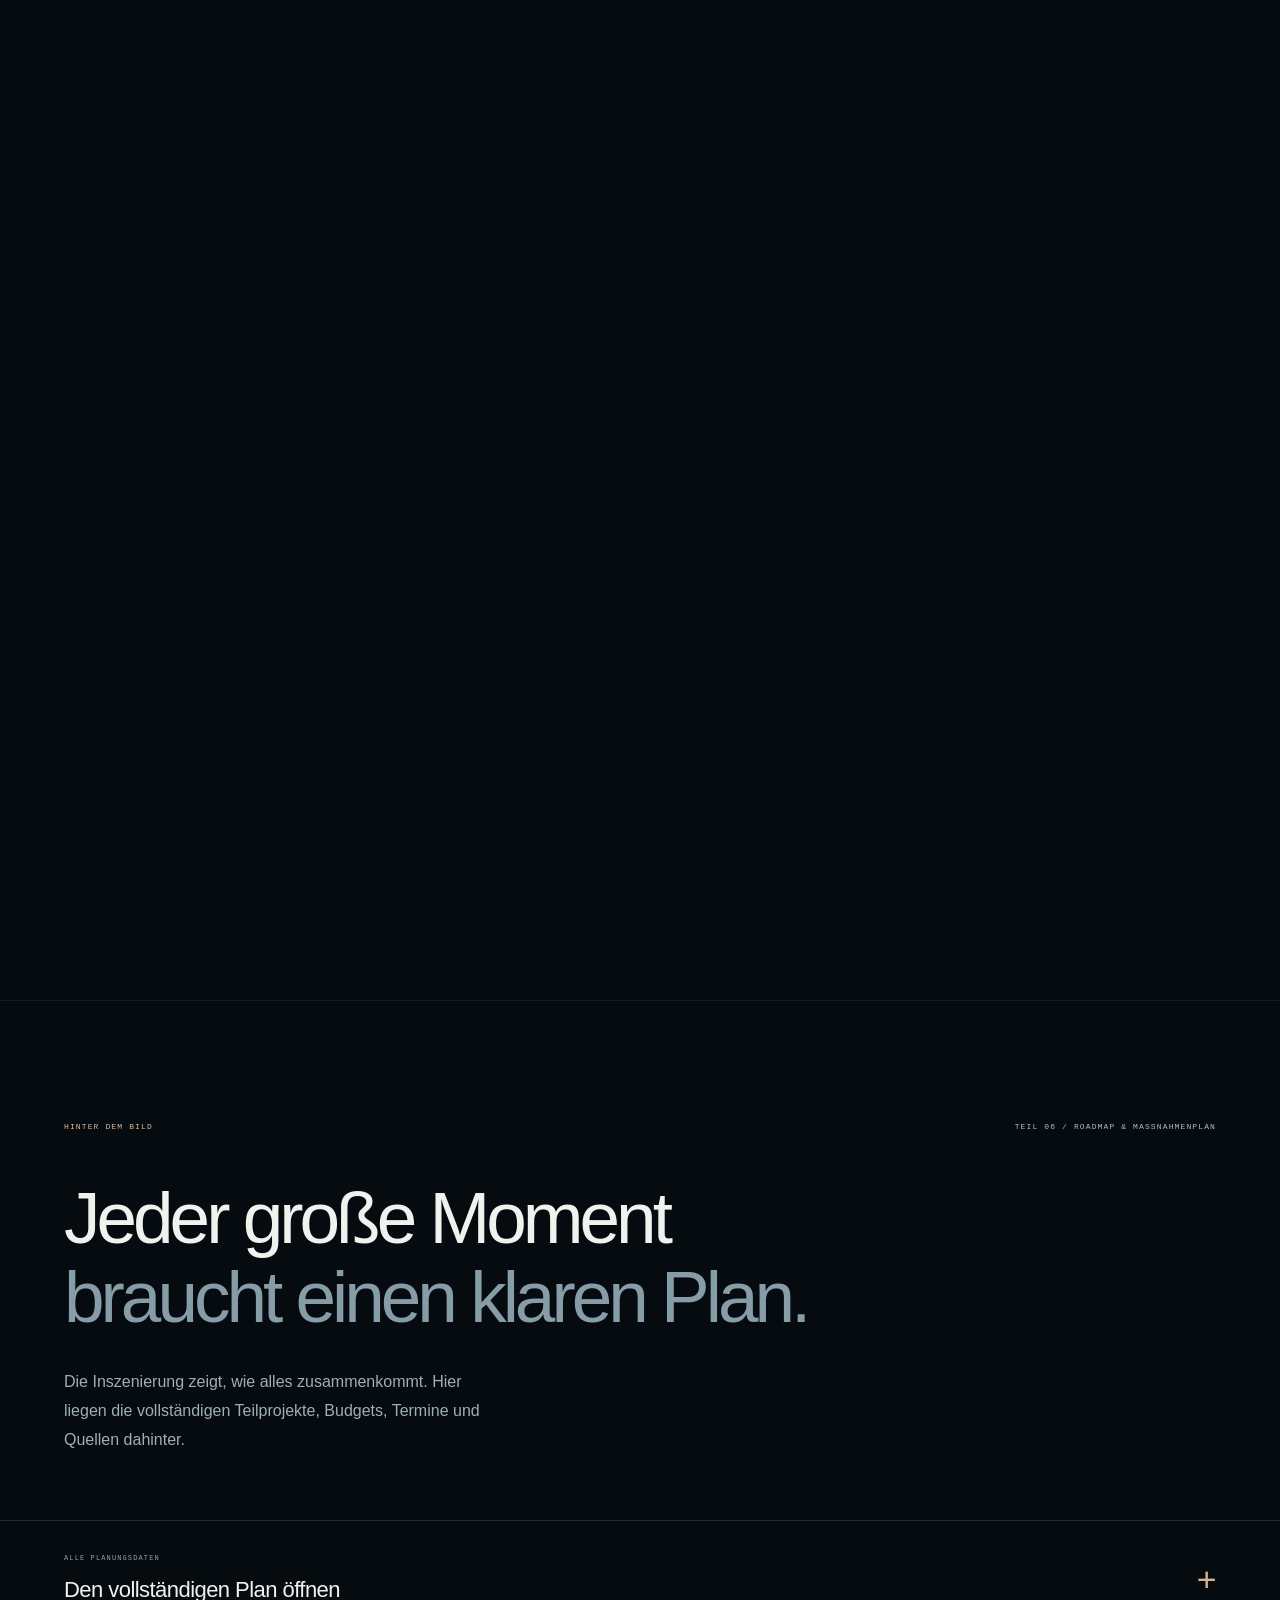
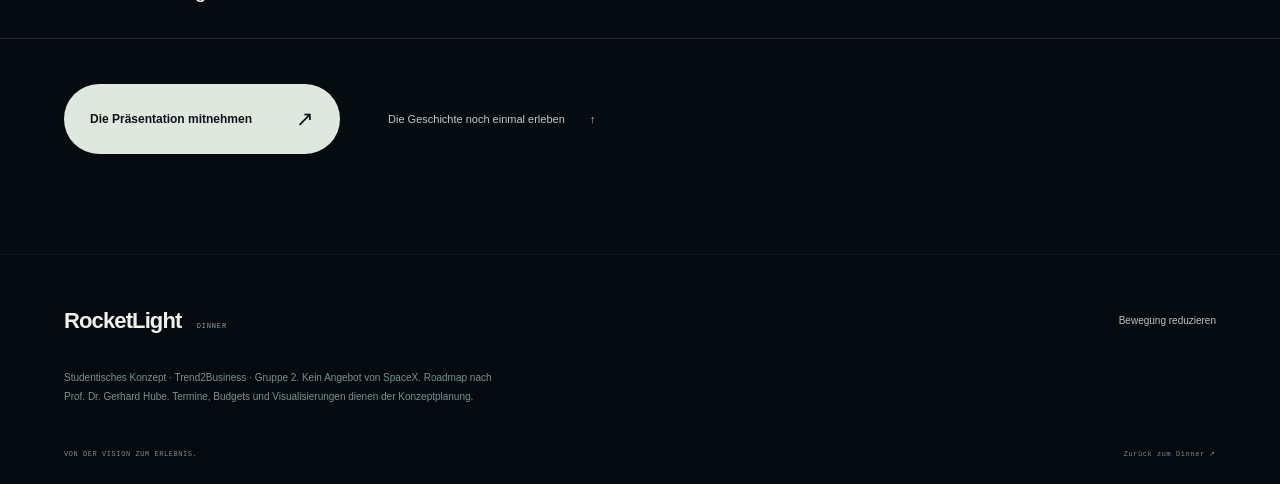
==== commit 906206c5: "Teil 6: Roadmap als lebendige Landschaft inszenieren Eine zusammenhängende Scroll-Szene verbindet St" ====
--- a/teil6/index.html
+++ b/teil6/index.html
@@ -3,109 +3,111 @@
 <head>
   <meta charset="utf-8">
   <meta name="viewport" content="width=device-width,initial-scale=1">
-  <meta name="theme-color" content="#08090b">
-  <meta name="description" content="Vom Konzept zum Liftoff: die interaktive Mission Roadmap für RocketLight Dinner. Zwei Varianten, sechs Teilprojekte und ein klarer Weg zur Umsetzung.">
-  <title>RocketLight Dinner — Mission Roadmap</title>
-  <link rel="preload" href="pavilion.webp" as="image" fetchpriority="high">
+  <meta name="theme-color" content="#060b10">
+  <meta name="description" content="Eine Idee nimmt Gestalt an. Erlebe die Roadmap des RocketLight Dinner als filmische Reise vom ersten Standort bis zum fertigen Erlebnis.">
+  <title>RocketLight — Eine Idee nimmt Gestalt an</title>
+  <link rel="preload" href="scene.webp" as="image" fetchpriority="high">
   <link rel="stylesheet" href="style.css?v=b1ea155af5fd">
+  <link rel="stylesheet" href="cinema.css?v=e25efd41bf64">
   <script defer src="data.js?v=6f8fac073f5e"></script>
   <script defer src="details.js?v=6fcb2028d300"></script>
-  <script defer src="main.js?v=c22f4e50f87c"></script>
+  <script defer src="story.js?v=6e4825814bf6"></script>
+  <script defer src="cinema.js?v=e7557365210f"></script>
 </head>
-<body>
-  <a class="skip-link" href="#mission">Zum Maßnahmenplan</a>
-  <header class="site-header" id="site-header">
-    <a class="brand" href="../#dinner" aria-label="Zurück zum RocketLight Dinner">
-      <svg class="brand-mark" viewBox="0 0 32 36" fill="none" aria-hidden="true"><path d="M5 30V5h11c8 0 11 12 3 15l8 10M5 20h12" stroke="currentColor" stroke-width="2.5"/><path d="M12 30 26 5" stroke="currentColor" stroke-width="1.2"/></svg>
-      <span>RocketLight<span class="brand-sub">DINNER / MISSION ROADMAP</span></span>
+<body class="cinematic-page">
+  <a class="skip-link" id="story-skiplink" href="#plan">Zum vollständigen Maßnahmenplan</a>
+  <header class="cinema-header" id="cinema-header">
+    <a class="cinema-brand" href="../#dinner" aria-label="Zurück zum RocketLight Dinner">
+      <svg viewBox="0 0 32 36" fill="none" aria-hidden="true"><path d="M5 30V5h11c8 0 11 12 3 15l8 10M5 20h12" stroke="currentColor" stroke-width="2.3"/><path d="M12 30 26 5" stroke="currentColor" stroke-width="1.1"/></svg>
+      <span>RocketLight<small>THE MAKING OF A MOMENT</small></span>
     </a>
-    <nav class="chapter-nav" aria-label="Kapitel">
-      <a href="#vision" data-nav="vision" aria-current="location">Vision</a>
-      <a href="#mission" data-nav="mission">Mission</a>
-      <a href="#path" data-nav="path">Flugplan</a>
-      <a href="#timeline" data-nav="timeline">Roadmap</a>
-      <a href="#budget" data-nav="budget">Budget</a>
-    </nav>
-    <div class="header-actions">
-      <div class="mini-variants" role="group" aria-label="Konzeptvariante">
-        <button type="button" data-variant="A" aria-pressed="true" aria-label="Variante A: Mobiler Pavillon">A</button>
-        <button type="button" data-variant="B" aria-pressed="false" aria-label="Variante B: Lounge Titusville">B</button>
+    <nav class="cinema-nav" aria-label="Navigation"><a href="#cinema">Die Entstehung</a><a href="#plan">Plan &amp; Quellen <span aria-hidden="true">↗</span></a></nav>
+    <div class="cinema-header-actions">
+      <div class="cinema-variants" role="group" aria-label="Konzeptvariante">
+        <button type="button" data-variant="A" aria-label="Variante A: Mobiler Pavillon" aria-pressed="true"><span>A</span><small>Pavillon</small></button>
+        <button type="button" data-variant="B" aria-label="Variante B: Lounge Titusville" aria-pressed="false"><span>B</span><small>Lounge</small></button>
       </div>
-      <button class="menu-button" type="button" aria-label="Kapitelnavigation öffnen" aria-expanded="false" aria-controls="mobile-nav"><span></span><span></span></button>
+      <button type="button" id="menu-toggle" class="cinema-menu-button" aria-label="Navigation öffnen" aria-controls="mobile-menu" aria-expanded="false"><span></span><span></span></button>
     </div>
-    <div class="scroll-meter" aria-hidden="true"><span id="scroll-meter-fill"></span></div>
   </header>
-  <nav class="mobile-nav" id="mobile-nav" aria-label="Mobile Kapitelnavigation" hidden>
-    <a href="#vision"><span>01</span>Die Vision</a><a href="#mission"><span>02</span>Die Mission</a><a href="#path"><span>03</span>Der Flugplan</a><a href="#projects"><span>04</span>Teilprojekte</a><a href="#budget"><span>05</span>Das Budget</a><a href="#timeline"><span>06</span>Die Roadmap</a><a href="#sources"><span>07</span>Quellen & Folien</a>
-  </nav>
-  <main id="main">
-    <section class="hero" id="vision" aria-labelledby="hero-title">
-      <div class="hero-stage">
-        <div class="hero-art" aria-hidden="true">
-          <img class="hero-image is-active" data-scene="A" src="pavilion.webp" alt="" width="1920" height="1080" fetchpriority="high">
-          <img class="hero-image" data-scene="B" src="lounge.webp" alt="" width="1920" height="1080" loading="lazy">
-          <div class="hero-shade"></div><div class="hero-grain"></div>
-          <div class="hero-orbit"></div>
+  <nav class="cinema-mobile-menu" id="mobile-menu" aria-label="Mobile Navigation" hidden><a href="#cinema">Die Entstehung</a><a href="#plan">Plan &amp; Quellen</a><a href="../#dinner">Zum Dinner</a></nav>
+  <main>
+    <section id="cinema" class="cinema" aria-labelledby="cinema-title" data-phase="intro">
+      <h1 class="sr-only" id="cinema-title">RocketLight Dinner. Eine Idee nimmt Gestalt an.</h1>
+      <div class="cinema-stage" id="cinema-stage">
+        <div class="landscape" id="landscape" aria-hidden="true">
+          <div class="cinema-world" id="cinema-world">
+            <img class="scene-image" id="scene-image" src="scene.webp" alt="" width="1600" height="900" fetchpriority="high">
+            <canvas id="water-canvas" class="water-canvas"></canvas>
+            <canvas id="stars-canvas" class="stars-canvas"></canvas>
+            <div id="rocket-glow" class="rocket-glow"></div>
+            <div class="site-search" id="scene-scan">
+              <div class="scan-grid"></div><div class="scan-sweep"></div>
+              <i class="scan-ring ring-one"></i><i class="scan-ring ring-two"></i><i class="scan-ring ring-three"></i>
+              <span class="scan-candidate candidate-one"><i></i><small>01</small></span>
+              <span class="scan-candidate candidate-two"><i></i><small>02</small></span>
+              <span class="scan-candidate candidate-three"><i></i><small>03</small></span>
+            </div>
+            <div class="site-pin" id="site-pin"><span class="site-pin-core"></span><span class="site-pin-ring"></span></div>
+            <div class="site-label" id="site-label">DER ORT FÜR DIE IDEE</div>
+            <div class="building" id="building">
+              <div class="building-ground"></div>
+              <img class="building-ghost is-active" data-building="A" src="pavilion-cutout.webp" alt="" width="1774" height="887">
+              <img class="building-ghost" data-building="B" src="lounge-cutout.webp" alt="" width="1846" height="852">
+              <img class="building-image is-active" data-building="A" src="pavilion-cutout.webp" alt="" width="1774" height="887" loading="eager">
+              <img class="building-image" data-building="B" src="lounge-cutout.webp" alt="" width="1846" height="852" loading="eager">
+              <svg class="building-draft" viewBox="0 0 720 440" fill="none" aria-hidden="true">
+                <defs><linearGradient id="draft-stroke" x1="60" y1="400" x2="650" y2="60"><stop stop-color="#a0dce5"/><stop offset=".5" stop-color="#f3f4e9"/><stop offset="1" stop-color="#f0be91"/></linearGradient><linearGradient id="draft-glass" x1="0" y1="150" x2="0" y2="400"><stop stop-color="#9bcbd8" stop-opacity=".06"/><stop offset="1" stop-color="#9bcbd8" stop-opacity=".16"/></linearGradient></defs>
+                <g class="draft-grid"><path d="M30 405h480l185-108H210L30 405ZM70 405l180-108M160 405l180-108M250 405l180-108M340 405l180-108M430 405l180-108M90 369h480M150 333h480"/><path d="M50 430h460M520 410l170-98M45 413v27M511 413v27M511 402l18 17M682 300l18 17"/><text x="265" y="427">KONZEPT · NICHT MASSSTABSGETREU</text></g>
+                <g data-blueprint="A" class="is-active">
+                  <path class="draft-fill" d="M70 245h425v150H70zM495 245l155-90v150l-155 90Z" fill="url(#draft-glass)"/>
+                  <path class="draft-trace" d="M70 395V245h425v150H70ZM70 245l155-90h425l-155 90M495 395l155-90V155M225 155v150M70 395l155-90h425M140 245v150M210 245v150M280 245v150M350 245v150M420 245v150M545 216v150M598 185v150M70 260h425l155-90"/>
+                  <path class="draft-detail" d="M90 348h385M110 348v37M455 348v37M130 347v-20h35v20M200 347v-20h35v20M270 347v-20h35v20M340 347v-20h35v20M410 347v-20h35v20"/>
+                </g>
+                <g data-blueprint="B">
+                  <path class="draft-fill" d="M70 145h425v250H70zM495 145l155-90v250l-155 90Z" fill="url(#draft-glass)"/>
+                  <path class="draft-trace" d="M70 395V145h425v250H70ZM70 145l155-90h425l-155 90M495 395l155-90V55M225 55v250M70 395l155-90h425M70 270h425l155-90M70 280h425l155-90M140 145v250M210 145v250M280 145v250M350 145v250M420 145v250M545 116v250M598 85v250M70 160h425l155-90"/>
+                  <path class="draft-detail" d="M86 348h390M110 348v37M455 348v37M95 232h380M118 232v26M450 232v26M480 282l-60 100h-50l60-100M438 290h38M432 300h38M426 310h38M420 320h38M414 330h38M408 340h38M402 350h38M396 360h38M390 370h38"/>
+                </g>
+              </svg>
+              <svg class="construction-crane" viewBox="0 0 600 440" fill="none" aria-hidden="true"><path d="M130 410V95h16v315M130 100l16 25-16 25 16 25-16 25 16 25-16 25 16 25-16 25 16 25-16 25 16 25M62 95h420M62 110h420M140 95l80-64 230 64M220 31v64M205 95l35 15 35-15 35 15 35-15 35 15 35-15M60 95v15M480 95v15"/><path class="crane-cable" d="M420 110v170h-8v10h16v-10h-8"/><path d="M94 410h80"/></svg>
+            </div>
+            <div class="permit-seal" id="permit-seal"><span class="permit-check">✓</span><span>FREIGABE<small>DER NÄCHSTE SCHRITT</small></span></div>
+          </div>
+          <div class="scene-vignette"></div><div class="scene-grain"></div>
         </div>
-        <div class="hero-copy">
-          <div class="eyebrow hero-kicker"><span class="live-dot"></span> ROCKETLIGHT DINNER <span class="eyebrow-divider"></span> TEIL 06</div>
-          <h1 id="hero-title"><span>Von der Vision.</span><em>Zum Liftoff.</em></h1>
-          <p>Ein Tisch für 20. Ein Moment, der bleibt.<br>Und ein Plan, der ihn möglich macht.</p>
-          <a class="hero-cta" href="#concept">Die Mission entdecken <span aria-hidden="true">↗</span></a>
+        <svg id="scene-connections" class="scene-connections" aria-hidden="true"><defs><linearGradient id="connection-gradient"><stop stop-color="#bbdedb" stop-opacity=".6"/><stop offset="1" stop-color="#efbb90" stop-opacity=".7"/></linearGradient></defs><g id="connection-paths"></g></svg>
+        <div class="opening-label" id="opening-label"><span class="tiny-signal"></span> ROCKETLIGHT DINNER <span>/</span> EINE IDEE NIMMT GESTALT AN</div>
+        <div class="scroll-cue-cinema" id="scroll-cue"><span class="scroll-stem"></span><span>SCROLLEN. ENTSTEHEN SEHEN.</span></div>
+        <div class="story-caption" id="story-caption">
+          <div class="story-meta"><span id="story-eyebrow">DIE ENTSTEHUNG</span><span id="story-date">2026 — 2031</span></div>
+          <h2 id="story-title">Ein Start.<br>Eine Möglichkeit.</h2><p id="story-copy">Eine Vision wird zu einem Ort, an dem Menschen zusammenkommen.</p>
         </div>
-        <div class="hero-bridge" aria-hidden="true"><span class="eyebrow">DER NÄCHSTE GROSSE SCHRITT</span><p>Außergewöhnliche Ideen.<br><em>Konsequent zu Ende gedacht.</em></p></div>
-        <div class="hero-bottom"><a href="#concept" class="scroll-cue"><span class="scroll-cue-line" aria-hidden="true"></span> WEITER ENTDECKEN</a><span class="scene-caption">KONZEPTVISUALISIERUNG <span>/</span> <span data-scene-caption>MOBILER PAVILLON</span></span></div>
+        <div class="right-stage">
+        <aside class="lane-panel" id="lane-panel" aria-label="Mit der Szene verbundene Projekt-Lanes" inert>
+          <div class="lane-panel-top"><span class="lane-panel-kicker">PROJEKTSPUREN</span><span class="lane-panel-orbit" aria-hidden="true">◌</span></div>
+          <div class="master-lane"><div class="master-heading"><h3>Gesamtprojekt</h3><span id="master-date">2026</span></div><p id="master-label">Vom Gedanken zum Erlebnis</p><div class="master-track"><span id="master-progress"></span><i></i></div><div class="master-scale"><span>2026</span><span>2031</span></div></div>
+          <div id="lane-list" class="lane-list"></div><a href="#plan" class="lane-plan-link">Den Plan dahinter öffnen <span aria-hidden="true">↗</span></a>
+        </aside>
+        <aside class="chef-panel" id="chef-panel" aria-label="Parallel: Kulinarik und Team" inert>
+          <div class="chef-image-wrap"><img src="chef.webp" width="1200" height="800" alt="Konzeptvisualisierung: Ein Koch richtet ein Fine-Dining-Gericht an." loading="lazy"><div class="chef-scanline"></div><span class="chef-live"><i></i> PARALLEL ENTSTEHT</span></div>
+          <div class="chef-panel-copy"><div class="chef-meta"><span>KULINARIK &amp; TEAM</span><span id="chef-date">2027</span></div><h3 id="chef-title">Das Team für den Moment.</h3><p id="chef-copy">Die Suche nach dem passenden kulinarischen Partner läuft parallel zur Standortentwicklung.</p><div class="chef-status" data-chef-state="off"><span></span><span></span><span></span><span></span></div></div>
+        </aside>
+        </div>
+        <nav id="chapter-dots" class="chapter-dots" aria-label="Szene auswählen"></nav>
+        <div class="cinema-finish" id="cinema-finish"><a href="#plan">Alle Zahlen. Der ganze Plan. <span aria-hidden="true">↗</span></a></div>
+        <div class="cinema-bottomline"><span class="scene-credit">KONZEPTVISUALISIERUNG</span><span class="scene-coordinate" id="scene-coordinate">ROCKETLIGHT / MISSION ROADMAP</span></div>
+        <div class="story-progress-track"><span id="story-progress"></span></div>
       </div>
     </section>
-
-    <section class="concept-section section-pad" id="concept" aria-labelledby="concept-title">
-      <div class="page-wrap">
-        <div class="section-topline" data-reveal><span class="eyebrow">01 / DIE VISION</span><span class="quiet-label">ZWEI VARIANTEN. EIN ANSPRUCH.</span></div>
-        <div class="concept-heading"><h2 class="display-heading" id="concept-title" data-reveal>Ein Erlebnis.<br><span>Zwei Wege dorthin.</span></h2><p class="section-lead" data-reveal>Ein Dinner mit Blick auf den Raketenstart. Mobil an zwei Standorten oder als feste Adresse in Titusville. Du entscheidest, welchen Weg wir durchspielen.</p></div>
-        <div class="concept-options" role="group" aria-label="Planungsvariante wählen" data-reveal>
-          <button type="button" class="concept-option" data-variant="A" aria-pressed="true"><span class="option-code">A</span><span><strong>Der mobile Pavillon</strong><small>Flexibel. Nah am Horizont.</small></span><span class="option-check" aria-hidden="true">↗</span></button>
-          <button type="button" class="concept-option" data-variant="B" aria-pressed="false"><span class="option-code">B</span><span><strong>Die Lounge in Titusville</strong><small>Ein fester Ort für große Momente.</small></span><span class="option-check" aria-hidden="true">↗</span></button>
-        </div>
-        <div class="concept-image-frame" data-reveal>
-          <img class="concept-image is-active" data-concept-scene="A" src="pavilion.webp" alt="Konzeptvisualisierung des mobilen Glas-Pavillons am Wasser mit einem fernen Raketenstart." width="1920" height="1080" loading="lazy" decoding="async">
-          <img class="concept-image" data-concept-scene="B" src="lounge.webp" alt="Konzeptvisualisierung der zweigeschossigen Lounge am Indian River mit einem fernen Raketenstart." width="1920" height="1080" loading="lazy" decoding="async" aria-hidden="true">
-          <div class="concept-image-label"><span class="small-dot"></span><span data-concept-label>VARIANTE A / MOBILER PAVILLON</span><span>KONZEPT</span></div>
-        </div>
-        <div class="metric-strip" id="metric-strip" aria-live="polite"></div>
-        <p class="data-note">Planungsannahmen der Gruppe. Stand 05.11.2026. Alle Zahlen, Grundlagen und Quellen unten im Detail.</p>
-      </div>
+    <div id="story-static" class="story-static" hidden></div>
+    <section id="plan" class="plan-section" aria-labelledby="plan-title">
+      <div class="plan-intro page-wrap"><div class="plan-kicker"><span>HINTER DEM BILD</span><span>TEIL 06 / ROADMAP &amp; MASSNAHMENPLAN</span></div><h2 id="plan-title">Jeder große Moment<br><em>braucht einen klaren Plan.</em></h2><p>Die Inszenierung zeigt, wie alles zusammenkommt. Hier liegen die vollständigen Teilprojekte, Budgets, Termine und Quellen dahinter.</p></div>
+      <details id="details-disclosure" class="plan-disclosure"><summary><span><small>ALLE PLANUNGSDATEN</small>Den vollständigen Plan öffnen</span><span class="plan-disclosure-icon" aria-hidden="true">+</span></summary><div id="mission-details" class="mission-details"></div><div id="details-root"></div></details>
+      <div class="plan-actions page-wrap"><a class="cinema-primary" id="presentation-link" href="../praesentation/Part6_Roadmap_RocketLightDinner_A_Mobiler-Pavillon.pptx" download>Die Präsentation mitnehmen <span aria-hidden="true">↗</span></a><a href="#cinema" class="cinema-text-link">Die Geschichte noch einmal erleben <span aria-hidden="true">↑</span></a></div>
     </section>
-
-    <section class="mission-section section-pad" id="mission" aria-labelledby="mission-title">
-      <div class="page-wrap mission-layout">
-        <div class="mission-intro">
-          <span class="eyebrow" data-reveal>02 / DIE MISSION</span>
-          <h2 class="display-heading" id="mission-title" data-reveal>Vier Fragen.<br><span>Eine Richtung.</span></h2>
-          <p class="section-lead" data-reveal>Aus einer großen Idee wird ein konkreter Auftrag. Was wir schaffen, wer es möglich macht und wie wir dorthin kommen.</p>
-          <div class="mission-orbit" aria-hidden="true"><svg viewBox="0 0 320 320" fill="none"><circle cx="160" cy="160" r="122" stroke="currentColor" stroke-width=".5"/><circle cx="160" cy="160" r="86" stroke="currentColor" stroke-width=".5" stroke-dasharray="2 8"/><ellipse cx="160" cy="160" rx="148" ry="48" stroke="currentColor" stroke-width=".7" transform="rotate(-32 160 160)"/><path d="M160 119v82m-41-41h82" stroke="currentColor" stroke-width=".5"/><circle cx="280" cy="104" r="4" fill="currentColor"/><circle cx="160" cy="160" r="4" fill="currentColor"/></svg><span>MISSION<br><strong>R/06</strong></span></div>
-        </div>
-        <div class="mission-questions" id="mission-questions"></div>
-      </div>
-    </section>
-
-    <section class="flight-section" id="path" aria-labelledby="flight-title">
-      <div class="flight-stage">
-        <div class="page-wrap">
-          <div class="section-topline"><span class="eyebrow">03 / DER FLUGPLAN</span><span class="quiet-label">FÜNF GATES. KLARE ENTSCHEIDUNGEN.</span></div>
-          <h2 class="display-heading flight-title" id="flight-title">Große Vision.<br><span>Kontrollierter Start.</span></h2>
-          <div class="flight-layout"><div class="flight-visual" aria-hidden="true"><svg class="flight-orbit" viewBox="0 0 620 460" fill="none"><defs><linearGradient id="flight-gradient" x1="80" y1="400" x2="500" y2="60"><stop stop-color="#44382f"/><stop offset=".6" stop-color="#efad83"/><stop offset="1" stop-color="#ffe5d2"/></linearGradient></defs><ellipse cx="310" cy="242" rx="275" ry="138" stroke="#b8a99e" stroke-opacity=".15" transform="rotate(-25 310 242)"/><ellipse cx="310" cy="242" rx="220" ry="105" stroke="#b8a99e" stroke-opacity=".1" transform="rotate(-25 310 242)"/><path class="flight-arc" d="M80 385C100 255 290 105 540 75" stroke="url(#flight-gradient)" stroke-width="2" pathLength="1"/><circle cx="80" cy="385" r="5" fill="#f4b38b"/><circle cx="540" cy="75" r="5" fill="#f4b38b"/><path d="m534 65 17 7-13 14" stroke="#f4b38b" stroke-width="1.5"/></svg><div class="flight-year" id="flight-year">2026</div><div class="flight-coordinate"><span>PROJEKTZEIT</span><span id="flight-date">30.11.2026</span></div></div><div class="gate-deck" id="gate-deck"></div></div>
-          <div class="flight-footer"><div class="gate-jumps" id="gate-jumps" role="group" aria-label="Stage-Gate auswählen"></div><a href="#timeline" class="text-link">Die gesamte Roadmap <span aria-hidden="true">↗</span></a></div>
-          <div class="flight-progress" aria-hidden="true"><span></span></div>
-        </div>
-      </div>
-    </section>
-
-    <div id="detail-sections"></div>
-
-    <section class="closing-section section-pad" aria-labelledby="closing-title"><div class="page-wrap"><div class="eyebrow" data-reveal>VON DER PLANUNG IN DIE PRÄSENTATION</div><h2 id="closing-title" data-reveal>Der nächste Schritt<br>beginnt <em>hier.</em></h2><div class="closing-actions" data-reveal><a class="primary-button" id="presentation-link" href="../praesentation/Part6_Roadmap_RocketLightDinner_A_Mobiler-Pavillon.pptx" download>Präsentation herunterladen <span aria-hidden="true">↓</span></a><a class="text-link" href="../#dinner">Zurück zum Dinner <span aria-hidden="true">↗</span></a></div><p class="closing-note">6 Folien mit Sprechernotizen. Passend zur ausgewählten Variante.</p><div class="closing-orbit" aria-hidden="true"></div></div></section>
   </main>
-  <footer class="site-footer"><div class="page-wrap"><div class="footer-line"><a class="footer-brand" href="#vision">RocketLight<span> / MISSION ROADMAP</span></a><button type="button" class="motion-toggle" id="motion-toggle" aria-pressed="false">Bewegung reduzieren <span aria-hidden="true">◐</span></button></div><p>Studentisches Konzept · Trend2Business · Gruppe 2. Kein Angebot von SpaceX. Roadmap nach Prof. Dr. Gerhard Hube. Termine, Budgets und Visualisierungen dienen der Konzeptplanung.</p><div class="footer-bottom"><span>TEIL 06 — ROADMAP & MASSNAHMENPLAN</span><a href="#vision">Zurück nach oben ↑</a></div></div></footer>
-  <div class="sr-only" id="variant-announcement" role="status" aria-live="polite"></div>
-  <noscript><div class="noscript-note">Die interaktive Roadmap benötigt JavaScript. Die vollständigen Inhalte findest du auch in den <a href="../praesentation/Part6_Roadmap_RocketLightDinner_A_Mobiler-Pavillon.pptx">Folien für Variante A</a> und <a href="../praesentation/Part6_Roadmap_RocketLightDinner_B_Lounge-Titusville.pptx">Variante B</a>.</div></noscript>
+  <footer class="cinema-footer"><div class="page-wrap"><div class="cinema-footer-line"><a href="../#dinner">RocketLight <span>DINNER</span></a><button type="button" id="motion-toggle" aria-pressed="false">Bewegung reduzieren <span aria-hidden="true">◐</span></button></div><p>Studentisches Konzept · Trend2Business · Gruppe 2. Kein Angebot von SpaceX. Roadmap nach Prof. Dr. Gerhard Hube. Termine, Budgets und Visualisierungen dienen der Konzeptplanung.</p><div class="cinema-footer-base"><span>VON DER VISION ZUM ERLEBNIS.</span><a href="../#dinner">Zurück zum Dinner ↗</a></div></div></footer>
+  <p id="variant-status" class="sr-only" aria-live="polite"></p>
 </body>
 </html>
--- a/teil6/cinema.css
+++ b/teil6/cinema.css
@@ -0,0 +1,47 @@
+@charset "UTF-8";
+:root{--cinema-bg:#060b10;--cinema-paper:#eff3ed;--cinema-muted:#a8b5bb;--cinema-copper:#efbd91;--cinema-ice:#a9d9d9;--cinema-ease:cubic-bezier(.2,.75,.2,1)}
+html{scroll-padding-top:90px}.cinematic-page{background:var(--cinema-bg);color:var(--cinema-paper)}.cinematic-page button,.cinematic-page a{touch-action:manipulation}.cinematic-page a:focus-visible,.cinematic-page button:focus-visible,.cinematic-page summary:focus-visible{outline-color:var(--cinema-ice);outline-offset:5px}.cinematic-page .skip-link{background:#d1e8e4;color:#091016;z-index:110}
+/* A small frame around a large world. */
+.cinema-header{position:fixed;inset:0 0 auto;z-index:80;display:flex;align-items:center;justify-content:space-between;gap:28px;padding:25px 4.3vw;background:linear-gradient(#03080bc4,transparent);transition:background .5s,border-color .5s;min-height:88px}.cinema-header.is-scrolled{background:#060b10c4;backdrop-filter:blur(20px);-webkit-backdrop-filter:blur(20px);border-bottom:1px solid #ffffff0e}.cinema-brand{display:flex;gap:11px;align-items:center;font-size:18px;font-weight:550;line-height:1;letter-spacing:-.035em;flex:none}.cinema-brand svg{width:24px;height:29px;color:#eec09c}.cinema-brand small{display:block;font:6px/1 ui-monospace,monospace;letter-spacing:.17em;color:#a3b3ba;margin-top:8px}.cinema-nav{display:flex;gap:35px;font-size:11px;color:#b4bec2;align-items:center}.cinema-nav a{padding:10px 0;transition:color .3s}.cinema-nav a:hover{color:#fff}.cinema-nav a span{margin-left:9px;color:var(--cinema-copper);font-size:14px}.cinema-header-actions{display:flex;align-items:center;gap:12px}.cinema-variants{display:flex;gap:3px;border:1px solid #d4e5e528;padding:3px;border-radius:100px;background:#060c1266;backdrop-filter:blur(14px)}.cinema-variants button{display:flex;align-items:center;gap:6px;background:transparent;color:#b5c2c8;font-size:10px;padding:9px 13px;border-radius:100px;transition:background .4s,color .4s}.cinema-variants button[aria-pressed=true]{color:#071016;background:#edf3ed}.cinema-variants small{font-size:9px;font-family:inherit;letter-spacing:.01em}.cinema-variants button span{font:9px ui-monospace,monospace}.cinema-menu-button{display:none;width:38px;height:38px;background:none;padding:9px}.cinema-menu-button span{display:block;height:1px;background:#dce5e5;margin-block:6px}.cinema-mobile-menu{position:fixed;inset:76px 0 auto;background:#071018f5;padding:20px 24px 30px;z-index:79;backdrop-filter:blur(20px);border-bottom:1px solid #ffffff14}.cinema-mobile-menu[hidden]{display:none}.cinema-mobile-menu a{display:block;padding:12px 0;font-size:22px;letter-spacing:-.03em}
+/* One scene. The scroll only changes what happens inside it. */
+.cinema{position:relative;height:1000svh;min-height:7000px;isolation:isolate;--progress:0;--phase-progress:0;--camera-x:0px;--camera-zoom:1;--scan-opacity:0;--blueprint-opacity:0;--blueprint-progress:0;--building-progress:0;--building-opacity:0;--permit-opacity:0;--crane-opacity:0;--caption-opacity:0;--connections-opacity:0;--water-opacity:1;--stars-opacity:.7;--rocket-opacity:.2;--scan-angle:0deg}.cinema-stage{height:100svh;min-height:620px;position:sticky;top:0;overflow:hidden;background:var(--cinema-bg);isolation:isolate}.landscape{position:absolute;inset:0;overflow:hidden;z-index:0}.cinema-world{position:absolute;left:50%;top:50%;width:max(100vw,177.777778svh);height:max(100svh,56.25vw);transform:translate(-50%,-50%) translateX(var(--camera-x)) scale(var(--camera-zoom));transform-origin:40.5% 76%;will-change:transform}.scene-image{position:absolute;inset:0;width:100%;height:100%;object-fit:cover}.water-canvas,.stars-canvas{position:absolute;inset:0;width:100%;height:100%;pointer-events:none}.water-canvas{opacity:var(--water-opacity);clip-path:polygon(36% 57%,100% 57%,100% 100%,25% 100%,38% 94%,51% 87%,63% 80%,76% 75%,80% 71%,76% 68%,64% 66%,51% 65%,37% 64%);mask-image:linear-gradient(transparent 55%,#000 61%);-webkit-mask-image:linear-gradient(transparent 55%,#000 61%)}.stars-canvas{opacity:var(--stars-opacity);mask-image:linear-gradient(90deg,transparent,#000 30%);-webkit-mask-image:linear-gradient(90deg,transparent,#000 30%)}.scene-vignette{position:absolute;inset:0;background:linear-gradient(0deg,#060b10b3,transparent 36%),linear-gradient(90deg,#030a1022,transparent 55%,#03090f22);pointer-events:none}.scene-grain{position:absolute;inset:0;opacity:.025;pointer-events:none;background-image:url("data:image/svg+xml,%3Csvg viewBox='0 0 180 180' xmlns='http://www.w3.org/2000/svg'%3E%3Cfilter id='n'%3E%3CfeTurbulence type='fractalNoise' baseFrequency='.85' numOctaves='3' stitchTiles='stitch'/%3E%3C/filter%3E%3Crect width='100%25' height='100%25' opacity='.5' filter='url(%23n)'/%3E%3C/svg%3E")}.rocket-glow{position:absolute;left:72.1%;top:44.5%;width:7%;height:17%;background:radial-gradient(ellipse,#ffebbd7a 0%,#f0aa5259 12%,#ffad5020 35%,transparent 68%);mix-blend-mode:screen;opacity:var(--rocket-opacity);filter:blur(7px);animation:rocket-breathe 5s ease-in-out infinite;transform-origin:center 70%}@keyframes rocket-breathe{50%{transform:scale(.9,1.08);filter:blur(10px)}}
+/* Ground scan, selection and a building drawn into that exact place. */
+.site-search{position:absolute;left:17%;top:59%;width:48%;height:32%;opacity:var(--scan-opacity);transition:opacity .6s;transform:rotateX(55deg) rotate(-8deg);transform-style:preserve-3d;pointer-events:none;border-radius:50%;overflow:hidden;filter:drop-shadow(0 0 10px #a1e8dc33)}.scan-grid{position:absolute;inset:0;background-image:linear-gradient(#b6ede917 1px,transparent 1px),linear-gradient(90deg,#b6ede917 1px,transparent 1px);background-size:10% 14%;mask-image:radial-gradient(ellipse,#000,transparent 70%);-webkit-mask-image:radial-gradient(ellipse,#000,transparent 70%)}.scan-sweep{position:absolute;inset:0;border-radius:50%;background:conic-gradient(from 0deg,transparent 0deg,transparent 245deg,#a3e7d50a 286deg,#a3e7d55e 357deg,#e5fff0b3 359deg,transparent 360deg);transform:rotate(var(--scan-angle));mix-blend-mode:screen}.scan-ring{position:absolute;inset:3%;border:1px solid #aeeade46;border-radius:50%}.scan-ring.ring-two{inset:20%;border-style:dashed;border-color:#b1eae22b}.scan-ring.ring-three{inset:37%;border-color:#c4fff252}.scan-candidate{position:absolute;display:flex;gap:8px;align-items:center;color:#c8f0e5;font:11px ui-monospace,monospace;transform:rotate(8deg) rotateX(-55deg)}.scan-candidate i{display:block;width:8px;height:8px;border:1px solid #c8f0e5;border-radius:50%;box-shadow:0 0 15px #b2e8d33d}.candidate-one{left:26%;top:54%}.candidate-two{left:49%;top:33%}.candidate-three{left:70%;top:56%}.scan-candidate small{font-size:8px}.site-pin{position:absolute;left:40.5%;top:76%;width:14px;height:14px;transform:translate(-50%,-50%);opacity:0;transition:opacity .6s;z-index:6}.cinema[data-phase=scan] .site-pin,.cinema[data-phase=concept] .site-pin,.cinema[data-phase=permit] .site-pin,.cinema[data-phase=build] .site-pin,.cinema[data-phase=pilot] .site-pin,.cinema[data-phase=launch] .site-pin,.cinema[data-phase=horizon] .site-pin{opacity:1}.site-pin-core{position:absolute;inset:4px;background:#e8c39e;border-radius:50%;box-shadow:0 0 20px #ffd8a8}.site-pin-ring{position:absolute;inset:-7px;border:1px solid #e9c8a48c;border-radius:50%;animation:site-ping 3.5s ease-out infinite}@keyframes site-ping{0%{transform:scale(.6);opacity:0}20%{opacity:.9}100%{transform:scale(1.6);opacity:0}}.site-label{position:absolute;left:40.5%;top:81%;transform:translateX(-50%);font:7px/1.5 ui-monospace,monospace;letter-spacing:.15em;color:#deceba;opacity:0;transition:opacity .6s;white-space:nowrap;padding:6px 10px;border:1px solid #eed9b82e;background:#08101855;border-radius:4px;backdrop-filter:blur(10px)}.cinema[data-phase=scan] .site-label,.cinema[data-phase=concept] .site-label{opacity:.9}.building{position:absolute;left:19%;bottom:21%;width:43%;height:42%;pointer-events:none;opacity:1}.building-ground{position:absolute;left:6%;right:4%;bottom:-2%;height:12%;background:radial-gradient(ellipse,#01050a80,transparent 70%);filter:blur(10px);opacity:var(--building-opacity)}.building-image{position:absolute;inset:0;width:100%;height:100%;object-fit:contain;object-position:center bottom;opacity:0;filter:saturate(.8) brightness(.92);clip-path:inset(calc((1 - var(--building-progress))*100%) 0 0 0);transition:opacity 1s ease,filter .7s}.building-image.is-active{opacity:var(--building-opacity)}.cinema[data-phase=launch] .building-image,.cinema[data-phase=horizon] .building-image{filter:saturate(.95) brightness(1.02)}.building-draft{position:absolute;inset:0;width:100%;height:100%;overflow:visible;opacity:var(--blueprint-opacity);filter:drop-shadow(0 0 5px #b9e4df44);transition:opacity .5s}.building-draft [data-blueprint]{display:none}.building-draft [data-blueprint].is-active{display:block}.draft-trace{stroke:url(#draft-stroke);stroke-width:1.25;stroke-linejoin:round;stroke-dasharray:2800;stroke-dashoffset:calc((1 - var(--blueprint-progress))*2800);transition:stroke-dashoffset .15s linear}.draft-detail{stroke:#cce9e4;stroke-width:.7;opacity:.65;stroke-dasharray:900;stroke-dashoffset:calc((1 - var(--blueprint-progress))*900)}.draft-grid{stroke:#b2d7d22e;stroke-width:.6}.draft-grid text{stroke:none;fill:#c2dcd58f;font:5px ui-monospace,monospace;letter-spacing:.8px}.draft-fill{opacity:var(--blueprint-progress)}.construction-crane{position:absolute;inset:-8% 0 0;width:100%;height:112%;opacity:var(--crane-opacity);stroke:#d5c5a595;stroke-width:1;transition:opacity .7s;filter:drop-shadow(0 0 6px #d2c2a72e)}.crane-cable{animation:crane-cable 9s ease-in-out infinite;transform-origin:420px 110px}@keyframes crane-cable{50%{transform:translateY(14px)}}.permit-seal{position:absolute;left:49%;top:58%;display:flex;align-items:center;gap:10px;border:1px solid #b9decb60;padding:12px 16px;border-radius:5px;background:#071b1bcc;backdrop-filter:blur(14px);color:#d4ecdd;transform:rotate(-7deg) translateY(calc((1 - var(--permit-opacity))*20px));opacity:var(--permit-opacity);font:10px/1.5 ui-monospace,monospace;letter-spacing:.1em;box-shadow:0 0 45px #a5d6bb12;transition:opacity .5s}.permit-check{font-size:20px;color:#b9ddc5}.permit-seal small{display:block;font-size:5px;letter-spacing:.15em;color:#adc3b5;margin-top:3px}
+/* The lanes belong to the scene, connected by projected lines. */
+.scene-connections{position:absolute;inset:0;width:100%;height:100%;z-index:2;pointer-events:none;overflow:visible;opacity:var(--connections-opacity)}.scene-connections path{fill:none;stroke:url(#connection-gradient);stroke-width:.8;stroke-dasharray:4 6;animation:connection-flow 26s linear infinite}.scene-connections circle{fill:#c8dcd4;opacity:.65}@keyframes connection-flow{to{stroke-dashoffset:-100}}.right-stage{position:absolute;right:4.3vw;top:125px;width:clamp(280px,24.5vw,360px);display:flex;flex-direction:column;gap:14px;z-index:5;pointer-events:none}.lane-panel,.chef-panel{pointer-events:auto;opacity:0;visibility:hidden;transform:translateY(22px);transition:opacity .7s var(--cinema-ease),transform .9s var(--cinema-ease),visibility .7s;border:1px solid #cadcdd22;border-radius:15px;background:linear-gradient(135deg,#101d2799,#07121bc4);backdrop-filter:blur(24px);-webkit-backdrop-filter:blur(24px);box-shadow:0 20px 55px #00000016}.lane-panel.is-visible,.chef-panel.is-visible{opacity:1;visibility:visible;transform:none}.lane-panel{padding:19px 21px 14px}.lane-panel-top{display:flex;justify-content:space-between;align-items:center;margin-bottom:17px}.lane-panel-kicker{font:7px ui-monospace,monospace;letter-spacing:.19em;color:#9ebbbf}.lane-panel-orbit{font-size:16px;line-height:1;color:#bdc8bc}.master-heading{display:flex;align-items:baseline;justify-content:space-between;gap:10px}.master-heading h3{font-size:20px;font-weight:500;letter-spacing:-.035em}.master-heading>span{font:8px ui-monospace,monospace;color:#c4d2ce}.master-lane>p{font-size:11px;line-height:1.5;color:#b1c0c4;margin-top:6px}.master-track{height:2px;background:#b9d6da1c;position:relative;margin-top:17px;overflow:visible}.master-track>span{display:block;width:100%;height:100%;background:linear-gradient(90deg,#9ac4c5,#efbd91);transform:scaleX(0);transform-origin:left;transition:transform .3s}.master-track>i{position:absolute;right:0;top:-2px;width:5px;height:5px;border:1px solid #aec9c173;border-radius:50%}.master-scale{display:flex;justify-content:space-between;font:6px ui-monospace,monospace;letter-spacing:.12em;color:#82979e;margin-top:7px}.lane-list{margin-top:16px;display:grid;gap:0}.cinema-lane{display:block;width:100%;background:transparent;padding:13px 0;text-align:left;border-top:1px solid #c6dede17;border-radius:0;color:inherit;position:relative;transition:opacity .5s,transform .5s,background .3s;animation:lane-arrive .65s var(--cinema-ease) both}.cinema-lane:hover{background:#d7ebe809}.cinema-lane[hidden]{display:none}.lane-heading{display:flex;align-items:center;gap:8px}.lane-dot{display:block;width:4px;height:4px;background:#dcb690;border-radius:50%;flex:none;box-shadow:0 0 8px #f4c39928}.lane-name{font-size:11px;font-weight:500;line-height:1.45;letter-spacing:-.015em}.lane-note{font:8px/1.65 ui-monospace,monospace;color:#98adb6;margin:5px 0 0 12px}.lane-progress-track{height:1px;background:#a4c7ce0d;margin:9px 0 0 12px}.lane-progress-fill{display:block;width:100%;height:100%;background:#c4d6cc66;transform-origin:left;transform:scaleX(var(--lane-progress,0));transition:transform .8s var(--cinema-ease)}.lane-plan-link{display:flex;align-items:center;justify-content:space-between;font-size:9px;padding:12px 0 1px;color:#c9d2cf}.lane-plan-link span{font-size:14px;color:#e0ba94}@keyframes lane-arrive{from{opacity:0;transform:translateX(12px)}to{opacity:1;transform:none}}
+.chef-panel{overflow:hidden;transition-delay:.12s}.chef-image-wrap{position:relative;height:108px;overflow:hidden}.chef-image-wrap>img{width:100%;height:100%;object-fit:cover;object-position:center 54%;filter:brightness(.8) saturate(.75);transform:scale(1.04);transition:transform 5s ease}.chef-panel.is-visible .chef-image-wrap>img{transform:scale(1)}.chef-image-wrap::after{content:"";position:absolute;inset:40% 0 0;background:linear-gradient(transparent,#0a131b)}.chef-live{position:absolute;top:12px;left:15px;font:6px ui-monospace,monospace;letter-spacing:.16em;display:flex;align-items:center;gap:6px;color:#dfdacb}.chef-live i{width:3px;height:3px;border-radius:50%;background:#e4c19c;box-shadow:0 0 9px #f0bc8f}.chef-scanline{position:absolute;left:0;right:0;height:1px;top:12%;background:linear-gradient(90deg,transparent,#f2ceab44,transparent);opacity:.4;animation:chef-scan 8s ease-in-out infinite}@keyframes chef-scan{50%{transform:translateY(70px);opacity:0}}.chef-panel-copy{padding:3px 17px 16px}.chef-meta{display:flex;justify-content:space-between;align-items:start;gap:8px;font:6px/1.6 ui-monospace,monospace;letter-spacing:.08em;color:#9fafb1;margin-bottom:8px}.chef-meta span:last-child{text-align:right;color:#cbbca7}.chef-panel h3{font-size:17px;line-height:1.15;letter-spacing:-.035em;font-weight:500}.chef-panel p{font-size:10px;line-height:1.6;color:#a8b4b9;margin-top:7px}.chef-status{display:grid;grid-template-columns:repeat(4,1fr);gap:4px;margin-top:12px}.chef-status span{height:2px;background:#c1d2ce15}.chef-status[data-chef-state=shortlist] span:first-child,.chef-status[data-chef-state=selected] span:nth-child(-n+2),.chef-status[data-chef-state=rehearsal] span:nth-child(-n+3),.chef-status[data-chef-state=ready] span{background:#dbb28a}
+/* Sparse editorial captions, never a second page above the landscape. */
+.opening-label{position:absolute;left:4.3vw;bottom:75px;display:flex;align-items:center;gap:12px;font:8px/1.6 ui-monospace,monospace;letter-spacing:.15em;color:#d3dfde;opacity:clamp(0,calc(1 - var(--progress)*20),1);pointer-events:none;z-index:3}.opening-label>span:not(.tiny-signal){color:#819299}.tiny-signal{width:3px;height:3px;background:#f4c99e;border-radius:50%;box-shadow:0 0 12px #f0bf94}.scroll-cue-cinema{position:absolute;bottom:78px;right:4.3vw;z-index:3;display:flex;align-items:center;gap:15px;color:#d0dbd9;font:7px/1.5 ui-monospace,monospace;letter-spacing:.15em;opacity:clamp(0,calc(1 - var(--progress)*20),1)}.scroll-stem{width:1px;height:36px;background:#d8e6e926;position:relative;overflow:hidden}.scroll-stem::after{content:"";position:absolute;inset:-100% 0 0;background:linear-gradient(transparent,#dce5d6,transparent);animation:scroll-stem 3s ease-in-out infinite}@keyframes scroll-stem{to{transform:translateY(100%)}}.story-caption{position:absolute;z-index:4;left:4.3vw;top:clamp(130px,17vh,185px);bottom:auto;width:min(520px,44vw);opacity:0;visibility:hidden;transform:translateY(18px);transition:opacity .7s var(--cinema-ease),transform .9s var(--cinema-ease),visibility .7s;pointer-events:none;text-shadow:0 2px 25px #02060980}.story-caption.is-visible{opacity:var(--caption-opacity,1);visibility:visible;transform:none}.story-meta{display:flex;align-items:baseline;gap:20px;font:8px/1.5 ui-monospace,monospace;letter-spacing:.14em;color:#e5c09b;margin-bottom:18px}.story-meta span:last-child{letter-spacing:.02em;color:#b9c9ca;font-size:8px}.story-caption h2{font-size:clamp(34px,3.7vw,56px);line-height:1.04;font-weight:480;letter-spacing:-.05em;max-width:19ch;text-wrap:balance}.story-caption>p{font-size:13px;line-height:1.7;color:#c0cdd0;max-width:44ch;margin-top:18px}.chapter-dots{position:absolute;bottom:40px;left:4.3vw;z-index:7;display:flex;gap:11px;align-items:center}.chapter-dot{width:25px;height:22px;padding:6px 0;background:transparent;border-radius:0;position:relative;color:#c4d7d5}.chapter-dot::before{content:"";display:block;height:1px;position:absolute;left:0;right:0;top:10px;background:#b9d3d44d;transition:height .3s,background .3s,box-shadow .3s}.chapter-dot[aria-pressed=true]::before,.chapter-dot[aria-current]::before{height:2px;background:#e5bf98;box-shadow:0 0 13px #f5c79533}.chapter-dot span,.chapter-dot small{position:absolute;bottom:27px;left:0;white-space:nowrap;font:7px ui-monospace,monospace;letter-spacing:.08em;opacity:0;transform:translateY(4px);transition:opacity .2s,transform .2s}.chapter-dot:hover span,.chapter-dot:focus-visible span{opacity:1;transform:none}.cinema-bottomline{position:absolute;left:4.3vw;right:4.3vw;bottom:19px;display:flex;justify-content:space-between;gap:20px;z-index:4;pointer-events:none;color:#7c969f;font:6px/1.5 ui-monospace,monospace;letter-spacing:.12em}.scene-coordinate{color:#90a4ac}.story-progress-track{position:absolute;bottom:0;left:0;right:0;height:1px;background:#bddce815;z-index:9}.story-progress-track>span{display:block;width:100%;height:100%;background:linear-gradient(90deg,#a5d4d3,#efbd91);transform:scaleX(0);transform-origin:left}.cinema-finish{position:absolute;left:4.3vw;bottom:60px;z-index:6;opacity:0;visibility:hidden;transform:translateY(12px);transition:opacity .7s,transform .7s,visibility .7s}.cinema-finish.is-visible{opacity:1;visibility:visible;transform:none}.cinema-finish a{font-size:11px;display:flex;align-items:center;gap:30px;color:#e5c39e;border-bottom:1px solid #efce9c44;padding-bottom:8px}.cinema[data-phase=horizon] .story-caption{bottom:auto}.cinema[data-phase=horizon] .chapter-dots{bottom:25px}.cinema[data-phase=horizon] .cinema-bottomline{bottom:9px}
+/* Full original planning remains close to the experience. */
+.plan-section{position:relative;z-index:10;background:var(--cinema-bg);padding:120px 0 100px;border-top:1px solid #c4e0de12}.plan-kicker{display:flex;justify-content:space-between;gap:30px;font:8px/1.6 ui-monospace,monospace;letter-spacing:.14em;color:#acbfc0;margin-bottom:45px}.plan-kicker span:first-child{color:#ddb995}.plan-intro h2{font-size:clamp(38px,5.7vw,80px);line-height:1.08;font-weight:480;letter-spacing:-.055em}.plan-intro h2 em{font-style:normal;color:#869ca7}.plan-intro p{font-size:16px;line-height:1.8;color:#9eafb7;max-width:49ch;margin-top:32px}.plan-disclosure{margin-top:65px;border-block:1px solid #bddbdc24}.plan-disclosure>summary{width:min(100% - var(--gutter)*2,var(--page));margin-inline:auto;display:flex;align-items:center;justify-content:space-between;gap:30px;cursor:pointer;list-style:none;padding:32px 0;font-size:22px;letter-spacing:-.025em}.plan-disclosure>summary::-webkit-details-marker{display:none}.plan-disclosure>summary small{display:block;font:7px/1.5 ui-monospace,monospace;letter-spacing:.16em;color:#8da6ac;margin-bottom:10px}.plan-disclosure-icon{font-size:34px;color:#d4b18f;font-weight:200;transition:transform .4s}.plan-disclosure[open]>summary .plan-disclosure-icon{transform:rotate(45deg)}.plan-disclosure[open]>summary{border-bottom:1px solid #b9d5d514}.mission-details{width:min(100% - var(--gutter)*2,var(--page));margin-inline:auto;padding:90px 0 60px}.mission-details>h2{font-size:clamp(30px,4vw,56px);font-weight:500;line-height:1.1;letter-spacing:-.04em;margin-bottom:40px}.mission-facts{display:grid;grid-template-columns:1fr 1fr;gap:45px 70px}.mission-fact{border-top:1px solid #b9d9da20;padding-top:25px}.mission-fact h3{font-size:28px;line-height:1.2;letter-spacing:-.035em;font-weight:500;color:#dfd0bf}.mission-fact ul{padding-left:17px;font-size:14px;line-height:1.9;color:#a6b4ba;margin-top:23px}.mission-fact li+li{margin-top:14px}.plan-actions{display:flex;align-items:center;flex-wrap:wrap;gap:32px 48px;margin-top:45px}.cinema-primary{display:inline-flex;align-items:center;justify-content:space-between;gap:44px;background:#dfe8df;color:#0b1519;border:1px solid #f6fff11a;border-radius:100px;padding:18px 25px;font-size:12px;font-weight:550;transition:background .3s,transform .3s}.cinema-primary:hover{background:#fff2df;transform:translateY(-2px)}.cinema-primary span{font-size:21px}.cinema-text-link{font-size:11px;display:flex;gap:25px;align-items:center;color:#bacbcf}.cinema-text-link:hover{color:#ead0b2}.cinematic-page .rd-section{background:transparent}.cinematic-page .rd-timeline-shell{background:#091018}.cinematic-page .rd-heading{font-size:clamp(36px,5.5vw,72px)}.cinema-footer{position:relative;z-index:10;background:#050a0f;padding:48px 0 23px;border-top:1px solid #b8d4d412}.cinema-footer-line{display:flex;justify-content:space-between;align-items:center;gap:25px}.cinema-footer-line>a{font-size:22px;letter-spacing:-.04em;font-weight:550}.cinema-footer-line>a span{font:7px ui-monospace,monospace;color:#8da4ad;letter-spacing:.12em;margin-left:10px}.cinema-footer button{display:flex;gap:15px;align-items:center;color:#b9c6c8;font-size:10px;background:transparent;padding:10px 0}.cinema-footer>div>p{color:#7b909a;font-size:10px;line-height:1.9;max-width:78ch;margin-top:30px}.cinema-footer-base{display:flex;justify-content:space-between;gap:30px;font:7px/1.7 ui-monospace,monospace;letter-spacing:.08em;color:#798c94;margin-top:43px}
+/* A still, complete version when movement is reduced. */
+.cinema.is-reduced{height:100svh;min-height:620px}.cinema.is-reduced .cinema-stage{position:relative}.cinema.is-reduced .cinema-world{transform:translate(-50%,-50%) translateX(var(--camera-x))}.cinema.is-reduced .water-canvas,.cinema.is-reduced .stars-canvas,.cinema.is-reduced .site-search,.cinema.is-reduced .scene-connections,.cinema.is-reduced .building,.cinema.is-reduced .right-stage,.cinema.is-reduced .story-caption,.cinema.is-reduced .chapter-dots,.cinema.is-reduced .cinema-finish,.cinema.is-reduced .permit-seal{display:none!important}.cinema.is-reduced .opening-label,.cinema.is-reduced .scroll-cue-cinema{opacity:1}.cinema.is-reduced *{animation:none!important;transition:none!important}.story-static{width:min(100% - var(--gutter)*2,1000px);margin:0 auto;padding:85px 0}.story-static[hidden]{display:none}.story-static article{padding:36px 0;border-top:1px solid #bad7d81c}.story-static article h2,.story-static article h3{font-size:clamp(28px,4vw,45px);font-weight:500;letter-spacing:-.04em;line-height:1.15;margin:15px 0}.story-static article p{font-size:15px;line-height:1.9;color:#afc0c7;max-width:65ch}.story-static .story-meta{margin-bottom:15px}.story-static ul{font-size:13px;line-height:1.9;color:#9fb4bd;padding-left:20px}.story-static .static-chef{padding:18px 22px;margin-top:25px;border-left:1px solid #dabb94;background:#a0b6bf06}.story-static .static-chef h3{font-size:20px;margin-top:0}.reduced-motion .cinema *{animation:none!important;transition:none!important}.cinema:not(.is-running) .rocket-glow,.cinema:not(.is-running) .site-pin-ring,.cinema:not(.is-running) .scene-connections path,.cinema:not(.is-running) .crane-cable,.cinema:not(.is-running) .chef-scanline,.cinema:not(.is-running) .scroll-stem::after{animation-play-state:paused}
+@media(min-width:1500px){.right-stage{right:5vw;top:145px;width:350px}.story-caption{left:5vw;top:175px;bottom:auto;max-width:540px}.story-caption h2{font-size:56px}.chef-image-wrap{height:124px}.chef-panel p{font-size:11px}.lane-name{font-size:12px}.lane-note{font-size:9px}}
+@media(max-height:880px) and (min-width:761px){.cinema-header{padding-top:19px;padding-bottom:19px;min-height:74px}.right-stage{top:95px;width:285px;gap:10px}.lane-panel{padding:13px 16px 10px}.lane-panel-top{margin-bottom:10px}.master-heading h3{font-size:18px}.master-lane>p{font-size:10px}.master-track{margin-top:11px}.lane-list{margin-top:10px}.cinema-lane{padding:9px 0}.lane-name{font-size:10px}.lane-note{font-size:7px;line-height:1.5;margin-top:4px}.lane-progress-track{margin-top:6px}.lane-plan-link{padding-top:8px;font-size:8px}.chef-image-wrap{height:76px}.chef-panel-copy{padding:3px 14px 12px}.chef-panel h3{font-size:15px}.chef-panel p{font-size:9px;line-height:1.5;margin-top:5px}.chef-status{margin-top:8px}.chef-meta{margin-bottom:6px}.story-caption{top:112px;bottom:auto;width:min(450px,43vw)}.story-caption h2{font-size:38px}.story-caption>p{font-size:12px;line-height:1.6;margin-top:13px}.story-meta{font-size:7px;margin-bottom:13px}.cinema[data-phase=horizon] .story-caption{bottom:auto}.building{left:16%;width:43%}}
+@media(max-height:680px) and (min-width:761px){.chef-image-wrap{display:none}.chef-panel-copy{padding-top:13px}.story-caption{top:98px}.story-caption h2{font-size:32px}.story-caption>p{font-size:11px}.cinema-stage{min-height:560px}.cinema{min-height:5600px}.cinema-stage{top:min(0px,calc(100svh - 560px))}.right-stage{top:88px;gap:10px}.story-meta{margin-bottom:10px}.master-scale{display:none}.lane-list{margin-top:10px}.master-lane>p{font-size:9px}.cinema-lane{padding:8px 0}.lane-note{font-size:7px}.chef-panel p{max-width:38ch}.lane-panel .lane-note{display:none}}
+@media(max-width:1050px) and (min-width:761px){.cinema-header{padding-inline:30px}.cinema-nav{gap:24px}.cinema-variants small{display:none}.cinema-variants button{padding:10px 13px}.right-stage{right:30px;width:280px}.story-caption{left:30px;width:44vw}.story-caption h2{font-size:41px}.story-caption>p{font-size:12px}.opening-label{left:30px;font-size:7px;max-width:50vw;flex-wrap:wrap}.scroll-cue-cinema{right:30px}.chapter-dots{left:30px}}
+@media(max-width:760px){.cinema-header{padding:18px 20px;gap:12px;min-height:74px}.cinema-brand{font-size:17px;gap:8px}.cinema-brand svg{height:26px;width:21px}.cinema-brand small{font-size:5px;letter-spacing:.12em;margin-top:7px}.cinema-nav{display:none}.cinema-menu-button{display:block}.cinema-header-actions{gap:6px}.cinema-variants small{display:none}.cinema-variants button{padding:8px 10px;font-size:9px}.cinema-variants button span{font-size:9px}.cinema{height:1100svh;min-height:6600px}.cinema-stage{height:100svh;min-height:620px}.landscape{height:72svh;min-height:430px;bottom:auto}.cinema-world{width:max(100vw,128svh);height:72svh;min-height:430px;min-width:764.44px;transform-origin:40.5% 76%}.scene-vignette{background:linear-gradient(0deg,#060b10 0%,#060b1066 12%,transparent 33%),linear-gradient(0deg,transparent 60%,#030a1033)}.right-stage{left:18px;right:18px;top:auto;bottom:66px;width:auto;display:grid;grid-template-columns:1.1fr .9fr;gap:10px;align-items:start}.lane-panel{padding:12px 12px 9px;border-radius:10px}.lane-panel-top{margin-bottom:9px}.lane-panel-kicker{font-size:5px;letter-spacing:.12em}.lane-panel-orbit{font-size:11px}.master-heading{gap:5px}.master-heading h3{font-size:14px}.master-heading>span{font-size:6px}.master-lane>p{display:none}.master-track{margin-top:12px;height:1px}.master-scale{display:none}.lane-list{margin-top:12px}.cinema-lane{padding:8px 0}.lane-heading{gap:6px}.lane-dot{width:3px;height:3px}.lane-name{font-size:9px;line-height:1.45}.lane-note{display:none}.lane-progress-track{margin:7px 0 0 9px}.lane-plan-link{font-size:7px;line-height:1.5;padding-top:9px;gap:8px}.lane-plan-link span{font-size:12px}.chef-panel{border-radius:10px}.chef-image-wrap{height:74px}.chef-live{top:9px;left:10px;font-size:4.5px;letter-spacing:.1em;gap:4px}.chef-panel-copy{padding:3px 11px 12px}.chef-meta{font-size:5px;line-height:1.6;gap:5px;flex-direction:column;align-items:start;margin-bottom:7px}.chef-meta span:last-child{text-align:left}.chef-panel h3{font-size:13px;line-height:1.2;letter-spacing:-.025em}.chef-panel p{display:none}.chef-status{margin-top:11px;gap:3px}.chef-status span{height:1px}.story-caption{top:102px;bottom:auto;left:22px;width:calc(100% - 44px);max-width:400px}.story-caption h2{font-size:34px;line-height:1.05;max-width:19ch}.story-caption>p{font-size:11px;line-height:1.7;max-width:42ch;margin-top:12px}.story-meta{font-size:6px;gap:15px;margin-bottom:12px}.story-meta span:last-child{font-size:6px}.opening-label{left:22px;right:22px;bottom:125px;font-size:6px;line-height:2;letter-spacing:.14em;gap:9px;flex-wrap:wrap;max-width:310px}.scroll-cue-cinema{bottom:69px;left:22px;right:auto;font-size:6px;gap:14px}.scroll-stem{height:29px}.chapter-dots{left:22px;bottom:32px;gap:10px}.chapter-dot{width:23px;height:20px}.chapter-dot span{display:none}.cinema-bottomline{left:22px;right:22px;bottom:14px;font-size:4.5px;letter-spacing:.1em;gap:15px}.scene-coordinate{max-width:38%;text-align:right}.site-label{font-size:5px;padding:4px 7px}.permit-seal{padding:8px 10px;font-size:7px;gap:7px}.permit-check{font-size:15px}.permit-seal small{font-size:4px}.cinema-finish{bottom:67px;left:22px}.cinema-finish a{font-size:10px;gap:20px}.cinema[data-phase=horizon] .story-caption{bottom:auto}.cinema[data-phase=horizon] .right-stage{bottom:115px}.cinema[data-phase=horizon] .chapter-dots{bottom:31px}.cinema[data-phase=horizon] .cinema-bottomline{bottom:12px}.scene-connections path{stroke-width:.65;opacity:.6}.plan-section{padding:75px 0 70px}.plan-kicker{font-size:6px;margin-bottom:28px;gap:20px}.plan-kicker span:last-child{max-width:25ch;text-align:right}.plan-intro h2{font-size:39px}.plan-intro p{font-size:14px;line-height:1.8;margin-top:25px}.plan-disclosure{margin-top:40px}.plan-disclosure>summary{font-size:18px;padding-block:24px;gap:20px}.plan-disclosure>summary small{font-size:6px;margin-bottom:8px}.plan-disclosure-icon{font-size:28px}.mission-details{padding:55px 0 30px}.mission-details>h2{font-size:33px;margin-bottom:30px}.mission-facts{grid-template-columns:1fr;gap:30px}.mission-fact h3{font-size:27px}.mission-fact ul{font-size:13px;line-height:1.85;margin-top:20px}.plan-actions{margin-top:32px;gap:27px}.cinema-primary{font-size:11px;padding:14px 20px;gap:30px}.cinema-text-link{font-size:10px}.cinema-footer{padding-top:32px}.cinema-footer-line>a{font-size:20px}.cinema-footer-line>a span{display:none}.cinema-footer button{font-size:9px;gap:9px}.cinema-footer>div>p{font-size:9px;margin-top:24px}.cinema-footer-base{font-size:6px;letter-spacing:.03em;margin-top:30px;gap:20px}.cinema.is-reduced{min-height:620px}.cinema.is-reduced .landscape{height:100%}.cinema.is-reduced .cinema-world{height:100%;width:max(100vw,177.7778svh)}.story-static{padding:50px 0}.story-static article h2{font-size:30px}.story-static article p{font-size:13px}}
+@media(max-width:380px){.cinema-brand{font-size:15px}.cinema-brand small{font-size:4.5px}.cinema-header{padding-inline:16px}.cinema-header-actions{gap:2px}.cinema-variants button{padding-inline:9px}.cinema-menu-button{width:33px}.right-stage{left:14px;right:14px;gap:8px}.lane-panel{padding-inline:10px}.lane-name{font-size:8px}.story-caption h2{font-size:30px}.story-caption>p{font-size:10px}.chef-panel h3{font-size:12px}.chef-image-wrap{height:64px}.chapter-dots{gap:8px}.chapter-dot{width:22px}}
+@media(max-height:650px) and (max-width:760px){.cinema-stage{min-height:600px;top:min(0px,calc(100svh - 600px))}.cinema{min-height:6000px}.landscape{min-height:400px}.cinema-world{min-height:400px;min-width:711px}.story-caption{top:89px}.story-caption h2{font-size:27px}.story-caption>p{font-size:10px;line-height:1.6;max-width:39ch;margin-top:9px}.story-meta{margin-bottom:9px}.right-stage{bottom:55px}.chef-image-wrap{height:53px}.chef-meta{margin-bottom:5px}.chef-panel h3{font-size:12px}.lane-panel-top{display:none}.lane-list{margin-top:9px}.cinema-lane{padding-block:6px}.lane-plan-link{font-size:6px}.chef-panel-copy{padding-bottom:10px}.cinema-bottomline{bottom:10px}.chapter-dots{bottom:26px}}
+@media(prefers-reduced-motion:reduce){.cinema *{animation:none!important;transition:none!important}.cinema-world{will-change:auto}.water-canvas,.stars-canvas{display:none}}
+/* The transparent assets keep their true foundation on the selected ground. */
+.building-image,.building-ghost{inset:auto 0 0;width:100%;height:auto;object-fit:initial;object-position:initial}
+.building-image[data-building=A],.building-ghost[data-building=A]{transform:translateY(10.8%);transform-origin:50% 89.2%}
+.building-image[data-building=B],.building-ghost[data-building=B]{transform:translateY(8%);transform-origin:50% 92%}
+.building-ghost{position:absolute;opacity:0;pointer-events:none;filter:grayscale(1) brightness(1.4);mix-blend-mode:screen;transition:opacity .8s}
+.building-ghost.is-active{opacity:calc(var(--blueprint-opacity)*.18)}
+.building-draft{transform:translateY(10.2%)}
+.scan-sweep{animation:scan-turn 17s linear infinite}
+@keyframes scan-turn{to{rotate:360deg}}
+.cinema:not(.is-running) .scan-sweep{animation-play-state:paused}
+.lane-note,.lane-progress-track{display:block}
+.mission-details h2{font-size:clamp(30px,4vw,56px);font-weight:500;line-height:1.1;letter-spacing:-.04em;margin-top:16px;margin-bottom:40px}
+.story-static-eyebrow{font:9px/1.5 ui-monospace,monospace!important;letter-spacing:.13em;color:#d9b58f!important}
+.story-static-date{font:10px/1.8 ui-monospace,monospace!important;color:#b2c9cc!important;margin-top:18px}
+.story-static-chef{padding:18px 22px;margin-top:25px;border-left:1px solid #dabb94;background:#a0b6bf06}
+.story-static-chef h3{font-size:20px!important;margin-top:0!important}
+.story-static-lanes{margin-top:20px;max-width:700px}
+.story-static-lanes .lane-name{font-size:13px}
+.story-static-lanes .lane-note{font-size:10px}
+@media(max-width:760px){.lane-panel .lane-note{display:none}.story-static-lanes .lane-note{display:block}.mission-details h2{font-size:33px;margin-bottom:30px}}
+@media print{.cinema-header,.cinema,.cinema-mobile-menu,.plan-actions,.cinema-footer button{display:none!important}.cinematic-page,.plan-section,.cinema-footer{background:#fff;color:#111}.plan-section{padding:30px 0}.plan-intro h2{font-size:32px}.plan-disclosure>summary{font-size:20px}.plan-disclosure>div{display:block!important}.story-static[hidden]{display:block}.story-static{padding:0}.story-static article{break-inside:avoid}.cinema-footer>div>p,.mission-fact ul,.plan-intro p{color:#444}}
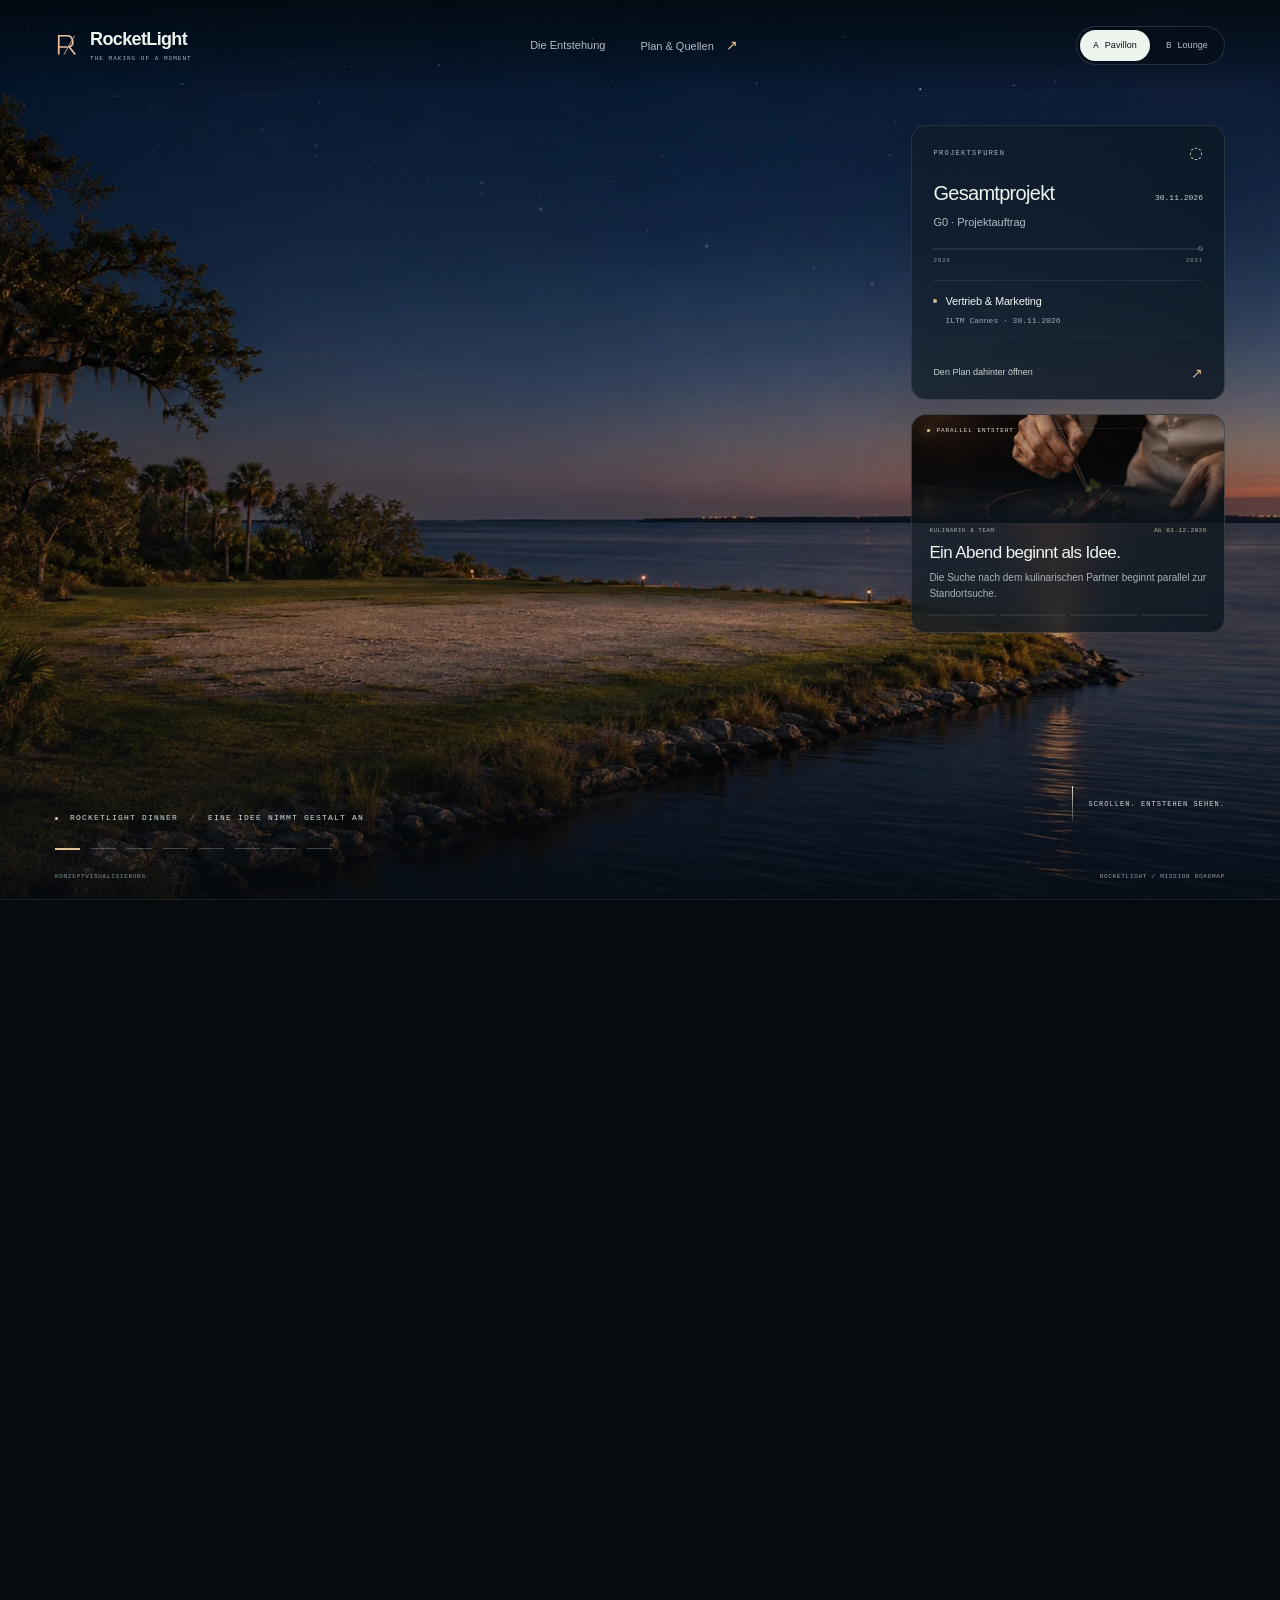
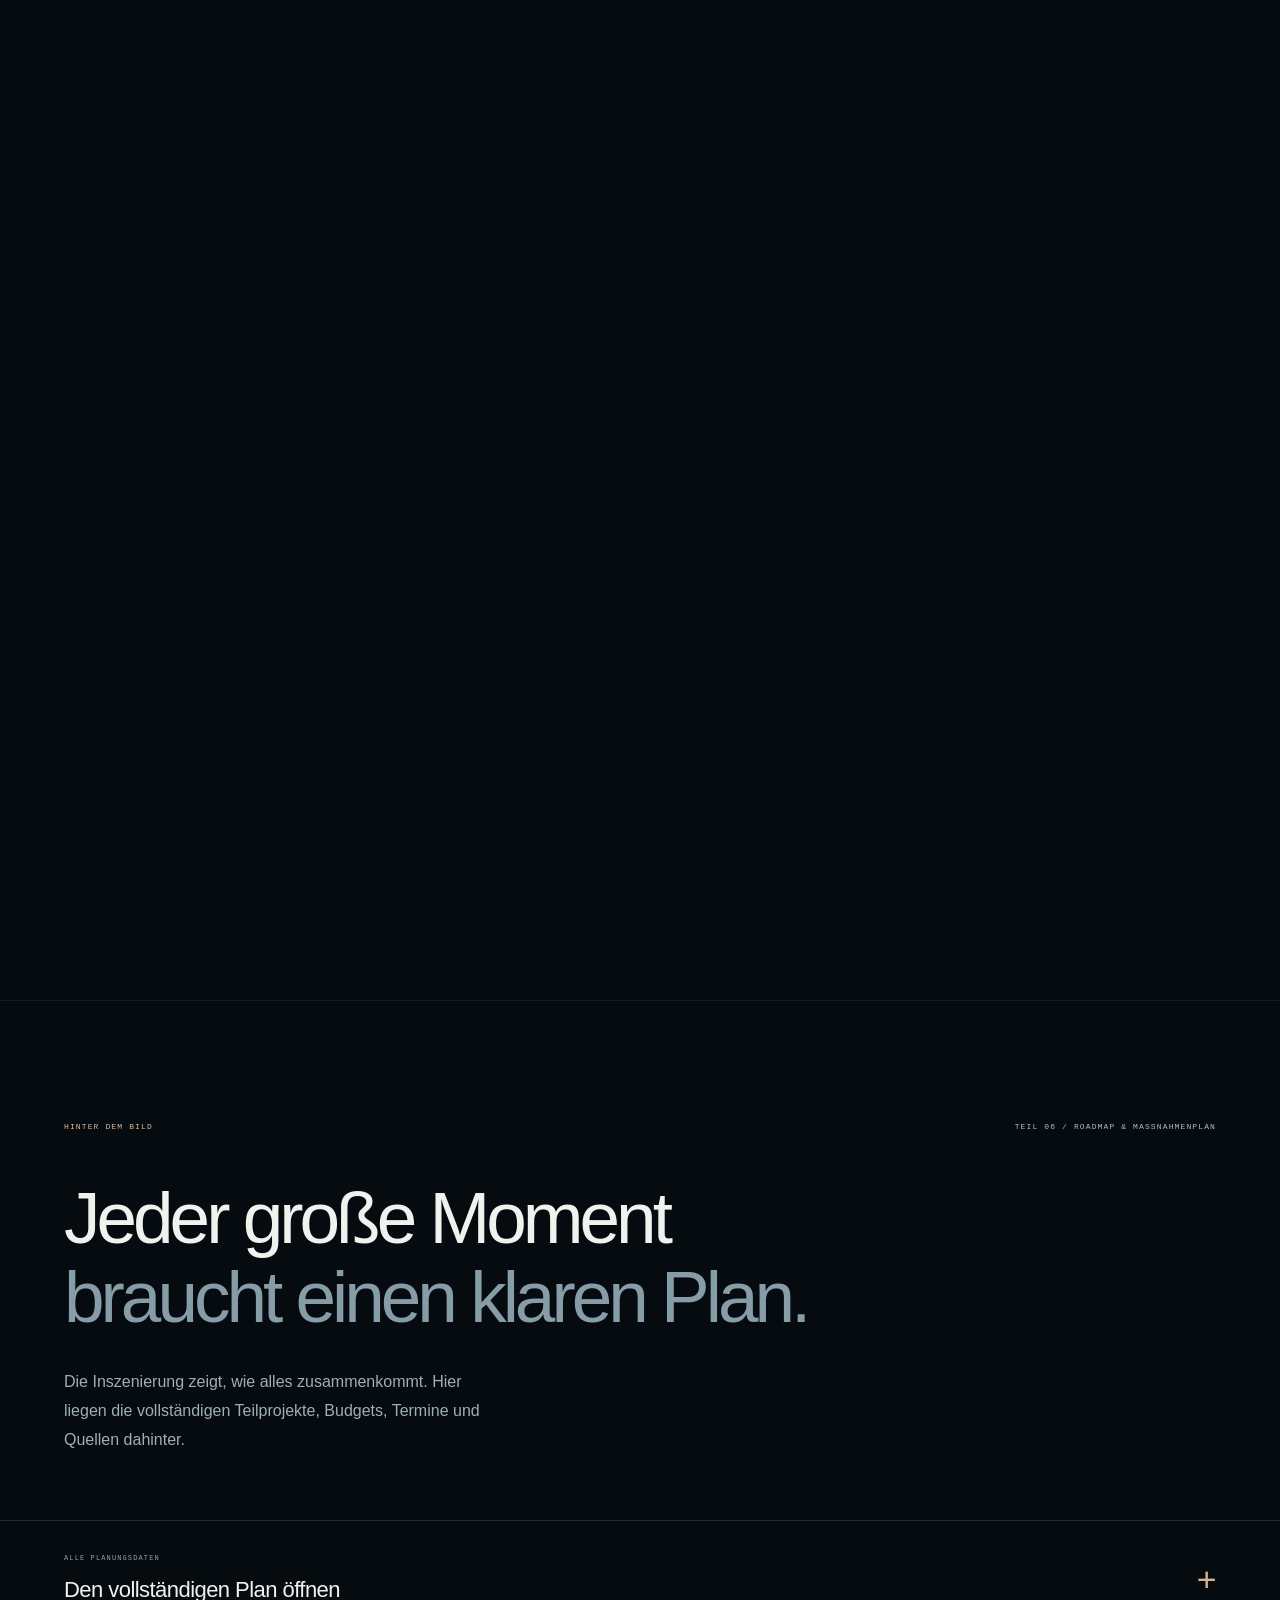
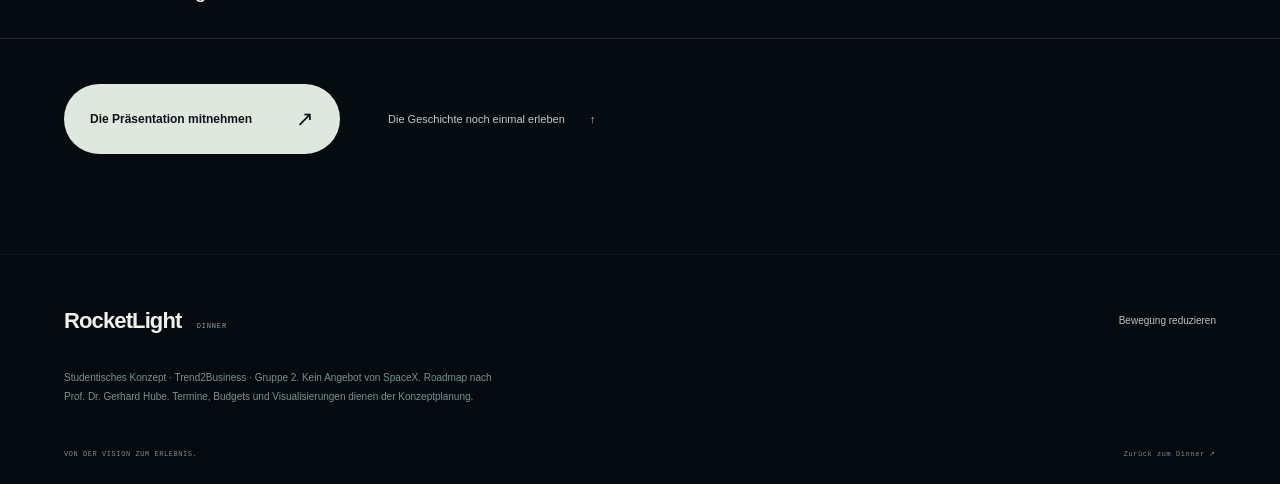
==== commit 9db98656: "Teil 6: Architekturzeichnung und kompakte Ansicht verfeinern Align the animated architectural outlin" ====
--- a/teil6/index.html
+++ b/teil6/index.html
@@ -8,11 +8,11 @@
   <title>RocketLight — Eine Idee nimmt Gestalt an</title>
   <link rel="preload" href="scene.webp" as="image" fetchpriority="high">
   <link rel="stylesheet" href="style.css?v=b1ea155af5fd">
-  <link rel="stylesheet" href="cinema.css?v=e25efd41bf64">
+  <link rel="stylesheet" href="cinema.css?v=aeaa86f8de2e">
   <script defer src="data.js?v=6f8fac073f5e"></script>
   <script defer src="details.js?v=6fcb2028d300"></script>
   <script defer src="story.js?v=6e4825814bf6"></script>
-  <script defer src="cinema.js?v=e7557365210f"></script>
+  <script defer src="cinema.js?v=501512f00861"></script>
 </head>
 <body class="cinematic-page">
   <a class="skip-link" id="story-skiplink" href="#plan">Zum vollständigen Maßnahmenplan</a>
@@ -56,20 +56,78 @@
               <img class="building-ghost" data-building="B" src="lounge-cutout.webp" alt="" width="1846" height="852">
               <img class="building-image is-active" data-building="A" src="pavilion-cutout.webp" alt="" width="1774" height="887" loading="eager">
               <img class="building-image" data-building="B" src="lounge-cutout.webp" alt="" width="1846" height="852" loading="eager">
-              <svg class="building-draft" viewBox="0 0 720 440" fill="none" aria-hidden="true">
-                <defs><linearGradient id="draft-stroke" x1="60" y1="400" x2="650" y2="60"><stop stop-color="#a0dce5"/><stop offset=".5" stop-color="#f3f4e9"/><stop offset="1" stop-color="#f0be91"/></linearGradient><linearGradient id="draft-glass" x1="0" y1="150" x2="0" y2="400"><stop stop-color="#9bcbd8" stop-opacity=".06"/><stop offset="1" stop-color="#9bcbd8" stop-opacity=".16"/></linearGradient></defs>
-                <g class="draft-grid"><path d="M30 405h480l185-108H210L30 405ZM70 405l180-108M160 405l180-108M250 405l180-108M340 405l180-108M430 405l180-108M90 369h480M150 333h480"/><path d="M50 430h460M520 410l170-98M45 413v27M511 413v27M511 402l18 17M682 300l18 17"/><text x="265" y="427">KONZEPT · NICHT MASSSTABSGETREU</text></g>
-                <g data-blueprint="A" class="is-active">
-                  <path class="draft-fill" d="M70 245h425v150H70zM495 245l155-90v150l-155 90Z" fill="url(#draft-glass)"/>
-                  <path class="draft-trace" d="M70 395V245h425v150H70ZM70 245l155-90h425l-155 90M495 395l155-90V155M225 155v150M70 395l155-90h425M140 245v150M210 245v150M280 245v150M350 245v150M420 245v150M545 216v150M598 185v150M70 260h425l155-90"/>
-                  <path class="draft-detail" d="M90 348h385M110 348v37M455 348v37M130 347v-20h35v20M200 347v-20h35v20M270 347v-20h35v20M340 347v-20h35v20M410 347v-20h35v20"/>
-                </g>
-                <g data-blueprint="B">
-                  <path class="draft-fill" d="M70 145h425v250H70zM495 145l155-90v250l-155 90Z" fill="url(#draft-glass)"/>
-                  <path class="draft-trace" d="M70 395V145h425v250H70ZM70 145l155-90h425l-155 90M495 395l155-90V55M225 55v250M70 395l155-90h425M70 270h425l155-90M70 280h425l155-90M140 145v250M210 145v250M280 145v250M350 145v250M420 145v250M545 116v250M598 85v250M70 160h425l155-90"/>
-                  <path class="draft-detail" d="M86 348h390M110 348v37M455 348v37M95 232h380M118 232v26M450 232v26M480 282l-60 100h-50l60-100M438 290h38M432 300h38M426 310h38M420 320h38M414 330h38M408 340h38M402 350h38M396 360h38M390 370h38"/>
-                </g>
-              </svg>
+              <svg xmlns="http://www.w3.org/2000/svg" class="building-draft is-active" data-blueprint="A" viewBox="0 0 1774 887" width="1774" height="887" fill="none" stroke="currentColor" stroke-width="2.6" stroke-linecap="round" stroke-linejoin="round" aria-hidden="true" focusable="false">
+  <!-- Coordinates trace pavilion-cutout.webp at its original 1774 × 887 size. -->
+  <polygon class="draft-fill draft-fill-front" points="145,416 1446,354 1446,773 145,750" fill="currentColor" fill-opacity="0.035" stroke="none"/>
+  <polygon class="draft-fill draft-fill-right" points="1458,358 1659,415 1659,744 1458,773" fill="currentColor" fill-opacity="0.022" stroke="none"/>
+  <!-- Roof: overhang, narrow fascia and the recessed glazing line. -->
+  <path class="draft-trace" pathLength="1" d="M40 390 L1491 302 L1737 394"/>
+  <path class="draft-trace" pathLength="1" d="M40 402 L1501 326 L1737 405"/>
+  <path class="draft-trace" pathLength="1" d="M40 390 L40 402"/>
+  <path class="draft-trace draft-detail" pathLength="1" d="M1491 302 L1501 326"/>
+  <path class="draft-trace" pathLength="1" d="M1737 394 L1737 405"/>
+  <path class="draft-trace" pathLength="1" d="M140 416 L1446 354 L1659 415"/>
+  <!-- Front and right-hand glass facades. -->
+  <path class="draft-trace" pathLength="1" d="M145 416 L145 750 L1446 773 L1446 354"/>
+  <path class="draft-trace" pathLength="1" d="M1659 415 L1659 744 L1458 773"/>
+  <path class="draft-trace draft-detail" pathLength="1" d="M178 414 L178 747"/>
+  <path class="draft-trace draft-detail" pathLength="1" d="M328 407 L328 750"/>
+  <path class="draft-trace draft-detail" pathLength="1" d="M339 407 L339 748"/>
+  <path class="draft-trace draft-detail" pathLength="1" d="M509 397 L509 755"/>
+  <path class="draft-trace draft-detail" pathLength="1" d="M727 387 L727 760"/>
+  <path class="draft-trace draft-detail" pathLength="1" d="M982 375 L982 766"/>
+  <path class="draft-trace draft-detail" pathLength="1" d="M1297 360 L1297 771"/>
+  <path class="draft-trace draft-detail" pathLength="1" d="M1528 377 L1528 761"/>
+  <path class="draft-trace draft-detail" pathLength="1" d="M1606 399 L1606 749"/>
+  <!-- Thin, photographed platform; no invented foundation or site grid. -->
+  <path class="draft-trace" pathLength="1" d="M94 753 L1477 779 L1670 744"/>
+  <path class="draft-trace" pathLength="1" d="M94 767 L1477 791 L1670 755"/>
+  <path class="draft-trace draft-detail" pathLength="1" d="M94 753 L94 767"/>
+  <path class="draft-trace draft-detail" pathLength="1" d="M1477 779 L1477 791"/>
+  <path class="draft-trace draft-detail" pathLength="1" d="M1670 744 L1670 755"/>
+</svg>
+<svg xmlns="http://www.w3.org/2000/svg" class="building-draft" data-blueprint="B" viewBox="0 0 1846 852" width="1846" height="852" fill="none" stroke="currentColor" stroke-width="2.6" stroke-linecap="round" stroke-linejoin="round" aria-hidden="true" focusable="false">
+  <!-- Coordinates trace lounge-cutout.webp at its original 1846 × 852 size. -->
+  <polygon class="draft-fill draft-fill-front" points="609,222 1526,160 1526,409 609,429" fill="currentColor" fill-opacity="0.035" stroke="none"/>
+  <polygon class="draft-fill draft-fill-front" points="127,479 1554,451 1554,764 127,745" fill="currentColor" fill-opacity="0.035" stroke="none"/>
+  <polygon class="draft-fill draft-fill-right" points="1535,163 1737,261 1737,443 1535,410" fill="currentColor" fill-opacity="0.022" stroke="none"/>
+  <polygon class="draft-fill draft-fill-right" points="1568,453 1759,492 1759,740 1568,762" fill="currentColor" fill-opacity="0.022" stroke="none"/>
+  <polygon class="draft-fill draft-fill-terrace" points="117,359 609,341 609,429 117,441" fill="currentColor" fill-opacity="0.025" stroke="none"/>
+  <!-- Upper roof and its thin fascia follow the actual asymmetric overhang. -->
+  <path class="draft-trace" pathLength="1" d="M348 188 L1556 90 L1798 232"/>
+  <path class="draft-trace" pathLength="1" d="M348 216 L1557 124 L1798 262"/>
+  <!-- The upper lounge is set back from the terrace and ground-floor edge. -->
+  <path class="draft-trace" pathLength="1" d="M609 429 L609 222 L1526 160 L1737 261"/>
+  <path class="draft-trace" pathLength="1" d="M1526 160 L1526 409"/>
+  <path class="draft-trace" pathLength="1" d="M1737 261 L1737 443"/>
+  <path class="draft-trace draft-detail" pathLength="1" d="M656 221 L656 427"/>
+  <path class="draft-trace draft-detail" pathLength="1" d="M838 211 L838 423"/>
+  <path class="draft-trace draft-detail" pathLength="1" d="M978 201 L978 419"/>
+  <path class="draft-trace draft-detail" pathLength="1" d="M1163 186 L1163 416"/>
+  <path class="draft-trace draft-detail" pathLength="1" d="M1388 170 L1388 410"/>
+  <path class="draft-trace draft-detail" pathLength="1" d="M1599 194 L1599 423"/>
+  <!-- Existing glass terrace balustrade; no gable, crane or imagined structure. -->
+  <path class="draft-trace" pathLength="1" d="M117 441 L117 359 L714 337 L786 350"/>
+  <path class="draft-trace draft-detail" pathLength="1" d="M373 350 L373 434"/>
+  <path class="draft-trace draft-detail" pathLength="1" d="M512 345 L512 431"/>
+  <!-- Horizontal floor band connects the terrace, front and right return. -->
+  <path class="draft-trace" pathLength="1" d="M57 448 L1558 408 L1782 458"/>
+  <path class="draft-trace" pathLength="1" d="M57 476 L1558 448 L1782 490"/>
+  <path class="draft-trace draft-detail" pathLength="1" d="M1558 408 L1558 448"/>
+  <!-- Ground-floor structural corners and the photographed glazing rhythm. -->
+  <path class="draft-trace" pathLength="1" d="M127 479 L127 745 L1554 764 L1554 451"/>
+  <path class="draft-trace" pathLength="1" d="M1759 492 L1759 740 L1568 762"/>
+  <path class="draft-trace draft-detail" pathLength="1" d="M291 477 L291 747"/>
+  <path class="draft-trace draft-detail" pathLength="1" d="M611 469 L611 752"/>
+  <path class="draft-trace draft-detail" pathLength="1" d="M793 465 L793 754"/>
+  <path class="draft-trace draft-detail" pathLength="1" d="M978 462 L978 756"/>
+  <path class="draft-trace draft-detail" pathLength="1" d="M1138 458 L1138 759"/>
+  <path class="draft-trace draft-detail" pathLength="1" d="M1295 454 L1295 760"/>
+  <path class="draft-trace draft-detail" pathLength="1" d="M1616 469 L1616 755"/>
+  <path class="draft-trace draft-detail" pathLength="1" d="M1679 483 L1679 748"/>
+  <!-- Low platform aligns with the real cutout's ground-contact line. -->
+  <path class="draft-trace" pathLength="1" d="M69 747 L1576 772 L1791 739"/>
+</svg>
               <svg class="construction-crane" viewBox="0 0 600 440" fill="none" aria-hidden="true"><path d="M130 410V95h16v315M130 100l16 25-16 25 16 25-16 25 16 25-16 25 16 25-16 25 16 25-16 25 16 25M62 95h420M62 110h420M140 95l80-64 230 64M220 31v64M205 95l35 15 35-15 35 15 35-15 35 15 35-15M60 95v15M480 95v15"/><path class="crane-cable" d="M420 110v170h-8v10h16v-10h-8"/><path d="M94 410h80"/></svg>
             </div>
             <div class="permit-seal" id="permit-seal"><span class="permit-check">✓</span><span>FREIGABE<small>DER NÄCHSTE SCHRITT</small></span></div>
--- a/teil6/cinema.css
+++ b/teil6/cinema.css
@@ -6,7 +6,7 @@
 /* One scene. The scroll only changes what happens inside it. */
 .cinema{position:relative;height:1000svh;min-height:7000px;isolation:isolate;--progress:0;--phase-progress:0;--camera-x:0px;--camera-zoom:1;--scan-opacity:0;--blueprint-opacity:0;--blueprint-progress:0;--building-progress:0;--building-opacity:0;--permit-opacity:0;--crane-opacity:0;--caption-opacity:0;--connections-opacity:0;--water-opacity:1;--stars-opacity:.7;--rocket-opacity:.2;--scan-angle:0deg}.cinema-stage{height:100svh;min-height:620px;position:sticky;top:0;overflow:hidden;background:var(--cinema-bg);isolation:isolate}.landscape{position:absolute;inset:0;overflow:hidden;z-index:0}.cinema-world{position:absolute;left:50%;top:50%;width:max(100vw,177.777778svh);height:max(100svh,56.25vw);transform:translate(-50%,-50%) translateX(var(--camera-x)) scale(var(--camera-zoom));transform-origin:40.5% 76%;will-change:transform}.scene-image{position:absolute;inset:0;width:100%;height:100%;object-fit:cover}.water-canvas,.stars-canvas{position:absolute;inset:0;width:100%;height:100%;pointer-events:none}.water-canvas{opacity:var(--water-opacity);clip-path:polygon(36% 57%,100% 57%,100% 100%,25% 100%,38% 94%,51% 87%,63% 80%,76% 75%,80% 71%,76% 68%,64% 66%,51% 65%,37% 64%);mask-image:linear-gradient(transparent 55%,#000 61%);-webkit-mask-image:linear-gradient(transparent 55%,#000 61%)}.stars-canvas{opacity:var(--stars-opacity);mask-image:linear-gradient(90deg,transparent,#000 30%);-webkit-mask-image:linear-gradient(90deg,transparent,#000 30%)}.scene-vignette{position:absolute;inset:0;background:linear-gradient(0deg,#060b10b3,transparent 36%),linear-gradient(90deg,#030a1022,transparent 55%,#03090f22);pointer-events:none}.scene-grain{position:absolute;inset:0;opacity:.025;pointer-events:none;background-image:url("data:image/svg+xml,%3Csvg viewBox='0 0 180 180' xmlns='http://www.w3.org/2000/svg'%3E%3Cfilter id='n'%3E%3CfeTurbulence type='fractalNoise' baseFrequency='.85' numOctaves='3' stitchTiles='stitch'/%3E%3C/filter%3E%3Crect width='100%25' height='100%25' opacity='.5' filter='url(%23n)'/%3E%3C/svg%3E")}.rocket-glow{position:absolute;left:72.1%;top:44.5%;width:7%;height:17%;background:radial-gradient(ellipse,#ffebbd7a 0%,#f0aa5259 12%,#ffad5020 35%,transparent 68%);mix-blend-mode:screen;opacity:var(--rocket-opacity);filter:blur(7px);animation:rocket-breathe 5s ease-in-out infinite;transform-origin:center 70%}@keyframes rocket-breathe{50%{transform:scale(.9,1.08);filter:blur(10px)}}
 /* Ground scan, selection and a building drawn into that exact place. */
-.site-search{position:absolute;left:17%;top:59%;width:48%;height:32%;opacity:var(--scan-opacity);transition:opacity .6s;transform:rotateX(55deg) rotate(-8deg);transform-style:preserve-3d;pointer-events:none;border-radius:50%;overflow:hidden;filter:drop-shadow(0 0 10px #a1e8dc33)}.scan-grid{position:absolute;inset:0;background-image:linear-gradient(#b6ede917 1px,transparent 1px),linear-gradient(90deg,#b6ede917 1px,transparent 1px);background-size:10% 14%;mask-image:radial-gradient(ellipse,#000,transparent 70%);-webkit-mask-image:radial-gradient(ellipse,#000,transparent 70%)}.scan-sweep{position:absolute;inset:0;border-radius:50%;background:conic-gradient(from 0deg,transparent 0deg,transparent 245deg,#a3e7d50a 286deg,#a3e7d55e 357deg,#e5fff0b3 359deg,transparent 360deg);transform:rotate(var(--scan-angle));mix-blend-mode:screen}.scan-ring{position:absolute;inset:3%;border:1px solid #aeeade46;border-radius:50%}.scan-ring.ring-two{inset:20%;border-style:dashed;border-color:#b1eae22b}.scan-ring.ring-three{inset:37%;border-color:#c4fff252}.scan-candidate{position:absolute;display:flex;gap:8px;align-items:center;color:#c8f0e5;font:11px ui-monospace,monospace;transform:rotate(8deg) rotateX(-55deg)}.scan-candidate i{display:block;width:8px;height:8px;border:1px solid #c8f0e5;border-radius:50%;box-shadow:0 0 15px #b2e8d33d}.candidate-one{left:26%;top:54%}.candidate-two{left:49%;top:33%}.candidate-three{left:70%;top:56%}.scan-candidate small{font-size:8px}.site-pin{position:absolute;left:40.5%;top:76%;width:14px;height:14px;transform:translate(-50%,-50%);opacity:0;transition:opacity .6s;z-index:6}.cinema[data-phase=scan] .site-pin,.cinema[data-phase=concept] .site-pin,.cinema[data-phase=permit] .site-pin,.cinema[data-phase=build] .site-pin,.cinema[data-phase=pilot] .site-pin,.cinema[data-phase=launch] .site-pin,.cinema[data-phase=horizon] .site-pin{opacity:1}.site-pin-core{position:absolute;inset:4px;background:#e8c39e;border-radius:50%;box-shadow:0 0 20px #ffd8a8}.site-pin-ring{position:absolute;inset:-7px;border:1px solid #e9c8a48c;border-radius:50%;animation:site-ping 3.5s ease-out infinite}@keyframes site-ping{0%{transform:scale(.6);opacity:0}20%{opacity:.9}100%{transform:scale(1.6);opacity:0}}.site-label{position:absolute;left:40.5%;top:81%;transform:translateX(-50%);font:7px/1.5 ui-monospace,monospace;letter-spacing:.15em;color:#deceba;opacity:0;transition:opacity .6s;white-space:nowrap;padding:6px 10px;border:1px solid #eed9b82e;background:#08101855;border-radius:4px;backdrop-filter:blur(10px)}.cinema[data-phase=scan] .site-label,.cinema[data-phase=concept] .site-label{opacity:.9}.building{position:absolute;left:19%;bottom:21%;width:43%;height:42%;pointer-events:none;opacity:1}.building-ground{position:absolute;left:6%;right:4%;bottom:-2%;height:12%;background:radial-gradient(ellipse,#01050a80,transparent 70%);filter:blur(10px);opacity:var(--building-opacity)}.building-image{position:absolute;inset:0;width:100%;height:100%;object-fit:contain;object-position:center bottom;opacity:0;filter:saturate(.8) brightness(.92);clip-path:inset(calc((1 - var(--building-progress))*100%) 0 0 0);transition:opacity 1s ease,filter .7s}.building-image.is-active{opacity:var(--building-opacity)}.cinema[data-phase=launch] .building-image,.cinema[data-phase=horizon] .building-image{filter:saturate(.95) brightness(1.02)}.building-draft{position:absolute;inset:0;width:100%;height:100%;overflow:visible;opacity:var(--blueprint-opacity);filter:drop-shadow(0 0 5px #b9e4df44);transition:opacity .5s}.building-draft [data-blueprint]{display:none}.building-draft [data-blueprint].is-active{display:block}.draft-trace{stroke:url(#draft-stroke);stroke-width:1.25;stroke-linejoin:round;stroke-dasharray:2800;stroke-dashoffset:calc((1 - var(--blueprint-progress))*2800);transition:stroke-dashoffset .15s linear}.draft-detail{stroke:#cce9e4;stroke-width:.7;opacity:.65;stroke-dasharray:900;stroke-dashoffset:calc((1 - var(--blueprint-progress))*900)}.draft-grid{stroke:#b2d7d22e;stroke-width:.6}.draft-grid text{stroke:none;fill:#c2dcd58f;font:5px ui-monospace,monospace;letter-spacing:.8px}.draft-fill{opacity:var(--blueprint-progress)}.construction-crane{position:absolute;inset:-8% 0 0;width:100%;height:112%;opacity:var(--crane-opacity);stroke:#d5c5a595;stroke-width:1;transition:opacity .7s;filter:drop-shadow(0 0 6px #d2c2a72e)}.crane-cable{animation:crane-cable 9s ease-in-out infinite;transform-origin:420px 110px}@keyframes crane-cable{50%{transform:translateY(14px)}}.permit-seal{position:absolute;left:49%;top:58%;display:flex;align-items:center;gap:10px;border:1px solid #b9decb60;padding:12px 16px;border-radius:5px;background:#071b1bcc;backdrop-filter:blur(14px);color:#d4ecdd;transform:rotate(-7deg) translateY(calc((1 - var(--permit-opacity))*20px));opacity:var(--permit-opacity);font:10px/1.5 ui-monospace,monospace;letter-spacing:.1em;box-shadow:0 0 45px #a5d6bb12;transition:opacity .5s}.permit-check{font-size:20px;color:#b9ddc5}.permit-seal small{display:block;font-size:5px;letter-spacing:.15em;color:#adc3b5;margin-top:3px}
+.site-search{position:absolute;left:17%;top:59%;width:48%;height:32%;opacity:var(--scan-opacity);transition:opacity .6s;transform:rotateX(55deg) rotate(-8deg);transform-style:preserve-3d;pointer-events:none;border-radius:50%;overflow:hidden;filter:drop-shadow(0 0 10px #a1e8dc33)}.scan-grid{position:absolute;inset:0;background-image:linear-gradient(#b6ede917 1px,transparent 1px),linear-gradient(90deg,#b6ede917 1px,transparent 1px);background-size:10% 14%;mask-image:radial-gradient(ellipse,#000,transparent 70%);-webkit-mask-image:radial-gradient(ellipse,#000,transparent 70%)}.scan-sweep{position:absolute;inset:0;border-radius:50%;background:conic-gradient(from 0deg,transparent 0deg,transparent 245deg,#a3e7d50a 286deg,#a3e7d55e 357deg,#e5fff0b3 359deg,transparent 360deg);transform:rotate(var(--scan-angle));mix-blend-mode:screen}.scan-ring{position:absolute;inset:3%;border:1px solid #aeeade46;border-radius:50%}.scan-ring.ring-two{inset:20%;border-style:dashed;border-color:#b1eae22b}.scan-ring.ring-three{inset:37%;border-color:#c4fff252}.scan-candidate{position:absolute;display:flex;gap:8px;align-items:center;color:#c8f0e5;font:11px ui-monospace,monospace;transform:rotate(8deg) rotateX(-55deg)}.scan-candidate i{display:block;width:8px;height:8px;border:1px solid #c8f0e5;border-radius:50%;box-shadow:0 0 15px #b2e8d33d}.candidate-one{left:26%;top:54%}.candidate-two{left:49%;top:33%}.candidate-three{left:70%;top:56%}.scan-candidate small{font-size:8px}.site-pin{position:absolute;left:40.5%;top:76%;width:14px;height:14px;transform:translate(-50%,-50%);opacity:0;transition:opacity .6s;z-index:6}.cinema[data-phase=scan] .site-pin,.cinema[data-phase=concept] .site-pin,.cinema[data-phase=permit] .site-pin,.cinema[data-phase=build] .site-pin,.cinema[data-phase=pilot] .site-pin,.cinema[data-phase=launch] .site-pin,.cinema[data-phase=horizon] .site-pin{opacity:1}.site-pin-core{position:absolute;inset:4px;background:#e8c39e;border-radius:50%;box-shadow:0 0 20px #ffd8a8}.site-pin-ring{position:absolute;inset:-7px;border:1px solid #e9c8a48c;border-radius:50%;animation:site-ping 3.5s ease-out infinite}@keyframes site-ping{0%{transform:scale(.6);opacity:0}20%{opacity:.9}100%{transform:scale(1.6);opacity:0}}.site-label{position:absolute;left:40.5%;top:81%;transform:translateX(-50%);font:7px/1.5 ui-monospace,monospace;letter-spacing:.15em;color:#deceba;opacity:0;transition:opacity .6s;white-space:nowrap;padding:6px 10px;border:1px solid #eed9b82e;background:#08101855;border-radius:4px;backdrop-filter:blur(10px)}.cinema[data-phase=scan] .site-label,.cinema[data-phase=concept] .site-label{opacity:.9}.building{position:absolute;left:19%;bottom:21%;width:43%;height:42%;pointer-events:none;opacity:1}.building-ground{position:absolute;left:6%;right:4%;bottom:-2%;height:12%;background:radial-gradient(ellipse,#01050a80,transparent 70%);filter:blur(10px);opacity:var(--building-opacity)}.building-image{position:absolute;inset:0;width:100%;height:100%;object-fit:contain;object-position:center bottom;opacity:0;filter:saturate(.8) brightness(.92);clip-path:inset(calc((1 - var(--building-progress))*100%) 0 0 0);transition:opacity 1s ease,filter .7s}.building-image.is-active{opacity:var(--building-opacity)}.cinema[data-phase=launch] .building-image,.cinema[data-phase=horizon] .building-image{filter:saturate(.95) brightness(1.02)}.building-draft{position:absolute;inset:0;width:100%;height:100%;overflow:visible;opacity:var(--blueprint-opacity);filter:drop-shadow(0 0 5px #b9e4df44);transition:opacity .5s}.building-draft[data-blueprint]{display:none}.building-draft[data-blueprint].is-active{display:block}.draft-trace{stroke:url(#draft-stroke);stroke-width:1.25;stroke-linejoin:round;stroke-dasharray:2800;stroke-dashoffset:calc((1 - var(--blueprint-progress))*2800);transition:stroke-dashoffset .15s linear}.draft-detail{stroke:#cce9e4;stroke-width:.7;opacity:.65;stroke-dasharray:900;stroke-dashoffset:calc((1 - var(--blueprint-progress))*900)}.draft-grid{stroke:#b2d7d22e;stroke-width:.6}.draft-grid text{stroke:none;fill:#c2dcd58f;font:5px ui-monospace,monospace;letter-spacing:.8px}.draft-fill{opacity:var(--blueprint-progress)}.construction-crane{position:absolute;inset:-8% 0 0;width:100%;height:112%;opacity:var(--crane-opacity);stroke:#d5c5a595;stroke-width:1;transition:opacity .7s;filter:drop-shadow(0 0 6px #d2c2a72e)}.crane-cable{animation:crane-cable 9s ease-in-out infinite;transform-origin:420px 110px}@keyframes crane-cable{50%{transform:translateY(14px)}}.permit-seal{position:absolute;left:49%;top:58%;display:flex;align-items:center;gap:10px;border:1px solid #b9decb60;padding:12px 16px;border-radius:5px;background:#071b1bcc;backdrop-filter:blur(14px);color:#d4ecdd;transform:rotate(-7deg) translateY(calc((1 - var(--permit-opacity))*20px));opacity:var(--permit-opacity);font:10px/1.5 ui-monospace,monospace;letter-spacing:.1em;box-shadow:0 0 45px #a5d6bb12;transition:opacity .5s}.permit-check{font-size:20px;color:#b9ddc5}.permit-seal small{display:block;font-size:5px;letter-spacing:.15em;color:#adc3b5;margin-top:3px}
 /* The lanes belong to the scene, connected by projected lines. */
 .scene-connections{position:absolute;inset:0;width:100%;height:100%;z-index:2;pointer-events:none;overflow:visible;opacity:var(--connections-opacity)}.scene-connections path{fill:none;stroke:url(#connection-gradient);stroke-width:.8;stroke-dasharray:4 6;animation:connection-flow 26s linear infinite}.scene-connections circle{fill:#c8dcd4;opacity:.65}@keyframes connection-flow{to{stroke-dashoffset:-100}}.right-stage{position:absolute;right:4.3vw;top:125px;width:clamp(280px,24.5vw,360px);display:flex;flex-direction:column;gap:14px;z-index:5;pointer-events:none}.lane-panel,.chef-panel{pointer-events:auto;opacity:0;visibility:hidden;transform:translateY(22px);transition:opacity .7s var(--cinema-ease),transform .9s var(--cinema-ease),visibility .7s;border:1px solid #cadcdd22;border-radius:15px;background:linear-gradient(135deg,#101d2799,#07121bc4);backdrop-filter:blur(24px);-webkit-backdrop-filter:blur(24px);box-shadow:0 20px 55px #00000016}.lane-panel.is-visible,.chef-panel.is-visible{opacity:1;visibility:visible;transform:none}.lane-panel{padding:19px 21px 14px}.lane-panel-top{display:flex;justify-content:space-between;align-items:center;margin-bottom:17px}.lane-panel-kicker{font:7px ui-monospace,monospace;letter-spacing:.19em;color:#9ebbbf}.lane-panel-orbit{font-size:16px;line-height:1;color:#bdc8bc}.master-heading{display:flex;align-items:baseline;justify-content:space-between;gap:10px}.master-heading h3{font-size:20px;font-weight:500;letter-spacing:-.035em}.master-heading>span{font:8px ui-monospace,monospace;color:#c4d2ce}.master-lane>p{font-size:11px;line-height:1.5;color:#b1c0c4;margin-top:6px}.master-track{height:2px;background:#b9d6da1c;position:relative;margin-top:17px;overflow:visible}.master-track>span{display:block;width:100%;height:100%;background:linear-gradient(90deg,#9ac4c5,#efbd91);transform:scaleX(0);transform-origin:left;transition:transform .3s}.master-track>i{position:absolute;right:0;top:-2px;width:5px;height:5px;border:1px solid #aec9c173;border-radius:50%}.master-scale{display:flex;justify-content:space-between;font:6px ui-monospace,monospace;letter-spacing:.12em;color:#82979e;margin-top:7px}.lane-list{margin-top:16px;display:grid;gap:0}.cinema-lane{display:block;width:100%;background:transparent;padding:13px 0;text-align:left;border-top:1px solid #c6dede17;border-radius:0;color:inherit;position:relative;transition:opacity .5s,transform .5s,background .3s;animation:lane-arrive .65s var(--cinema-ease) both}.cinema-lane:hover{background:#d7ebe809}.cinema-lane[hidden]{display:none}.lane-heading{display:flex;align-items:center;gap:8px}.lane-dot{display:block;width:4px;height:4px;background:#dcb690;border-radius:50%;flex:none;box-shadow:0 0 8px #f4c39928}.lane-name{font-size:11px;font-weight:500;line-height:1.45;letter-spacing:-.015em}.lane-note{font:8px/1.65 ui-monospace,monospace;color:#98adb6;margin:5px 0 0 12px}.lane-progress-track{height:1px;background:#a4c7ce0d;margin:9px 0 0 12px}.lane-progress-fill{display:block;width:100%;height:100%;background:#c4d6cc66;transform-origin:left;transform:scaleX(var(--lane-progress,0));transition:transform .8s var(--cinema-ease)}.lane-plan-link{display:flex;align-items:center;justify-content:space-between;font-size:9px;padding:12px 0 1px;color:#c9d2cf}.lane-plan-link span{font-size:14px;color:#e0ba94}@keyframes lane-arrive{from{opacity:0;transform:translateX(12px)}to{opacity:1;transform:none}}
 .chef-panel{overflow:hidden;transition-delay:.12s}.chef-image-wrap{position:relative;height:108px;overflow:hidden}.chef-image-wrap>img{width:100%;height:100%;object-fit:cover;object-position:center 54%;filter:brightness(.8) saturate(.75);transform:scale(1.04);transition:transform 5s ease}.chef-panel.is-visible .chef-image-wrap>img{transform:scale(1)}.chef-image-wrap::after{content:"";position:absolute;inset:40% 0 0;background:linear-gradient(transparent,#0a131b)}.chef-live{position:absolute;top:12px;left:15px;font:6px ui-monospace,monospace;letter-spacing:.16em;display:flex;align-items:center;gap:6px;color:#dfdacb}.chef-live i{width:3px;height:3px;border-radius:50%;background:#e4c19c;box-shadow:0 0 9px #f0bc8f}.chef-scanline{position:absolute;left:0;right:0;height:1px;top:12%;background:linear-gradient(90deg,transparent,#f2ceab44,transparent);opacity:.4;animation:chef-scan 8s ease-in-out infinite}@keyframes chef-scan{50%{transform:translateY(70px);opacity:0}}.chef-panel-copy{padding:3px 17px 16px}.chef-meta{display:flex;justify-content:space-between;align-items:start;gap:8px;font:6px/1.6 ui-monospace,monospace;letter-spacing:.08em;color:#9fafb1;margin-bottom:8px}.chef-meta span:last-child{text-align:right;color:#cbbca7}.chef-panel h3{font-size:17px;line-height:1.15;letter-spacing:-.035em;font-weight:500}.chef-panel p{font-size:10px;line-height:1.6;color:#a8b4b9;margin-top:7px}.chef-status{display:grid;grid-template-columns:repeat(4,1fr);gap:4px;margin-top:12px}.chef-status span{height:2px;background:#c1d2ce15}.chef-status[data-chef-state=shortlist] span:first-child,.chef-status[data-chef-state=selected] span:nth-child(-n+2),.chef-status[data-chef-state=rehearsal] span:nth-child(-n+3),.chef-status[data-chef-state=ready] span{background:#dbb28a}
@@ -44,4 +44,16 @@
 .story-static-lanes .lane-name{font-size:13px}
 .story-static-lanes .lane-note{font-size:10px}
 @media(max-width:760px){.lane-panel .lane-note{display:none}.story-static-lanes .lane-note{display:block}.mission-details h2{font-size:33px;margin-bottom:30px}}
-@media print{.cinema-header,.cinema,.cinema-mobile-menu,.plan-actions,.cinema-footer button{display:none!important}.cinematic-page,.plan-section,.cinema-footer{background:#fff;color:#111}.plan-section{padding:30px 0}.plan-intro h2{font-size:32px}.plan-disclosure>summary{font-size:20px}.plan-disclosure>div{display:block!important}.story-static[hidden]{display:block}.story-static{padding:0}.story-static article{break-inside:avoid}.cinema-footer>div>p,.mission-fact ul,.plan-intro p{color:#444}}
+/* Photographed architecture and its drawing share the exact same image box. */
+.building-draft{inset:auto 0 0;height:auto;width:100%;color:#c1e1df;transform:none}
+.building-draft[data-blueprint=A]{transform:translateY(10.8%);transform-origin:50% 89.2%}
+.building-draft[data-blueprint=B]{transform:translateY(8%);transform-origin:50% 92%}
+.building-draft .draft-trace{stroke:currentColor;stroke-width:2.6;stroke-dasharray:1;stroke-dashoffset:calc(1 - var(--blueprint-progress))}
+.building-draft .draft-detail{stroke-width:1.8;stroke-opacity:.65}
+.construction-crane{left:20%;width:90%}
+.cinema.is-compact{height:100svh;min-height:0}
+.cinema.is-compact .cinema-stage{position:relative;top:0;height:100svh;min-height:0}
+.cinema.is-compact .landscape{height:100%;min-height:0}
+.cinema.is-compact .cinema-world{width:max(100vw,177.777778svh);height:max(100svh,56.25vw);min-width:0;min-height:0}
+.cinema-footer button:disabled{color:#7b909a;cursor:default}
+@media print{.cinema-header,.cinema,.cinema-mobile-menu,.plan-actions,.cinema-footer button{display:none!important}.cinematic-page,.plan-section,.cinema-footer{background:#fff;color:#111}.plan-section{padding:30px 0}.plan-intro h2{font-size:32px}.plan-disclosure>summary{font-size:20px;padding-block:16px}.plan-disclosure>div{display:block!important}.story-static[hidden]{display:block}.story-static{padding:0}.story-static article{break-inside:avoid}.cinema-footer>div>p,.mission-fact ul,.plan-intro p{color:#444}}
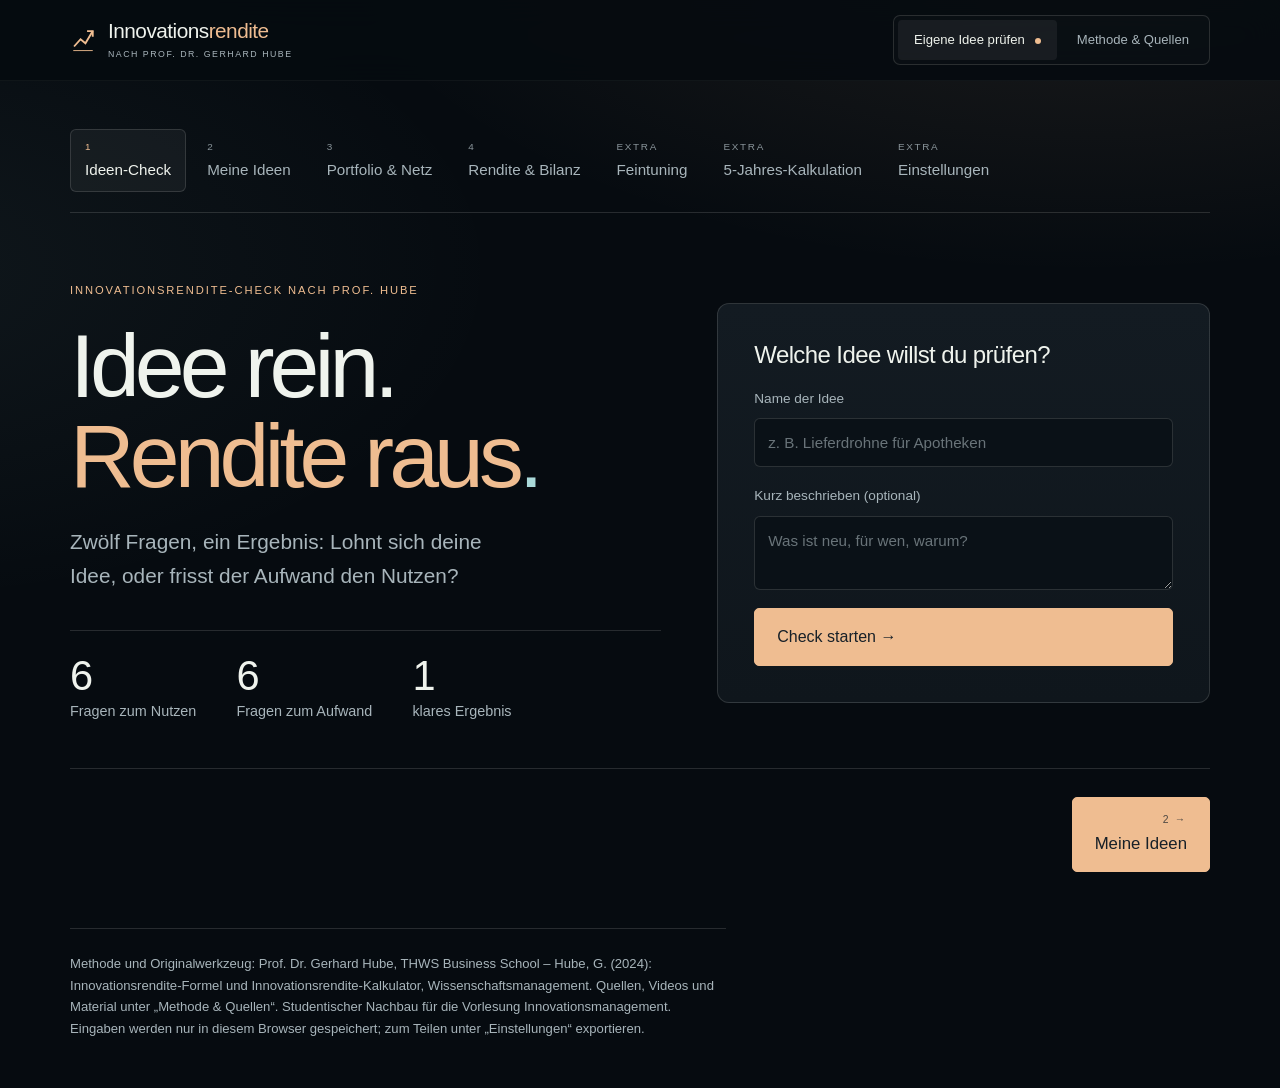
==== commit 7b7fd8cf: "Website auf Rechner und Methode reduziert, Gestaltung wie der Pitch - SpaceX-Case, RocketLight Dinne" ====
--- a/teil6/index.html
+++ b/teil6/index.html
@@ -1,171 +1,10 @@
 <!doctype html>
 <html lang="de">
 <head>
-  <meta charset="utf-8">
-  <meta name="viewport" content="width=device-width,initial-scale=1">
-  <meta name="theme-color" content="#060b10">
-  <meta name="description" content="Eine Idee nimmt Gestalt an. Erlebe die Roadmap des RocketLight Dinner als filmische Reise vom ersten Standort bis zum fertigen Erlebnis.">
-  <title>RocketLight — Eine Idee nimmt Gestalt an</title>
-  <link rel="preload" href="scene.webp" as="image" fetchpriority="high">
-  <link rel="stylesheet" href="style.css?v=b1ea155af5fd">
-  <link rel="stylesheet" href="cinema.css?v=aeaa86f8de2e">
-  <script defer src="data.js?v=6f8fac073f5e"></script>
-  <script defer src="details.js?v=6fcb2028d300"></script>
-  <script defer src="story.js?v=6e4825814bf6"></script>
-  <script defer src="cinema.js?v=501512f00861"></script>
+<meta charset="utf-8">
+<meta http-equiv="refresh" content="0; url=../#idee">
+<link rel="canonical" href="../">
+<title>Innovationsrendite-Rechner</title>
 </head>
-<body class="cinematic-page">
-  <a class="skip-link" id="story-skiplink" href="#plan">Zum vollständigen Maßnahmenplan</a>
-  <header class="cinema-header" id="cinema-header">
-    <a class="cinema-brand" href="../#dinner" aria-label="Zurück zum RocketLight Dinner">
-      <svg viewBox="0 0 32 36" fill="none" aria-hidden="true"><path d="M5 30V5h11c8 0 11 12 3 15l8 10M5 20h12" stroke="currentColor" stroke-width="2.3"/><path d="M12 30 26 5" stroke="currentColor" stroke-width="1.1"/></svg>
-      <span>RocketLight<small>THE MAKING OF A MOMENT</small></span>
-    </a>
-    <nav class="cinema-nav" aria-label="Navigation"><a href="#cinema">Die Entstehung</a><a href="#plan">Plan &amp; Quellen <span aria-hidden="true">↗</span></a></nav>
-    <div class="cinema-header-actions">
-      <div class="cinema-variants" role="group" aria-label="Konzeptvariante">
-        <button type="button" data-variant="A" aria-label="Variante A: Mobiler Pavillon" aria-pressed="true"><span>A</span><small>Pavillon</small></button>
-        <button type="button" data-variant="B" aria-label="Variante B: Lounge Titusville" aria-pressed="false"><span>B</span><small>Lounge</small></button>
-      </div>
-      <button type="button" id="menu-toggle" class="cinema-menu-button" aria-label="Navigation öffnen" aria-controls="mobile-menu" aria-expanded="false"><span></span><span></span></button>
-    </div>
-  </header>
-  <nav class="cinema-mobile-menu" id="mobile-menu" aria-label="Mobile Navigation" hidden><a href="#cinema">Die Entstehung</a><a href="#plan">Plan &amp; Quellen</a><a href="../#dinner">Zum Dinner</a></nav>
-  <main>
-    <section id="cinema" class="cinema" aria-labelledby="cinema-title" data-phase="intro">
-      <h1 class="sr-only" id="cinema-title">RocketLight Dinner. Eine Idee nimmt Gestalt an.</h1>
-      <div class="cinema-stage" id="cinema-stage">
-        <div class="landscape" id="landscape" aria-hidden="true">
-          <div class="cinema-world" id="cinema-world">
-            <img class="scene-image" id="scene-image" src="scene.webp" alt="" width="1600" height="900" fetchpriority="high">
-            <canvas id="water-canvas" class="water-canvas"></canvas>
-            <canvas id="stars-canvas" class="stars-canvas"></canvas>
-            <div id="rocket-glow" class="rocket-glow"></div>
-            <div class="site-search" id="scene-scan">
-              <div class="scan-grid"></div><div class="scan-sweep"></div>
-              <i class="scan-ring ring-one"></i><i class="scan-ring ring-two"></i><i class="scan-ring ring-three"></i>
-              <span class="scan-candidate candidate-one"><i></i><small>01</small></span>
-              <span class="scan-candidate candidate-two"><i></i><small>02</small></span>
-              <span class="scan-candidate candidate-three"><i></i><small>03</small></span>
-            </div>
-            <div class="site-pin" id="site-pin"><span class="site-pin-core"></span><span class="site-pin-ring"></span></div>
-            <div class="site-label" id="site-label">DER ORT FÜR DIE IDEE</div>
-            <div class="building" id="building">
-              <div class="building-ground"></div>
-              <img class="building-ghost is-active" data-building="A" src="pavilion-cutout.webp" alt="" width="1774" height="887">
-              <img class="building-ghost" data-building="B" src="lounge-cutout.webp" alt="" width="1846" height="852">
-              <img class="building-image is-active" data-building="A" src="pavilion-cutout.webp" alt="" width="1774" height="887" loading="eager">
-              <img class="building-image" data-building="B" src="lounge-cutout.webp" alt="" width="1846" height="852" loading="eager">
-              <svg xmlns="http://www.w3.org/2000/svg" class="building-draft is-active" data-blueprint="A" viewBox="0 0 1774 887" width="1774" height="887" fill="none" stroke="currentColor" stroke-width="2.6" stroke-linecap="round" stroke-linejoin="round" aria-hidden="true" focusable="false">
-  <!-- Coordinates trace pavilion-cutout.webp at its original 1774 × 887 size. -->
-  <polygon class="draft-fill draft-fill-front" points="145,416 1446,354 1446,773 145,750" fill="currentColor" fill-opacity="0.035" stroke="none"/>
-  <polygon class="draft-fill draft-fill-right" points="1458,358 1659,415 1659,744 1458,773" fill="currentColor" fill-opacity="0.022" stroke="none"/>
-  <!-- Roof: overhang, narrow fascia and the recessed glazing line. -->
-  <path class="draft-trace" pathLength="1" d="M40 390 L1491 302 L1737 394"/>
-  <path class="draft-trace" pathLength="1" d="M40 402 L1501 326 L1737 405"/>
-  <path class="draft-trace" pathLength="1" d="M40 390 L40 402"/>
-  <path class="draft-trace draft-detail" pathLength="1" d="M1491 302 L1501 326"/>
-  <path class="draft-trace" pathLength="1" d="M1737 394 L1737 405"/>
-  <path class="draft-trace" pathLength="1" d="M140 416 L1446 354 L1659 415"/>
-  <!-- Front and right-hand glass facades. -->
-  <path class="draft-trace" pathLength="1" d="M145 416 L145 750 L1446 773 L1446 354"/>
-  <path class="draft-trace" pathLength="1" d="M1659 415 L1659 744 L1458 773"/>
-  <path class="draft-trace draft-detail" pathLength="1" d="M178 414 L178 747"/>
-  <path class="draft-trace draft-detail" pathLength="1" d="M328 407 L328 750"/>
-  <path class="draft-trace draft-detail" pathLength="1" d="M339 407 L339 748"/>
-  <path class="draft-trace draft-detail" pathLength="1" d="M509 397 L509 755"/>
-  <path class="draft-trace draft-detail" pathLength="1" d="M727 387 L727 760"/>
-  <path class="draft-trace draft-detail" pathLength="1" d="M982 375 L982 766"/>
-  <path class="draft-trace draft-detail" pathLength="1" d="M1297 360 L1297 771"/>
-  <path class="draft-trace draft-detail" pathLength="1" d="M1528 377 L1528 761"/>
-  <path class="draft-trace draft-detail" pathLength="1" d="M1606 399 L1606 749"/>
-  <!-- Thin, photographed platform; no invented foundation or site grid. -->
-  <path class="draft-trace" pathLength="1" d="M94 753 L1477 779 L1670 744"/>
-  <path class="draft-trace" pathLength="1" d="M94 767 L1477 791 L1670 755"/>
-  <path class="draft-trace draft-detail" pathLength="1" d="M94 753 L94 767"/>
-  <path class="draft-trace draft-detail" pathLength="1" d="M1477 779 L1477 791"/>
-  <path class="draft-trace draft-detail" pathLength="1" d="M1670 744 L1670 755"/>
-</svg>
-<svg xmlns="http://www.w3.org/2000/svg" class="building-draft" data-blueprint="B" viewBox="0 0 1846 852" width="1846" height="852" fill="none" stroke="currentColor" stroke-width="2.6" stroke-linecap="round" stroke-linejoin="round" aria-hidden="true" focusable="false">
-  <!-- Coordinates trace lounge-cutout.webp at its original 1846 × 852 size. -->
-  <polygon class="draft-fill draft-fill-front" points="609,222 1526,160 1526,409 609,429" fill="currentColor" fill-opacity="0.035" stroke="none"/>
-  <polygon class="draft-fill draft-fill-front" points="127,479 1554,451 1554,764 127,745" fill="currentColor" fill-opacity="0.035" stroke="none"/>
-  <polygon class="draft-fill draft-fill-right" points="1535,163 1737,261 1737,443 1535,410" fill="currentColor" fill-opacity="0.022" stroke="none"/>
-  <polygon class="draft-fill draft-fill-right" points="1568,453 1759,492 1759,740 1568,762" fill="currentColor" fill-opacity="0.022" stroke="none"/>
-  <polygon class="draft-fill draft-fill-terrace" points="117,359 609,341 609,429 117,441" fill="currentColor" fill-opacity="0.025" stroke="none"/>
-  <!-- Upper roof and its thin fascia follow the actual asymmetric overhang. -->
-  <path class="draft-trace" pathLength="1" d="M348 188 L1556 90 L1798 232"/>
-  <path class="draft-trace" pathLength="1" d="M348 216 L1557 124 L1798 262"/>
-  <!-- The upper lounge is set back from the terrace and ground-floor edge. -->
-  <path class="draft-trace" pathLength="1" d="M609 429 L609 222 L1526 160 L1737 261"/>
-  <path class="draft-trace" pathLength="1" d="M1526 160 L1526 409"/>
-  <path class="draft-trace" pathLength="1" d="M1737 261 L1737 443"/>
-  <path class="draft-trace draft-detail" pathLength="1" d="M656 221 L656 427"/>
-  <path class="draft-trace draft-detail" pathLength="1" d="M838 211 L838 423"/>
-  <path class="draft-trace draft-detail" pathLength="1" d="M978 201 L978 419"/>
-  <path class="draft-trace draft-detail" pathLength="1" d="M1163 186 L1163 416"/>
-  <path class="draft-trace draft-detail" pathLength="1" d="M1388 170 L1388 410"/>
-  <path class="draft-trace draft-detail" pathLength="1" d="M1599 194 L1599 423"/>
-  <!-- Existing glass terrace balustrade; no gable, crane or imagined structure. -->
-  <path class="draft-trace" pathLength="1" d="M117 441 L117 359 L714 337 L786 350"/>
-  <path class="draft-trace draft-detail" pathLength="1" d="M373 350 L373 434"/>
-  <path class="draft-trace draft-detail" pathLength="1" d="M512 345 L512 431"/>
-  <!-- Horizontal floor band connects the terrace, front and right return. -->
-  <path class="draft-trace" pathLength="1" d="M57 448 L1558 408 L1782 458"/>
-  <path class="draft-trace" pathLength="1" d="M57 476 L1558 448 L1782 490"/>
-  <path class="draft-trace draft-detail" pathLength="1" d="M1558 408 L1558 448"/>
-  <!-- Ground-floor structural corners and the photographed glazing rhythm. -->
-  <path class="draft-trace" pathLength="1" d="M127 479 L127 745 L1554 764 L1554 451"/>
-  <path class="draft-trace" pathLength="1" d="M1759 492 L1759 740 L1568 762"/>
-  <path class="draft-trace draft-detail" pathLength="1" d="M291 477 L291 747"/>
-  <path class="draft-trace draft-detail" pathLength="1" d="M611 469 L611 752"/>
-  <path class="draft-trace draft-detail" pathLength="1" d="M793 465 L793 754"/>
-  <path class="draft-trace draft-detail" pathLength="1" d="M978 462 L978 756"/>
-  <path class="draft-trace draft-detail" pathLength="1" d="M1138 458 L1138 759"/>
-  <path class="draft-trace draft-detail" pathLength="1" d="M1295 454 L1295 760"/>
-  <path class="draft-trace draft-detail" pathLength="1" d="M1616 469 L1616 755"/>
-  <path class="draft-trace draft-detail" pathLength="1" d="M1679 483 L1679 748"/>
-  <!-- Low platform aligns with the real cutout's ground-contact line. -->
-  <path class="draft-trace" pathLength="1" d="M69 747 L1576 772 L1791 739"/>
-</svg>
-              <svg class="construction-crane" viewBox="0 0 600 440" fill="none" aria-hidden="true"><path d="M130 410V95h16v315M130 100l16 25-16 25 16 25-16 25 16 25-16 25 16 25-16 25 16 25-16 25 16 25M62 95h420M62 110h420M140 95l80-64 230 64M220 31v64M205 95l35 15 35-15 35 15 35-15 35 15 35-15M60 95v15M480 95v15"/><path class="crane-cable" d="M420 110v170h-8v10h16v-10h-8"/><path d="M94 410h80"/></svg>
-            </div>
-            <div class="permit-seal" id="permit-seal"><span class="permit-check">✓</span><span>FREIGABE<small>DER NÄCHSTE SCHRITT</small></span></div>
-          </div>
-          <div class="scene-vignette"></div><div class="scene-grain"></div>
-        </div>
-        <svg id="scene-connections" class="scene-connections" aria-hidden="true"><defs><linearGradient id="connection-gradient"><stop stop-color="#bbdedb" stop-opacity=".6"/><stop offset="1" stop-color="#efbb90" stop-opacity=".7"/></linearGradient></defs><g id="connection-paths"></g></svg>
-        <div class="opening-label" id="opening-label"><span class="tiny-signal"></span> ROCKETLIGHT DINNER <span>/</span> EINE IDEE NIMMT GESTALT AN</div>
-        <div class="scroll-cue-cinema" id="scroll-cue"><span class="scroll-stem"></span><span>SCROLLEN. ENTSTEHEN SEHEN.</span></div>
-        <div class="story-caption" id="story-caption">
-          <div class="story-meta"><span id="story-eyebrow">DIE ENTSTEHUNG</span><span id="story-date">2026 — 2031</span></div>
-          <h2 id="story-title">Ein Start.<br>Eine Möglichkeit.</h2><p id="story-copy">Eine Vision wird zu einem Ort, an dem Menschen zusammenkommen.</p>
-        </div>
-        <div class="right-stage">
-        <aside class="lane-panel" id="lane-panel" aria-label="Mit der Szene verbundene Projekt-Lanes" inert>
-          <div class="lane-panel-top"><span class="lane-panel-kicker">PROJEKTSPUREN</span><span class="lane-panel-orbit" aria-hidden="true">◌</span></div>
-          <div class="master-lane"><div class="master-heading"><h3>Gesamtprojekt</h3><span id="master-date">2026</span></div><p id="master-label">Vom Gedanken zum Erlebnis</p><div class="master-track"><span id="master-progress"></span><i></i></div><div class="master-scale"><span>2026</span><span>2031</span></div></div>
-          <div id="lane-list" class="lane-list"></div><a href="#plan" class="lane-plan-link">Den Plan dahinter öffnen <span aria-hidden="true">↗</span></a>
-        </aside>
-        <aside class="chef-panel" id="chef-panel" aria-label="Parallel: Kulinarik und Team" inert>
-          <div class="chef-image-wrap"><img src="chef.webp" width="1200" height="800" alt="Konzeptvisualisierung: Ein Koch richtet ein Fine-Dining-Gericht an." loading="lazy"><div class="chef-scanline"></div><span class="chef-live"><i></i> PARALLEL ENTSTEHT</span></div>
-          <div class="chef-panel-copy"><div class="chef-meta"><span>KULINARIK &amp; TEAM</span><span id="chef-date">2027</span></div><h3 id="chef-title">Das Team für den Moment.</h3><p id="chef-copy">Die Suche nach dem passenden kulinarischen Partner läuft parallel zur Standortentwicklung.</p><div class="chef-status" data-chef-state="off"><span></span><span></span><span></span><span></span></div></div>
-        </aside>
-        </div>
-        <nav id="chapter-dots" class="chapter-dots" aria-label="Szene auswählen"></nav>
-        <div class="cinema-finish" id="cinema-finish"><a href="#plan">Alle Zahlen. Der ganze Plan. <span aria-hidden="true">↗</span></a></div>
-        <div class="cinema-bottomline"><span class="scene-credit">KONZEPTVISUALISIERUNG</span><span class="scene-coordinate" id="scene-coordinate">ROCKETLIGHT / MISSION ROADMAP</span></div>
-        <div class="story-progress-track"><span id="story-progress"></span></div>
-      </div>
-    </section>
-    <div id="story-static" class="story-static" hidden></div>
-    <section id="plan" class="plan-section" aria-labelledby="plan-title">
-      <div class="plan-intro page-wrap"><div class="plan-kicker"><span>HINTER DEM BILD</span><span>TEIL 06 / ROADMAP &amp; MASSNAHMENPLAN</span></div><h2 id="plan-title">Jeder große Moment<br><em>braucht einen klaren Plan.</em></h2><p>Die Inszenierung zeigt, wie alles zusammenkommt. Hier liegen die vollständigen Teilprojekte, Budgets, Termine und Quellen dahinter.</p></div>
-      <details id="details-disclosure" class="plan-disclosure"><summary><span><small>ALLE PLANUNGSDATEN</small>Den vollständigen Plan öffnen</span><span class="plan-disclosure-icon" aria-hidden="true">+</span></summary><div id="mission-details" class="mission-details"></div><div id="details-root"></div></details>
-      <div class="plan-actions page-wrap"><a class="cinema-primary" id="presentation-link" href="../praesentation/Part6_Roadmap_RocketLightDinner_A_Mobiler-Pavillon.pptx" download>Die Präsentation mitnehmen <span aria-hidden="true">↗</span></a><a href="#cinema" class="cinema-text-link">Die Geschichte noch einmal erleben <span aria-hidden="true">↑</span></a></div>
-    </section>
-  </main>
-  <footer class="cinema-footer"><div class="page-wrap"><div class="cinema-footer-line"><a href="../#dinner">RocketLight <span>DINNER</span></a><button type="button" id="motion-toggle" aria-pressed="false">Bewegung reduzieren <span aria-hidden="true">◐</span></button></div><p>Studentisches Konzept · Trend2Business · Gruppe 2. Kein Angebot von SpaceX. Roadmap nach Prof. Dr. Gerhard Hube. Termine, Budgets und Visualisierungen dienen der Konzeptplanung.</p><div class="cinema-footer-base"><span>VON DER VISION ZUM ERLEBNIS.</span><a href="../#dinner">Zurück zum Dinner ↗</a></div></div></footer>
-  <p id="variant-status" class="sr-only" aria-live="polite"></p>
-</body>
+<body><a href="../#idee">Zum Innovationsrendite-Rechner</a></body>
 </html>
